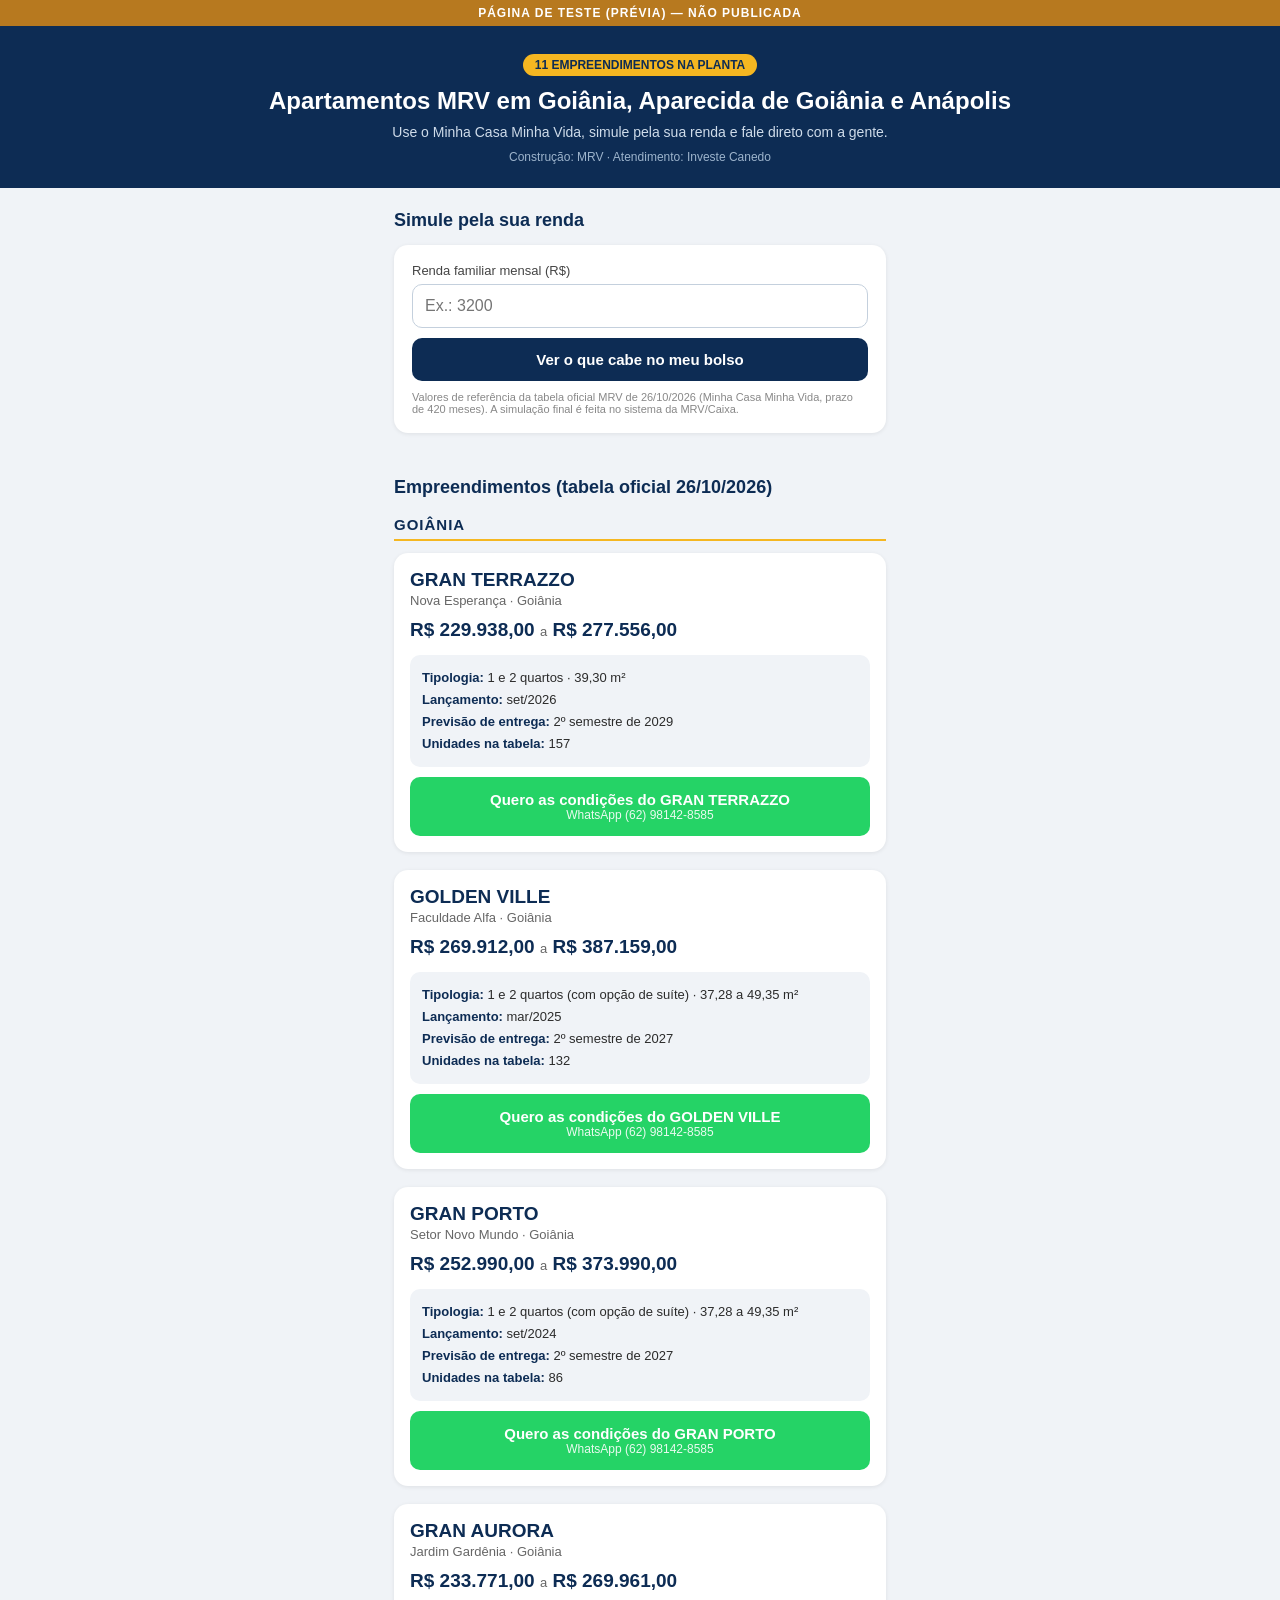
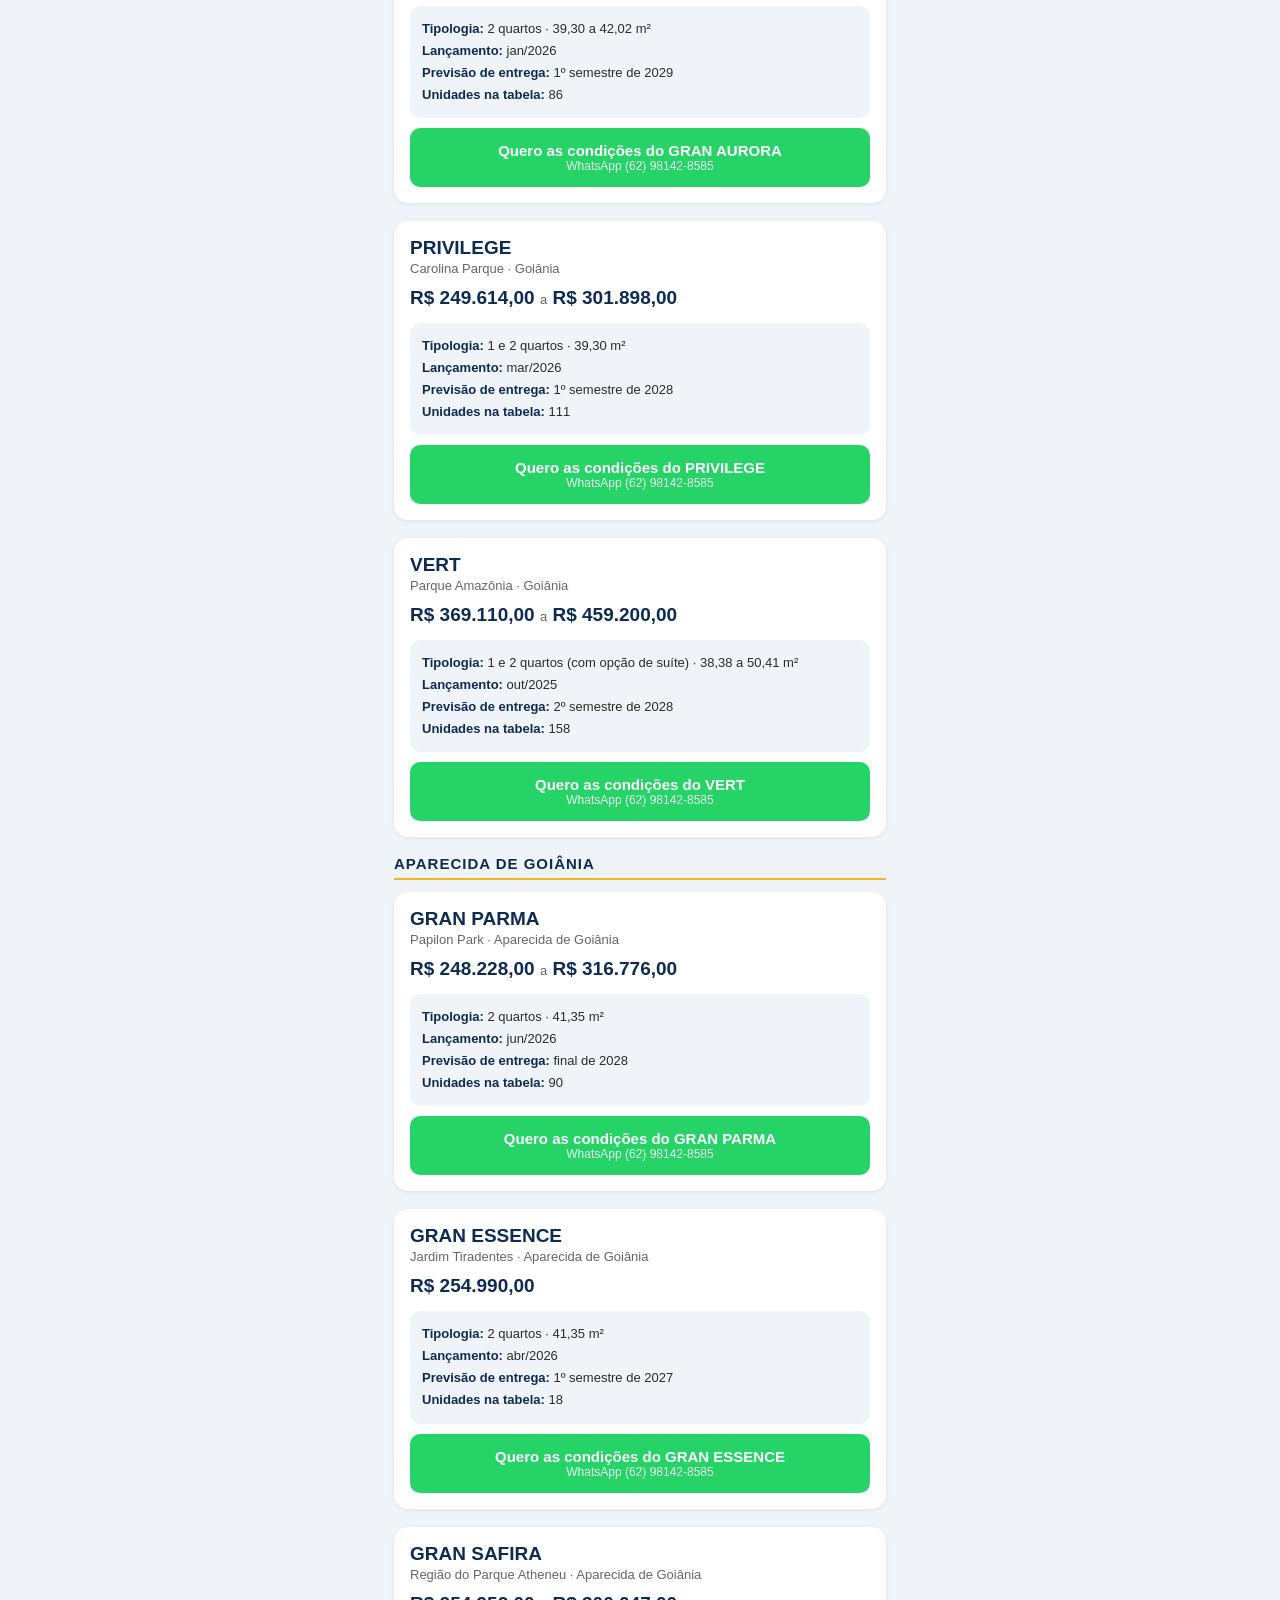
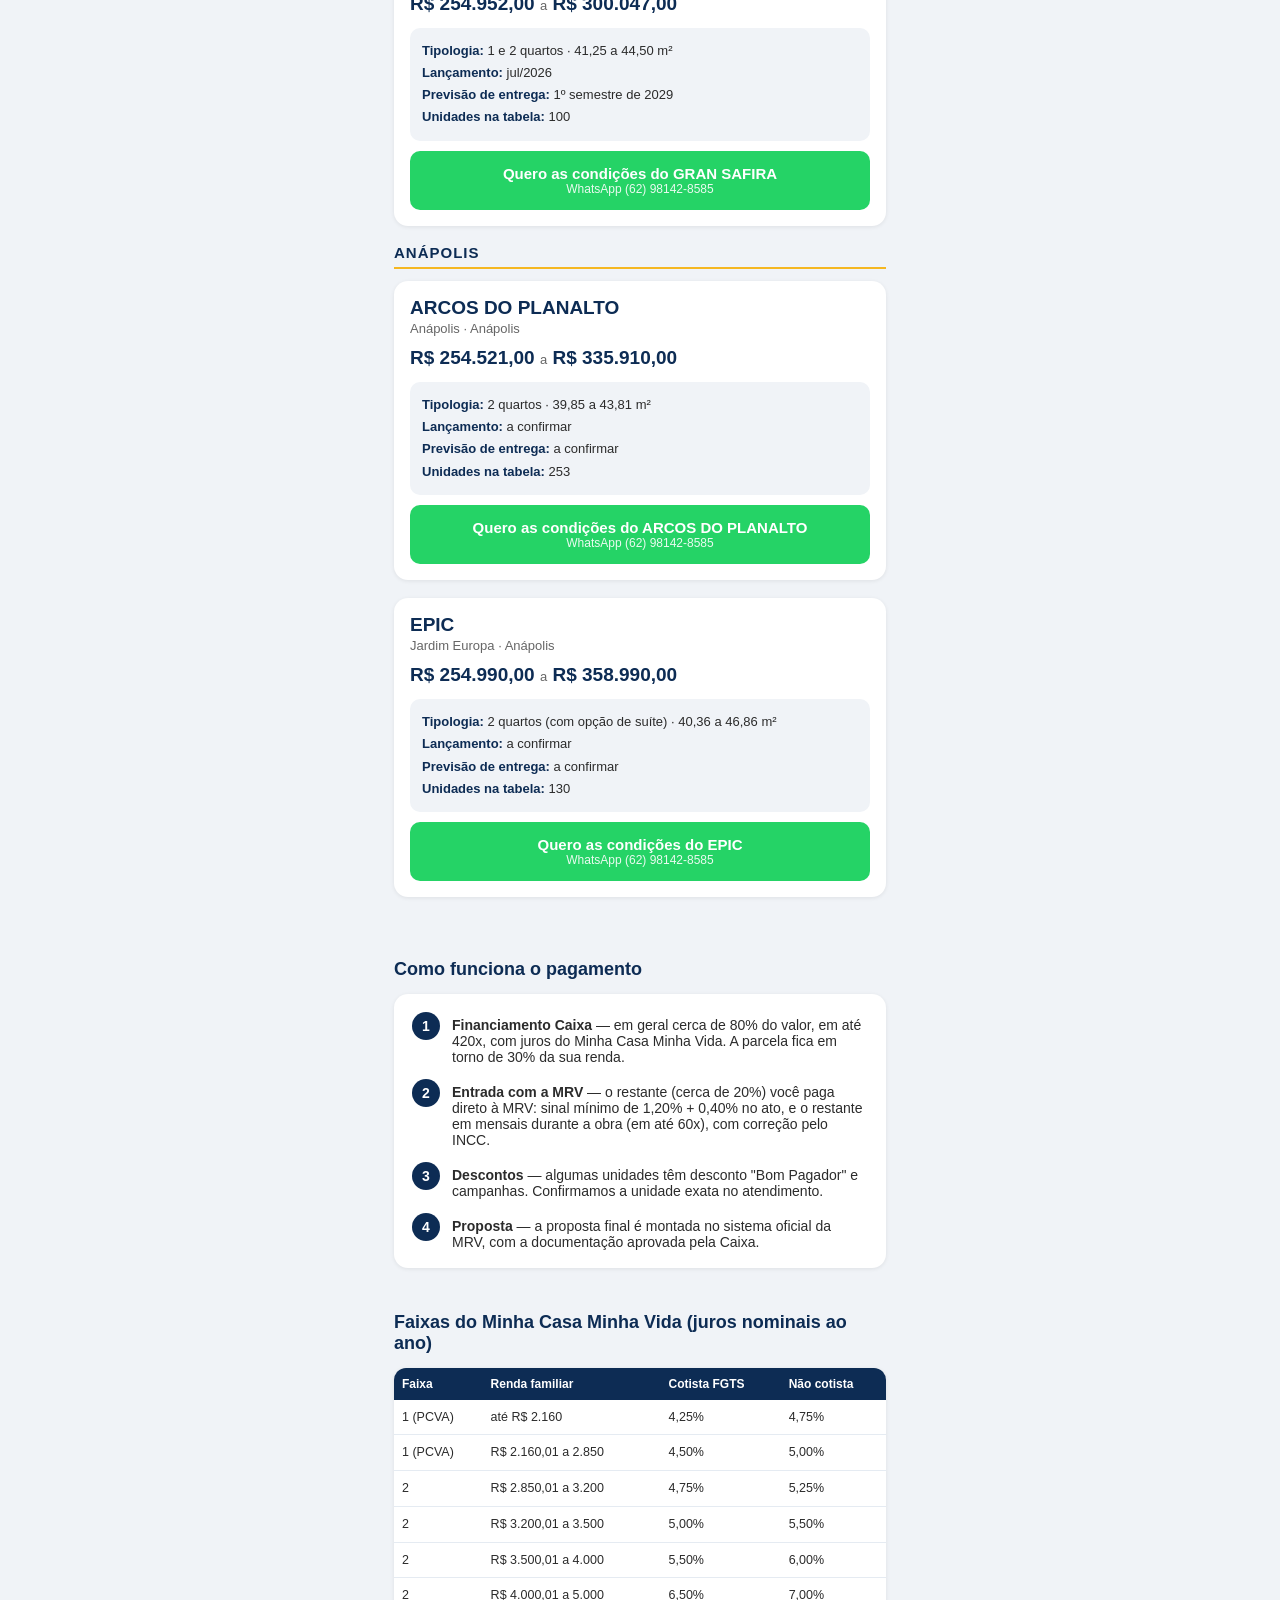
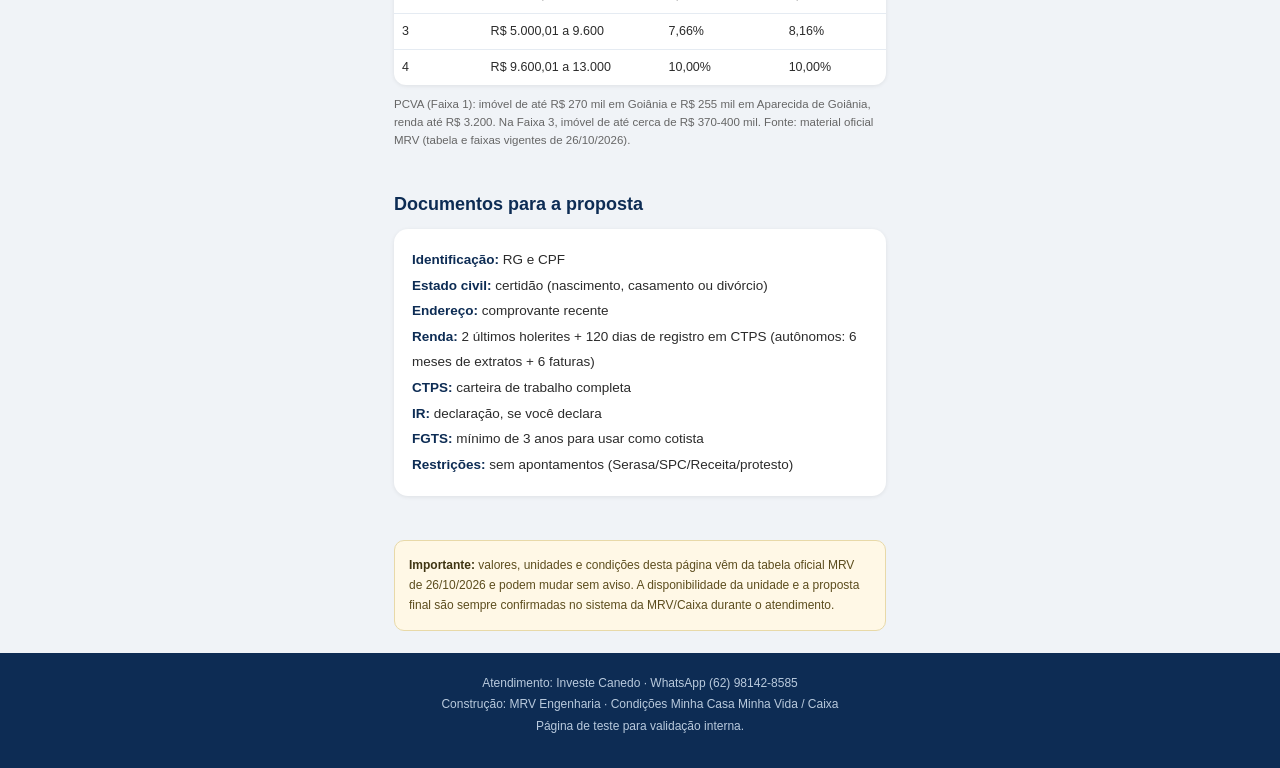
==== index.html @ 8fb1b513 "Pagina de teste MRV - 11 empreendimentos, tabela oficial 26/10/2026, simulador por renda" ====
<!DOCTYPE html>
<html lang="pt-BR">
<head>
<meta charset="UTF-8">
<meta name="viewport" content="width=device-width, initial-scale=1.0">
<title>Apartamentos MRV na planta - Goiânia, Aparecida e Anápolis | Investe Canedo</title>
<style>
  * { margin:0; padding:0; box-sizing:border-box; font-family: -apple-system, 'Segoe UI', Roboto, Arial, sans-serif; }
  body { background:#f0f3f7; color:#2b2b2b; }
  .teste { background:#b7791f; color:#fff; text-align:center; font-size:12px; font-weight:700; letter-spacing:1px; padding:6px 10px; }
  header { background:#0d2c54; color:#fff; padding:28px 18px 24px; text-align:center; }
  header .tag { display:inline-block; background:#f5b721; color:#0d2c54; font-weight:700; font-size:12px; padding:4px 12px; border-radius:20px; margin-bottom:10px; }
  header h1 { font-size:24px; line-height:1.25; margin-bottom:8px; }
  header p { font-size:14px; color:#cfdcea; }
  .construtora { font-size:12px; color:#9db4cc; margin-top:10px; }
  section { max-width:520px; margin:0 auto; padding:22px 14px; }
  h2 { font-size:18px; color:#0d2c54; margin-bottom:14px; }
  h3.cidade { font-size:15px; color:#0d2c54; letter-spacing:1px; margin:18px 0 12px; border-bottom:2px solid #f5b721; padding-bottom:6px; }
  .card { background:#fff; border-radius:14px; overflow:hidden; box-shadow:0 1px 4px rgba(0,0,0,.08); margin-bottom:18px; }
  .card-body { padding:16px; }
  .card-body h3 { font-size:19px; color:#0d2c54; }
  .card-body .tipo { font-size:13px; color:#666; margin:2px 0 10px; }
  .valor { font-size:19px; font-weight:800; color:#0d2c54; margin-bottom:12px; line-height:1.3; }
  .valor .ate { font-weight:400; font-size:13px; color:#666; }
  .fluxo { background:#f0f3f7; border-radius:10px; padding:12px; font-size:13px; line-height:1.7; margin-bottom:10px; }
  .fluxo b { color:#0d2c54; }
  .cta { display:block; background:#25D366; color:#fff; text-align:center; font-weight:700; font-size:15px; padding:14px; border-radius:10px; text-decoration:none; }
  .cta small { display:block; font-weight:400; font-size:12px; opacity:.9; }
  .sim { background:#fff; border-radius:14px; padding:18px; box-shadow:0 1px 4px rgba(0,0,0,.08); }
  .sim label { font-size:13px; color:#444; display:block; margin-bottom:6px; }
  .sim input { width:100%; padding:12px; font-size:16px; border:1px solid #c4d0dd; border-radius:10px; margin-bottom:10px; }
  .sim button { width:100%; background:#0d2c54; color:#fff; border:0; font-size:15px; font-weight:700; padding:13px; border-radius:10px; cursor:pointer; }
  .resultado { margin-top:14px; background:#eef6ee; border:1px solid #bcd8bc; border-radius:10px; padding:14px; font-size:13px; line-height:1.8; display:none; }
  .resultado b { color:#0d2c54; }
  .aviso-renda { margin-top:14px; background:#fff8e6; border:1px solid #e8d9a8; border-radius:10px; padding:12px; font-size:13px; color:#5c4d1e; display:none; }
  table.faixas { width:100%; border-collapse:collapse; background:#fff; border-radius:12px; overflow:hidden; box-shadow:0 1px 4px rgba(0,0,0,.08); font-size:12.5px; }
  table.faixas th { background:#0d2c54; color:#fff; padding:9px 8px; text-align:left; font-size:12px; }
  table.faixas td { padding:8px; border-bottom:1px solid #e5ebf2; line-height:1.5; }
  table.faixas tr:last-child td { border-bottom:0; }
  .trilha { background:#fff; border-radius:14px; padding:18px; box-shadow:0 1px 4px rgba(0,0,0,.08); }
  .passo { display:flex; gap:12px; margin-bottom:14px; align-items:flex-start; }
  .passo:last-child { margin-bottom:0; }
  .num { min-width:28px; height:28px; border-radius:50%; background:#0d2c54; color:#fff; font-weight:700; font-size:14px; display:flex; align-items:center; justify-content:center; }
  .passo p { font-size:14px; padding-top:5px; }
  .docs { background:#fff; border-radius:14px; padding:18px; box-shadow:0 1px 4px rgba(0,0,0,.08); font-size:13.5px; line-height:1.9; }
  .docs b { color:#0d2c54; }
  .nota { background:#fff8e6; border:1px solid #e8d9a8; border-radius:10px; padding:14px; font-size:12px; line-height:1.7; color:#5c4d1e; }
  .nota b { color:#3f3512; }
  footer { background:#0d2c54; color:#b9cadd; text-align:center; font-size:12px; padding:20px 14px 30px; line-height:1.8; }
</style>
</head>
<body>
<div class="teste">PÁGINA DE TESTE (PRÉVIA) — NÃO PUBLICADA</div>
<header>
  <span class="tag">11 EMPREENDIMENTOS NA PLANTA</span>
  <h1>Apartamentos MRV em Goiânia, Aparecida de Goiânia e Anápolis</h1>
  <p>Use o Minha Casa Minha Vida, simule pela sua renda e fale direto com a gente.</p>
  <div class="construtora">Construção: MRV · Atendimento: Investe Canedo</div>
</header>

<section>
  <h2>Simule pela sua renda</h2>
  <div class="sim">
    <label for="renda">Renda familiar mensal (R$)</label>
    <input id="renda" type="number" inputmode="numeric" min="0" placeholder="Ex.: 3200">
    <button onclick="simular()">Ver o que cabe no meu bolso</button>
    <div class="resultado" id="resultado"></div>
    <div class="aviso-renda" id="aviso"></div>
    <p style="font-size:11px;color:#888;margin-top:10px;">Valores de referência da tabela oficial MRV de 26/10/2026 (Minha Casa Minha Vida, prazo de 420 meses). A simulação final é feita no sistema da MRV/Caixa.</p>
  </div>
</section>

<section>
  <h2>Empreendimentos (tabela oficial 26/10/2026)</h2>
<h3 class="cidade">GOIÂNIA</h3>
  <div class="card">
    <div class="card-body">
      <h3>GRAN TERRAZZO</h3>
      <div class="tipo">Nova Esperança · Goiânia</div>
      <div class="valor">R$ 229.938,00 <span class="ate">a</span> R$ 277.556,00</div>
      <div class="fluxo">
        <b>Tipologia:</b> 1 e 2 quartos · 39,30 m²<br>
        <b>Lançamento:</b> set/2026<br><b>Previsão de entrega:</b> 2º semestre de 2029<br>
        <b>Unidades na tabela:</b> 157
      </div>
      <a class="cta" href="https://wa.me/5562981428585?text=Oi!%20Quero%20saber%20as%20condições%20do%20GRAN%20TERRAZZO%20%28Goiânia%29%20da%20MRV.">Quero as condições do GRAN TERRAZZO<small>WhatsApp (62) 98142-8585</small></a>
    </div>
  </div>
  <div class="card">
    <div class="card-body">
      <h3>GOLDEN VILLE</h3>
      <div class="tipo">Faculdade Alfa · Goiânia</div>
      <div class="valor">R$ 269.912,00 <span class="ate">a</span> R$ 387.159,00</div>
      <div class="fluxo">
        <b>Tipologia:</b> 1 e 2 quartos (com opção de suíte) · 37,28 a 49,35 m²<br>
        <b>Lançamento:</b> mar/2025<br><b>Previsão de entrega:</b> 2º semestre de 2027<br>
        <b>Unidades na tabela:</b> 132
      </div>
      <a class="cta" href="https://wa.me/5562981428585?text=Oi!%20Quero%20saber%20as%20condições%20do%20GOLDEN%20VILLE%20%28Goiânia%29%20da%20MRV.">Quero as condições do GOLDEN VILLE<small>WhatsApp (62) 98142-8585</small></a>
    </div>
  </div>
  <div class="card">
    <div class="card-body">
      <h3>GRAN PORTO</h3>
      <div class="tipo">Setor Novo Mundo · Goiânia</div>
      <div class="valor">R$ 252.990,00 <span class="ate">a</span> R$ 373.990,00</div>
      <div class="fluxo">
        <b>Tipologia:</b> 1 e 2 quartos (com opção de suíte) · 37,28 a 49,35 m²<br>
        <b>Lançamento:</b> set/2024<br><b>Previsão de entrega:</b> 2º semestre de 2027<br>
        <b>Unidades na tabela:</b> 86
      </div>
      <a class="cta" href="https://wa.me/5562981428585?text=Oi!%20Quero%20saber%20as%20condições%20do%20GRAN%20PORTO%20%28Goiânia%29%20da%20MRV.">Quero as condições do GRAN PORTO<small>WhatsApp (62) 98142-8585</small></a>
    </div>
  </div>
  <div class="card">
    <div class="card-body">
      <h3>GRAN AURORA</h3>
      <div class="tipo">Jardim Gardênia · Goiânia</div>
      <div class="valor">R$ 233.771,00 <span class="ate">a</span> R$ 269.961,00</div>
      <div class="fluxo">
        <b>Tipologia:</b> 2 quartos · 39,30 a 42,02 m²<br>
        <b>Lançamento:</b> jan/2026<br><b>Previsão de entrega:</b> 1º semestre de 2029<br>
        <b>Unidades na tabela:</b> 86
      </div>
      <a class="cta" href="https://wa.me/5562981428585?text=Oi!%20Quero%20saber%20as%20condições%20do%20GRAN%20AURORA%20%28Goiânia%29%20da%20MRV.">Quero as condições do GRAN AURORA<small>WhatsApp (62) 98142-8585</small></a>
    </div>
  </div>
  <div class="card">
    <div class="card-body">
      <h3>PRIVILEGE</h3>
      <div class="tipo">Carolina Parque · Goiânia</div>
      <div class="valor">R$ 249.614,00 <span class="ate">a</span> R$ 301.898,00</div>
      <div class="fluxo">
        <b>Tipologia:</b> 1 e 2 quartos · 39,30 m²<br>
        <b>Lançamento:</b> mar/2026<br><b>Previsão de entrega:</b> 1º semestre de 2028<br>
        <b>Unidades na tabela:</b> 111
      </div>
      <a class="cta" href="https://wa.me/5562981428585?text=Oi!%20Quero%20saber%20as%20condições%20do%20PRIVILEGE%20%28Goiânia%29%20da%20MRV.">Quero as condições do PRIVILEGE<small>WhatsApp (62) 98142-8585</small></a>
    </div>
  </div>
  <div class="card">
    <div class="card-body">
      <h3>VERT</h3>
      <div class="tipo">Parque Amazônia · Goiânia</div>
      <div class="valor">R$ 369.110,00 <span class="ate">a</span> R$ 459.200,00</div>
      <div class="fluxo">
        <b>Tipologia:</b> 1 e 2 quartos (com opção de suíte) · 38,38 a 50,41 m²<br>
        <b>Lançamento:</b> out/2025<br><b>Previsão de entrega:</b> 2º semestre de 2028<br>
        <b>Unidades na tabela:</b> 158
      </div>
      <a class="cta" href="https://wa.me/5562981428585?text=Oi!%20Quero%20saber%20as%20condições%20do%20VERT%20%28Goiânia%29%20da%20MRV.">Quero as condições do VERT<small>WhatsApp (62) 98142-8585</small></a>
    </div>
  </div>
<h3 class="cidade">APARECIDA DE GOIÂNIA</h3>
  <div class="card">
    <div class="card-body">
      <h3>GRAN PARMA</h3>
      <div class="tipo">Papilon Park · Aparecida de Goiânia</div>
      <div class="valor">R$ 248.228,00 <span class="ate">a</span> R$ 316.776,00</div>
      <div class="fluxo">
        <b>Tipologia:</b> 2 quartos · 41,35 m²<br>
        <b>Lançamento:</b> jun/2026<br><b>Previsão de entrega:</b> final de 2028<br>
        <b>Unidades na tabela:</b> 90
      </div>
      <a class="cta" href="https://wa.me/5562981428585?text=Oi!%20Quero%20saber%20as%20condições%20do%20GRAN%20PARMA%20%28Aparecida%20de%20Goiânia%29%20da%20MRV.">Quero as condições do GRAN PARMA<small>WhatsApp (62) 98142-8585</small></a>
    </div>
  </div>
  <div class="card">
    <div class="card-body">
      <h3>GRAN ESSENCE</h3>
      <div class="tipo">Jardim Tiradentes · Aparecida de Goiânia</div>
      <div class="valor">R$ 254.990,00</div>
      <div class="fluxo">
        <b>Tipologia:</b> 2 quartos · 41,35 m²<br>
        <b>Lançamento:</b> abr/2026<br><b>Previsão de entrega:</b> 1º semestre de 2027<br>
        <b>Unidades na tabela:</b> 18
      </div>
      <a class="cta" href="https://wa.me/5562981428585?text=Oi!%20Quero%20saber%20as%20condições%20do%20GRAN%20ESSENCE%20%28Aparecida%20de%20Goiânia%29%20da%20MRV.">Quero as condições do GRAN ESSENCE<small>WhatsApp (62) 98142-8585</small></a>
    </div>
  </div>
  <div class="card">
    <div class="card-body">
      <h3>GRAN SAFIRA</h3>
      <div class="tipo">Região do Parque Atheneu · Aparecida de Goiânia</div>
      <div class="valor">R$ 254.952,00 <span class="ate">a</span> R$ 300.047,00</div>
      <div class="fluxo">
        <b>Tipologia:</b> 1 e 2 quartos · 41,25 a 44,50 m²<br>
        <b>Lançamento:</b> jul/2026<br><b>Previsão de entrega:</b> 1º semestre de 2029<br>
        <b>Unidades na tabela:</b> 100
      </div>
      <a class="cta" href="https://wa.me/5562981428585?text=Oi!%20Quero%20saber%20as%20condições%20do%20GRAN%20SAFIRA%20%28Aparecida%20de%20Goiânia%29%20da%20MRV.">Quero as condições do GRAN SAFIRA<small>WhatsApp (62) 98142-8585</small></a>
    </div>
  </div>
<h3 class="cidade">ANÁPOLIS</h3>
  <div class="card">
    <div class="card-body">
      <h3>ARCOS DO PLANALTO</h3>
      <div class="tipo">Anápolis · Anápolis</div>
      <div class="valor">R$ 254.521,00 <span class="ate">a</span> R$ 335.910,00</div>
      <div class="fluxo">
        <b>Tipologia:</b> 2 quartos · 39,85 a 43,81 m²<br>
        <b>Lançamento:</b> a confirmar<br><b>Previsão de entrega:</b> a confirmar<br>
        <b>Unidades na tabela:</b> 253
      </div>
      <a class="cta" href="https://wa.me/5562981428585?text=Oi!%20Quero%20saber%20as%20condições%20do%20ARCOS%20DO%20PLANALTO%20%28Anápolis%29%20da%20MRV.">Quero as condições do ARCOS DO PLANALTO<small>WhatsApp (62) 98142-8585</small></a>
    </div>
  </div>
  <div class="card">
    <div class="card-body">
      <h3>EPIC</h3>
      <div class="tipo">Jardim Europa · Anápolis</div>
      <div class="valor">R$ 254.990,00 <span class="ate">a</span> R$ 358.990,00</div>
      <div class="fluxo">
        <b>Tipologia:</b> 2 quartos (com opção de suíte) · 40,36 a 46,86 m²<br>
        <b>Lançamento:</b> a confirmar<br><b>Previsão de entrega:</b> a confirmar<br>
        <b>Unidades na tabela:</b> 130
      </div>
      <a class="cta" href="https://wa.me/5562981428585?text=Oi!%20Quero%20saber%20as%20condições%20do%20EPIC%20%28Anápolis%29%20da%20MRV.">Quero as condições do EPIC<small>WhatsApp (62) 98142-8585</small></a>
    </div>
  </div>

</section>

<section>
  <h2>Como funciona o pagamento</h2>
  <div class="trilha">
    <div class="passo"><div class="num">1</div><p><b>Financiamento Caixa</b> — em geral cerca de 80% do valor, em até 420x, com juros do Minha Casa Minha Vida. A parcela fica em torno de 30% da sua renda.</p></div>
    <div class="passo"><div class="num">2</div><p><b>Entrada com a MRV</b> — o restante (cerca de 20%) você paga direto à MRV: sinal mínimo de 1,20% + 0,40% no ato, e o restante em mensais durante a obra (em até 60x), com correção pelo INCC.</p></div>
    <div class="passo"><div class="num">3</div><p><b>Descontos</b> — algumas unidades têm desconto "Bom Pagador" e campanhas. Confirmamos a unidade exata no atendimento.</p></div>
    <div class="passo"><div class="num">4</div><p><b>Proposta</b> — a proposta final é montada no sistema oficial da MRV, com a documentação aprovada pela Caixa.</p></div>
  </div>
</section>

<section>
  <h2>Faixas do Minha Casa Minha Vida (juros nominais ao ano)</h2>
  <table class="faixas">
    <tr><th>Faixa</th><th>Renda familiar</th><th>Cotista FGTS</th><th>Não cotista</th></tr>
    <tr><td>1 (PCVA)</td><td>até R$ 2.160</td><td>4,25%</td><td>4,75%</td></tr>
    <tr><td>1 (PCVA)</td><td>R$ 2.160,01 a 2.850</td><td>4,50%</td><td>5,00%</td></tr>
    <tr><td>2</td><td>R$ 2.850,01 a 3.200</td><td>4,75%</td><td>5,25%</td></tr>
    <tr><td>2</td><td>R$ 3.200,01 a 3.500</td><td>5,00%</td><td>5,50%</td></tr>
    <tr><td>2</td><td>R$ 3.500,01 a 4.000</td><td>5,50%</td><td>6,00%</td></tr>
    <tr><td>2</td><td>R$ 4.000,01 a 5.000</td><td>6,50%</td><td>7,00%</td></tr>
    <tr><td>3</td><td>R$ 5.000,01 a 9.600</td><td>7,66%</td><td>8,16%</td></tr>
    <tr><td>4</td><td>R$ 9.600,01 a 13.000</td><td>10,00%</td><td>10,00%</td></tr>
  </table>
  <p style="font-size:11.5px;color:#666;margin-top:10px;line-height:1.6;">PCVA (Faixa 1): imóvel de até R$ 270 mil em Goiânia e R$ 255 mil em Aparecida de Goiânia, renda até R$ 3.200. Na Faixa 3, imóvel de até cerca de R$ 370-400 mil. Fonte: material oficial MRV (tabela e faixas vigentes de 26/10/2026).</p>
</section>

<section>
  <h2>Documentos para a proposta</h2>
  <div class="docs">
    <b>Identificação:</b> RG e CPF<br>
    <b>Estado civil:</b> certidão (nascimento, casamento ou divórcio)<br>
    <b>Endereço:</b> comprovante recente<br>
    <b>Renda:</b> 2 últimos holerites + 120 dias de registro em CTPS (autônomos: 6 meses de extratos + 6 faturas)<br>
    <b>CTPS:</b> carteira de trabalho completa<br>
    <b>IR:</b> declaração, se você declara<br>
    <b>FGTS:</b> mínimo de 3 anos para usar como cotista<br>
    <b>Restrições:</b> sem apontamentos (Serasa/SPC/Receita/protesto)
  </div>
</section>

<section>
  <div class="nota">
    <b>Importante:</b> valores, unidades e condições desta página vêm da tabela oficial MRV de 26/10/2026 e podem mudar sem aviso. A disponibilidade da unidade e a proposta final são sempre confirmadas no sistema da MRV/Caixa durante o atendimento.
  </div>
</section>

<footer>
  Atendimento: Investe Canedo · WhatsApp (62) 98142-8585<br>
  Construção: MRV Engenharia · Condições Minha Casa Minha Vida / Caixa<br>
  Página de teste para validação interna.
</footer>

<script>
var TABELA = [{"r": 2160, "ts": 0.0475, "tc": 0.0425, "fs": 126434.48, "fc": 134828.2, "ss": 13215, "sc": 43423}, {"r": 2160.01, "ts": 0.05, "tc": 0.045, "fs": 122534.84, "fc": 130529.16, "ss": 13302, "sc": 43744}, {"r": 2200, "ts": 0.05, "tc": 0.045, "fs": 122534.84, "fc": 130529.16, "ss": 13302, "sc": 43744}, {"r": 2400, "ts": 0.05, "tc": 0.045, "fs": 136564.22, "fc": 145473.84, "ss": 9488, "sc": 31143}, {"r": 2500, "ts": 0.05, "tc": 0.045, "fs": 159947.51, "fc": 170382.68, "ss": 4760, "sc": 15574}, {"r": 2600, "ts": 0.05, "tc": 0.045, "fs": 148255.87, "fc": 157928.26, "ss": 6878, "sc": 22541}, {"r": 2850, "ts": 0.05, "tc": 0.045, "fs": 162870.42, "fc": 173496.28, "ss": 4305, "sc": 14078}, {"r": 2850.01, "ts": 0.0525, "tc": 0.0475, "fs": 153206.18, "fc": 163028.56, "ss": 4343, "sc": 14217}, {"r": 3000, "ts": 0.0525, "tc": 0.0475, "fs": 161708.32, "fc": 172075.79, "ss": 3140, "sc": 10266}, {"r": 3200, "ts": 0.0525, "tc": 0.0475, "fs": 173045.27, "fc": 184139.58, "ss": 1924, "sc": 6281}, {"r": 3200.01, "ts": 0.055, "tc": 0.05, "fs": 167883.8, "fc": 178459.86, "ss": 1942, "sc": 6349}, {"r": 3400, "ts": 0.055, "tc": 0.05, "fs": 178882.01, "fc": 190150.92, "ss": 1143, "sc": 3731}, {"r": 3500, "ts": 0.055, "tc": 0.05, "fs": 184381.39, "fc": 195996.74, "ss": 896, "sc": 2923}, {"r": 3500.01, "ts": 0.06, "tc": 0.055, "fs": 173812.14, "fc": 184381.94, "ss": 914, "sc": 2989}, {"r": 3700, "ts": 0.06, "tc": 0.055, "fs": 184179.88, "fc": 195380.15, "ss": 709, "sc": 2314}, {"r": 3900, "ts": 0.06, "tc": 0.055, "fs": 194548.13, "fc": 206378.91, "ss": 696, "sc": 2267}, {"r": 4000, "ts": 0.06, "tc": 0.055, "fs": 199732.25, "fc": 211878.29, "ss": 689, "sc": 2264}, {"r": 4000.01, "ts": 0.07, "tc": 0.065, "fs": 178546.73, "fc": 188660.08, "ss": 0, "sc": 0}, {"r": 4200, "ts": 0.07, "tc": 0.065, "fs": 187814.74, "fc": 198453.05, "ss": 0, "sc": 0}, {"r": 4400, "ts": 0.07, "tc": 0.065, "fs": 197083.21, "fc": 208246.51, "ss": 0, "sc": 0}, {"r": 4600, "ts": 0.07, "tc": 0.065, "fs": 206351.68, "fc": 216000, "ss": 0, "sc": 0}, {"r": 4800, "ts": 0.07, "tc": 0.065, "fs": 215620.15, "fc": 216000, "ss": 0, "sc": 0}, {"r": 5000, "ts": 0.07, "tc": 0.065, "fs": 216000, "fc": 216000, "ss": 0, "sc": 0}, {"r": 5000.01, "ts": 0.0816, "tc": 0.0766, "fs": 194551.14, "fc": 204698.77, "ss": null, "sc": null}, {"r": 5300, "ts": 0.0816, "tc": 0.0766, "fs": 206872.56, "fc": 217662.87, "ss": null, "sc": null}, {"r": 5600, "ts": 0.0816, "tc": 0.0766, "fs": 219194.39, "fc": 230627.39, "ss": null, "sc": null}, {"r": 5900, "ts": 0.0816, "tc": 0.0766, "fs": 231516.22, "fc": 243591.92, "ss": null, "sc": null}, {"r": 6200, "ts": 0.0816, "tc": 0.0766, "fs": 243838.05, "fc": 256556.44, "ss": null, "sc": null}, {"r": 6500, "ts": 0.0816, "tc": 0.0766, "fs": 256159.88, "fc": 269520.97, "ss": null, "sc": null}, {"r": 6800, "ts": 0.0816, "tc": 0.0766, "fs": 268481.71, "fc": 282485.5, "ss": null, "sc": null}, {"r": 7100, "ts": 0.0816, "tc": 0.0766, "fs": 280803.54, "fc": 295450.02, "ss": null, "sc": null}, {"r": 7400, "ts": 0.0816, "tc": 0.0766, "fs": 293125.37, "fc": 308414.55, "ss": null, "sc": null}, {"r": 7700, "ts": 0.0816, "tc": 0.0766, "fs": 305447.2, "fc": 320000, "ss": null, "sc": null}, {"r": 8000, "ts": 0.0816, "tc": 0.0766, "fs": 317769.03, "fc": 320000, "ss": 2400, "sc": 264235.65}, {"r": 8300, "ts": 0.0816, "tc": 0.0766, "fs": 320000, "fc": 320000, "ss": 2490, "sc": 274602.26}, {"r": 8600, "ts": 0.0816, "tc": 0.0766, "fs": 320000, "fc": 320000, "ss": 2580, "sc": 284968.87}, {"r": 8900, "ts": 0.0816, "tc": 0.0766, "fs": 320000, "fc": 320000, "ss": 2670, "sc": 295335.48}, {"r": 9200, "ts": 0.0816, "tc": 0.0766, "fs": 320000, "fc": 320000, "ss": 2760, "sc": 305702.09}, {"r": 9600, "ts": 0.0816, "tc": 0.0766, "fs": 320000, "fc": 320000, "ss": 2880, "sc": 319524.24}, {"r": 9600.01, "ts": 0.1, "tc": 0.1, "fs": null, "fc": 319524.58, "ss": null, "sc": null}, {"r": 10000, "ts": 0.1, "tc": 0.1, "fs": null, "fc": 333346.38, "ss": null, "sc": null}, {"r": 10500, "ts": 0.1, "tc": 0.1, "fs": null, "fc": 350624.06, "ss": null, "sc": null}, {"r": 11000, "ts": 0.1, "tc": 0.1, "fs": null, "fc": 367901.75, "ss": null, "sc": null}, {"r": 11500, "ts": 0.1, "tc": 0.1, "fs": null, "fc": 385179.43, "ss": null, "sc": null}, {"r": 12000, "ts": 0.1, "tc": 0.1, "fs": null, "fc": 402457.11, "ss": null, "sc": null}, {"r": 12500, "ts": 0.1, "tc": 0.1, "fs": null, "fc": 419734.79, "ss": null, "sc": null}, {"r": 13000, "ts": 0.1, "tc": 0.1, "fs": null, "fc": 437012.48, "ss": null, "sc": null}];
function brl(v){ return v.toLocaleString('pt-BR',{style:'currency',currency:'BRL'}); }
function simular(){
  var renda = parseFloat(document.getElementById('renda').value);
  var res = document.getElementById('resultado');
  var av = document.getElementById('aviso');
  res.style.display='none'; av.style.display='none';
  if(!renda || renda <= 0){ av.textContent='Digite sua renda familiar mensal.'; av.style.display='block'; return; }
  if(renda < 2160){ av.textContent='Abaixo de R$ 2.160 a tabela oficial de referência não tem simulação. Chame no WhatsApp que a gente verifica as opções para a sua renda.'; av.style.display='block'; return; }
  if(renda > 13000){ av.textContent='Acima de R$ 13.000 essa renda sai das faixas do Minha Casa Minha Vida. Chame no WhatsApp para ver outras condições.'; av.style.display='block'; return; }
  var row = null;
  for(var i=0;i<TABELA.length;i++){ if(TABELA[i].r <= renda) row = TABELA[i]; else break; }
  if(!row){ av.textContent='Não encontramos referência para essa renda. Chame no WhatsApp.'; av.style.display='block'; return; }
  var faixa = renda<=3200 ? 'Faixa 1 (PCVA)' : (renda<=5000 ? 'Faixa 2' : (renda<=9600 ? 'Faixa 3' : 'Faixa 4'));
  var h = '<b>'+faixa+'</b> · renda de referência '+brl(row.r)+'<br>';
  h += '<b>Juros:</b> '+(row.tc!=null?(row.tc*100).toFixed(2).replace('.',',')+'% a.a. (cotista FGTS)':'')+(row.ts!=null&&row.ts!=row.tc?' · '+(row.ts*100).toFixed(2).replace('.',',')+'% a.a. (não cotista)':'')+'<br>';
  h += '<b>Parcela de referência (30% da renda):</b> '+brl(renda*0.3)+'<br>';
  if(row.fc!=null) h += '<b>Financiamento estimado (cotista FGTS):</b> '+brl(row.fc)+'<br>';
  if(row.fs!=null) h += '<b>Financiamento estimado (sem FGTS):</b> '+brl(row.fs)+'<br>';
  if(row.ss!=null) h += '<b>Subsídio:</b> até '+brl(row.ss)+' (sem dependente) ou '+brl(row.sc)+' (com dependente)<br>';
  h += '<br>Com esse financiamento cabem vários empreendimentos desta página. Chame no WhatsApp e a gente monta a simulação completa na hora.';
  res.innerHTML = h;
  res.style.display='block';
}
</script>
</body>
</html>
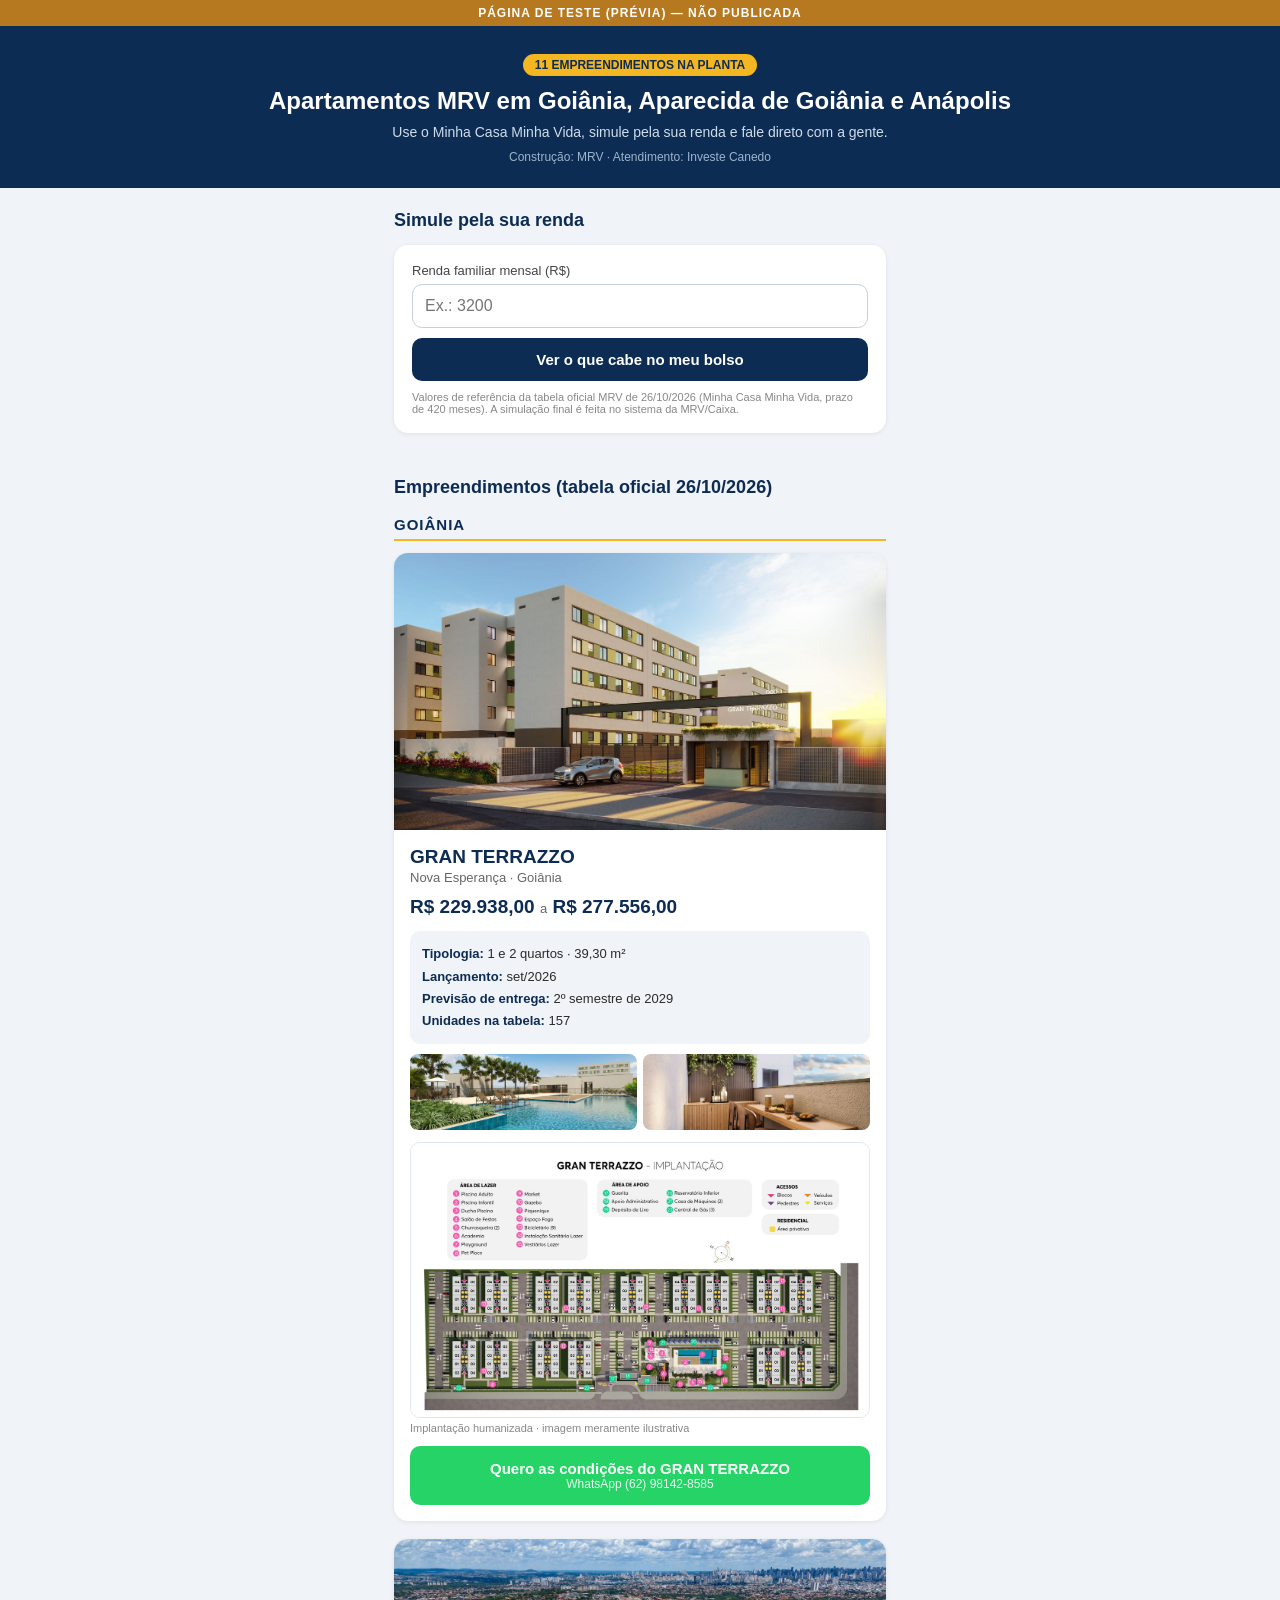
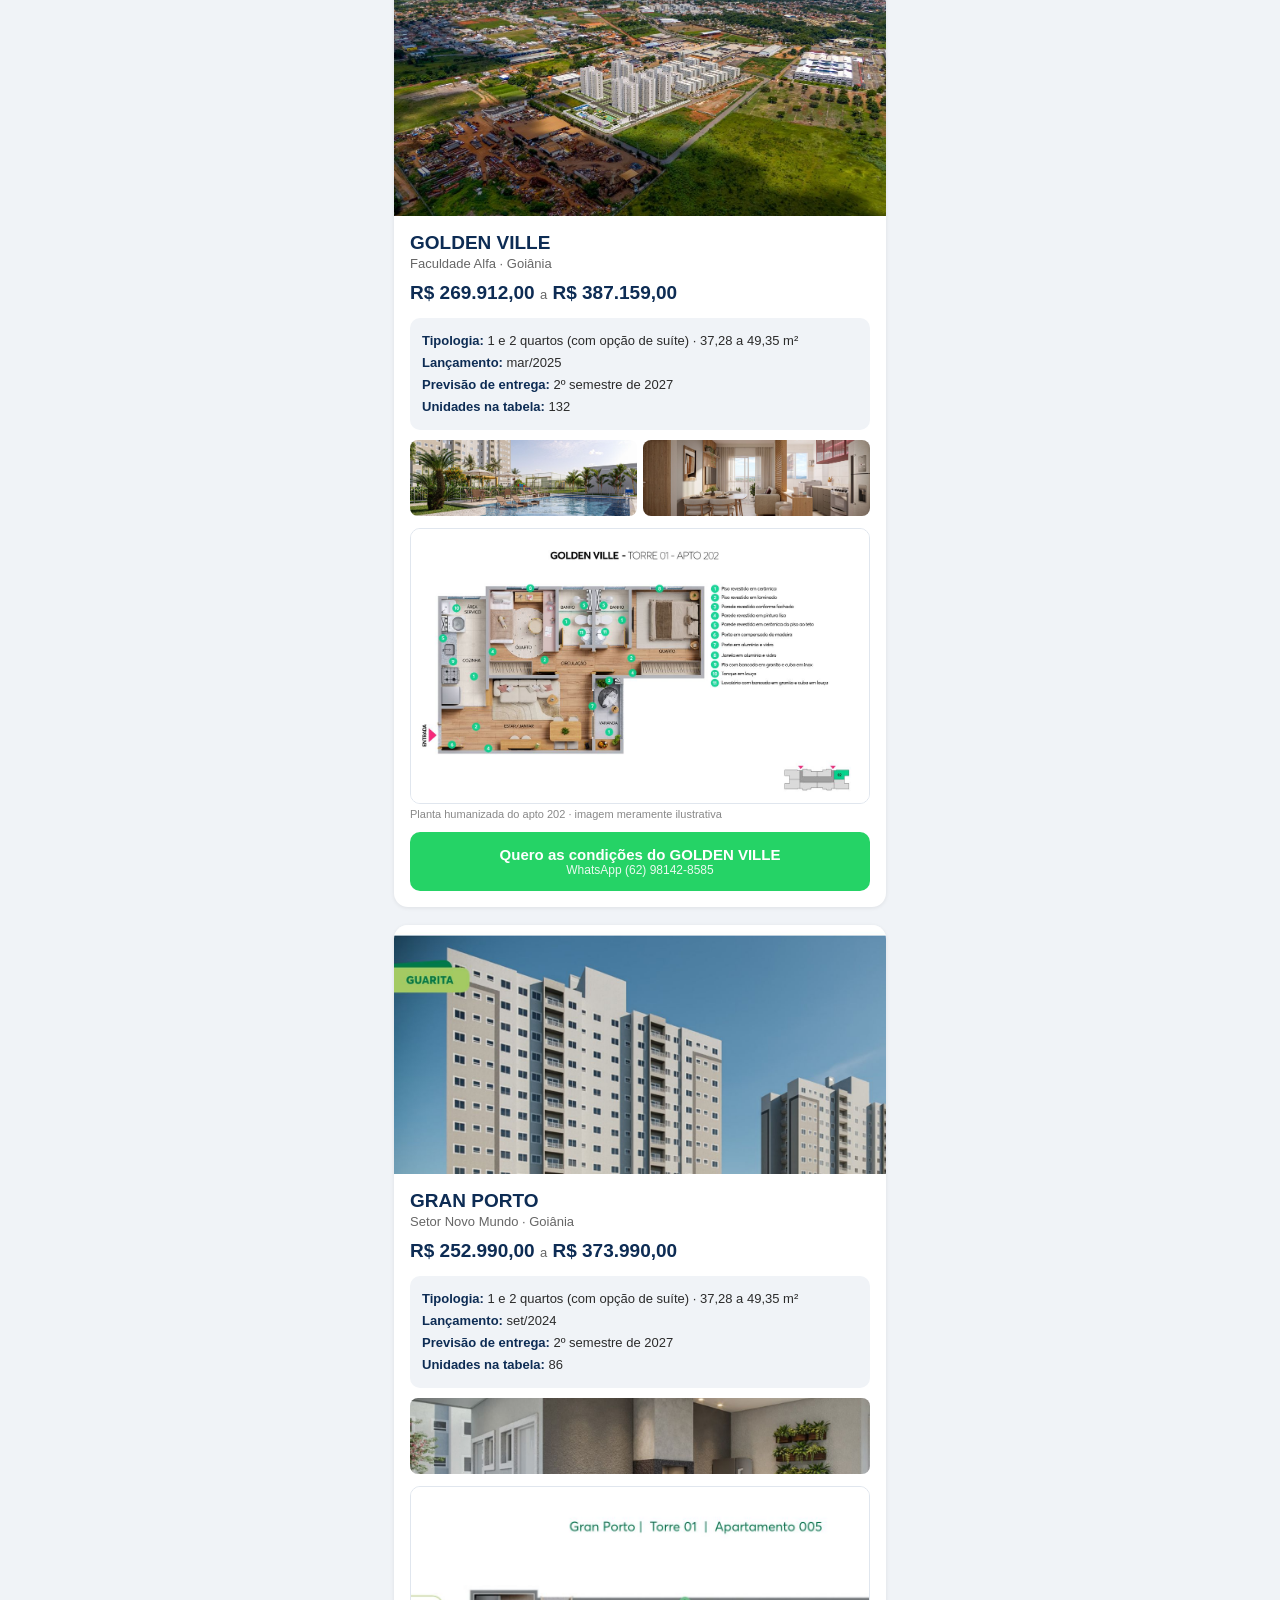
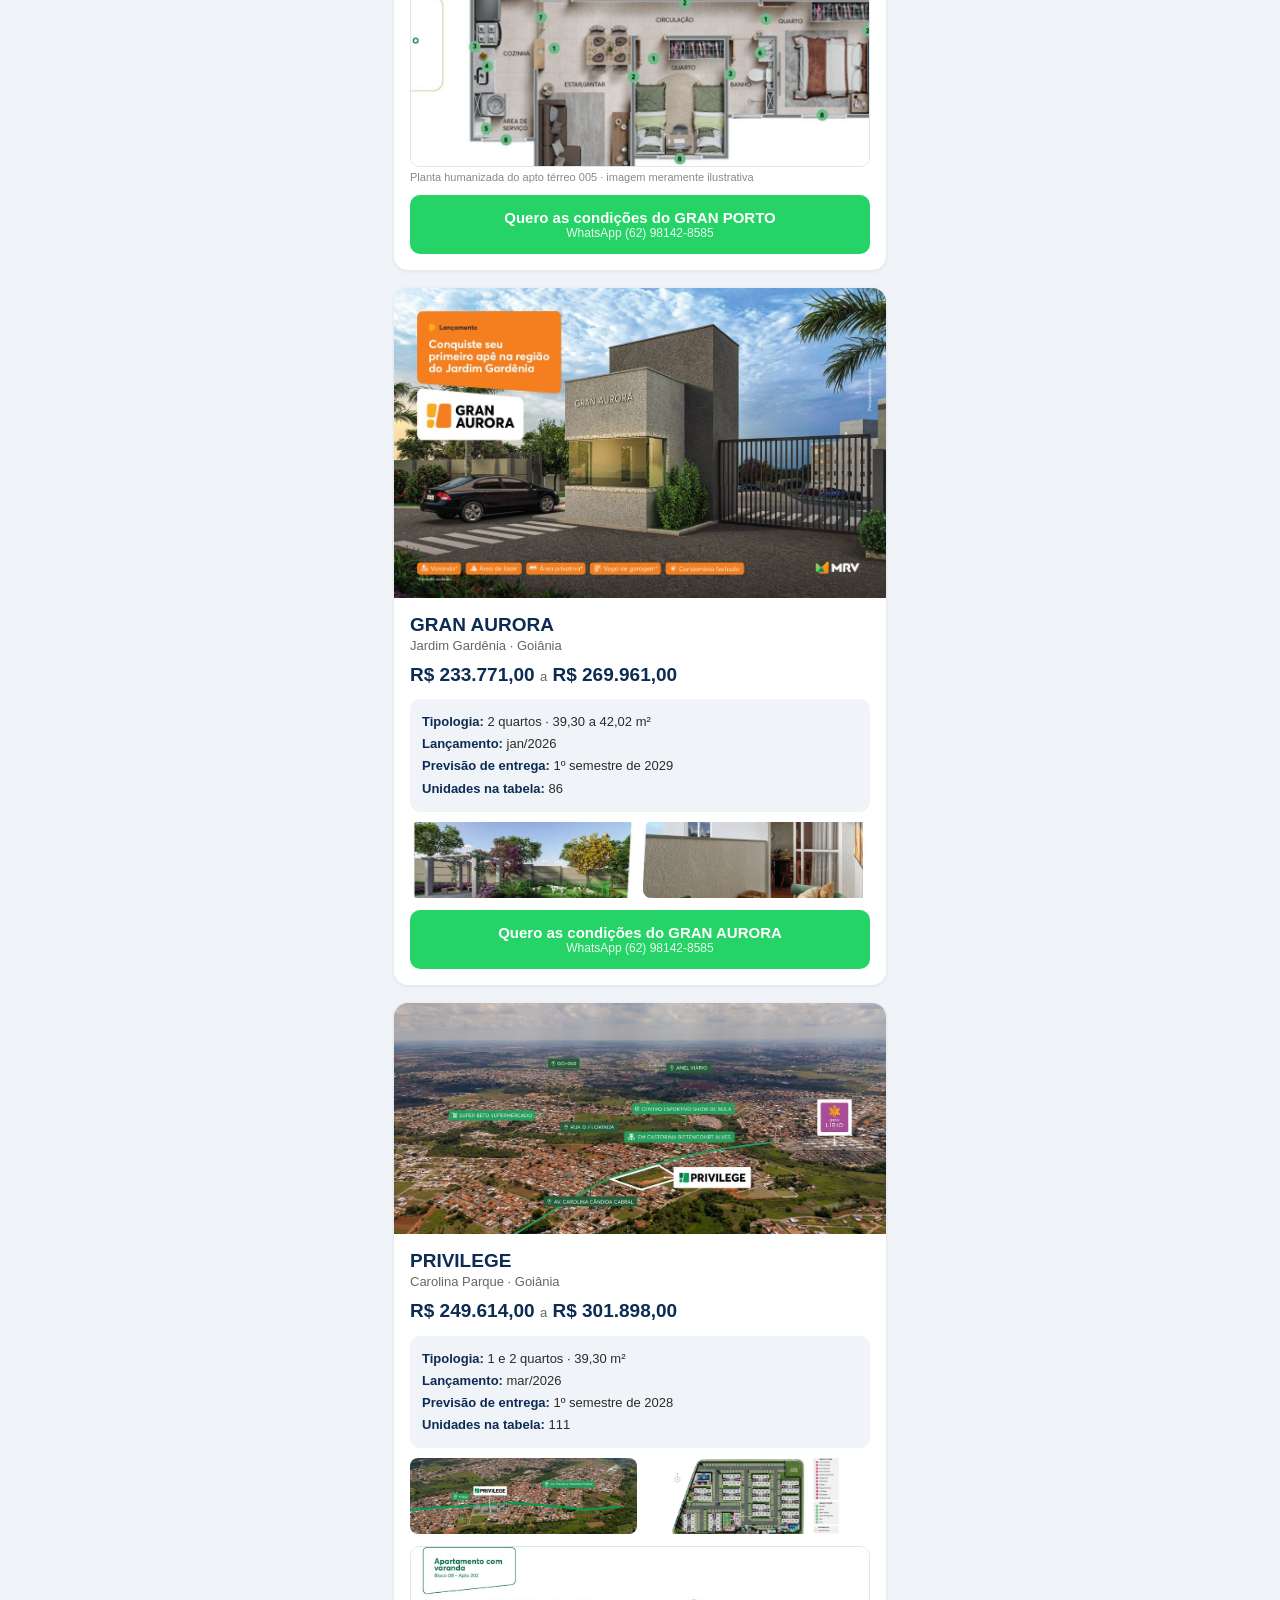
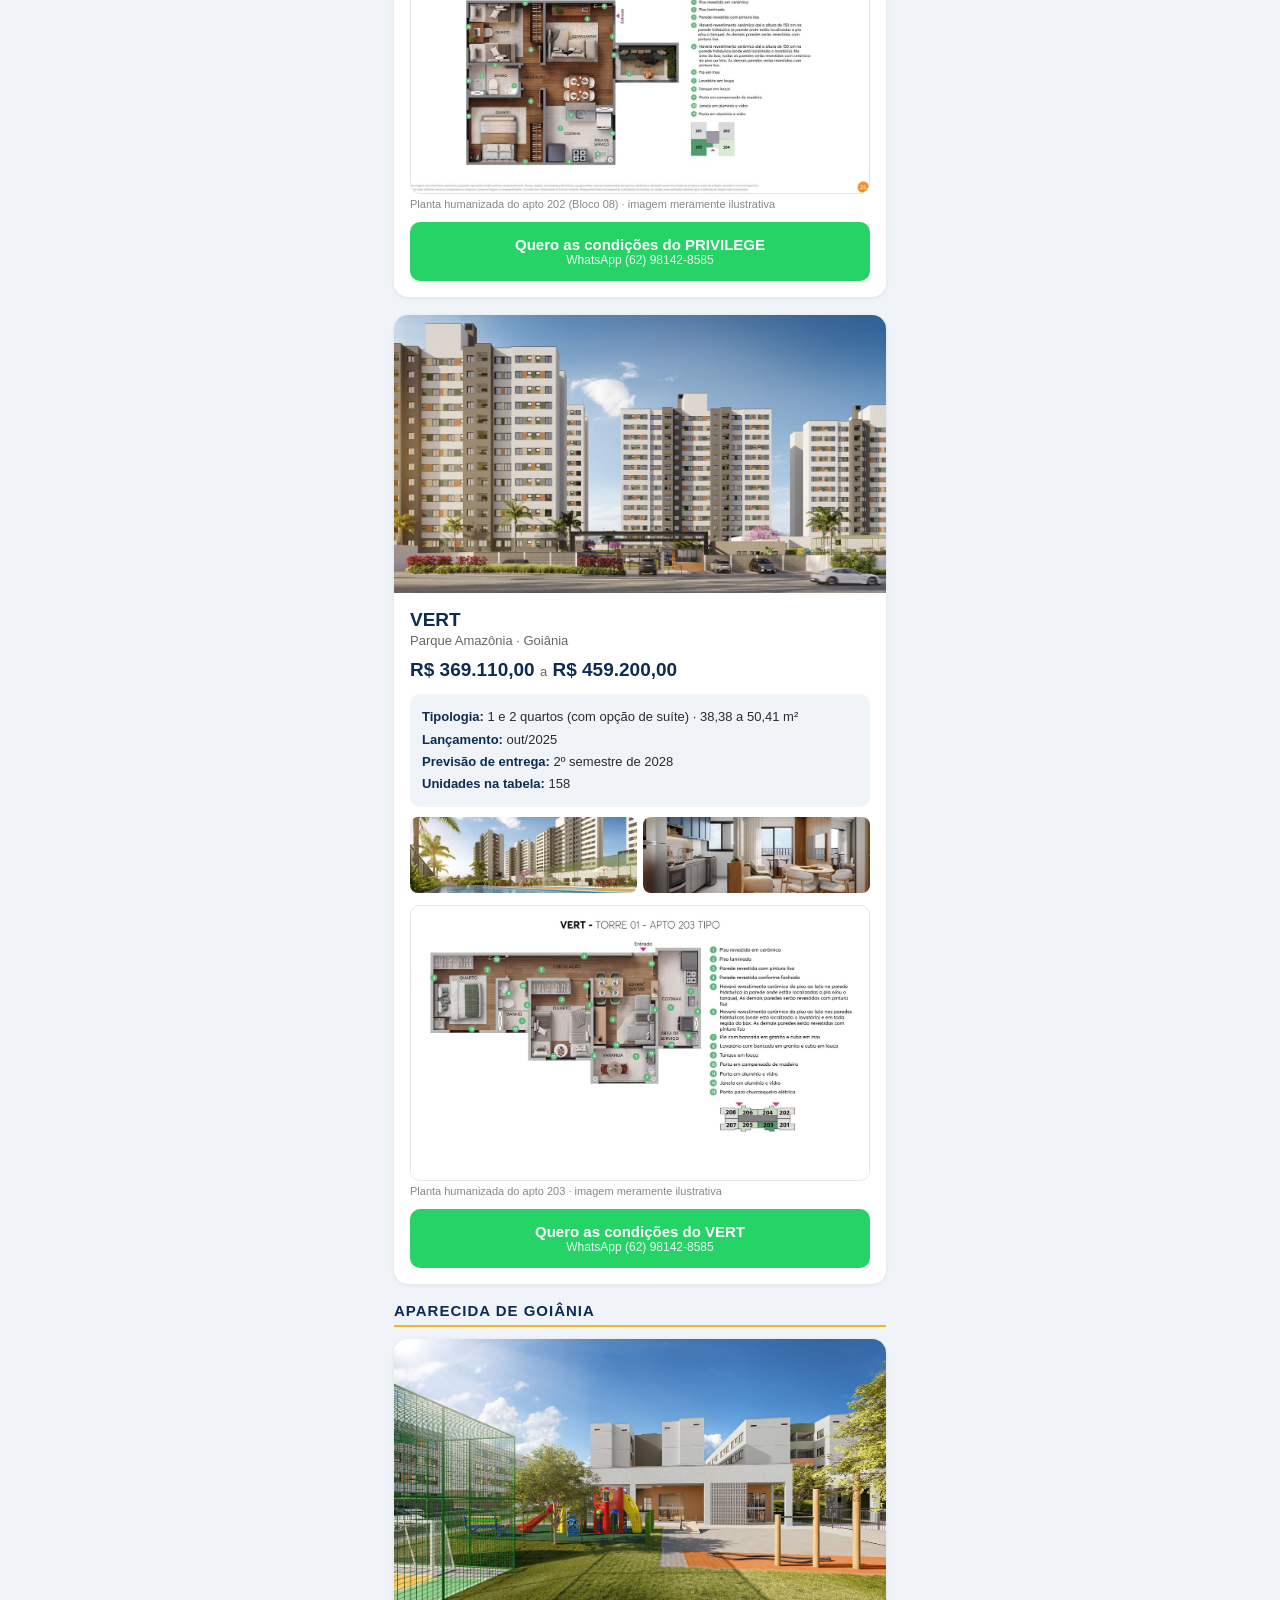
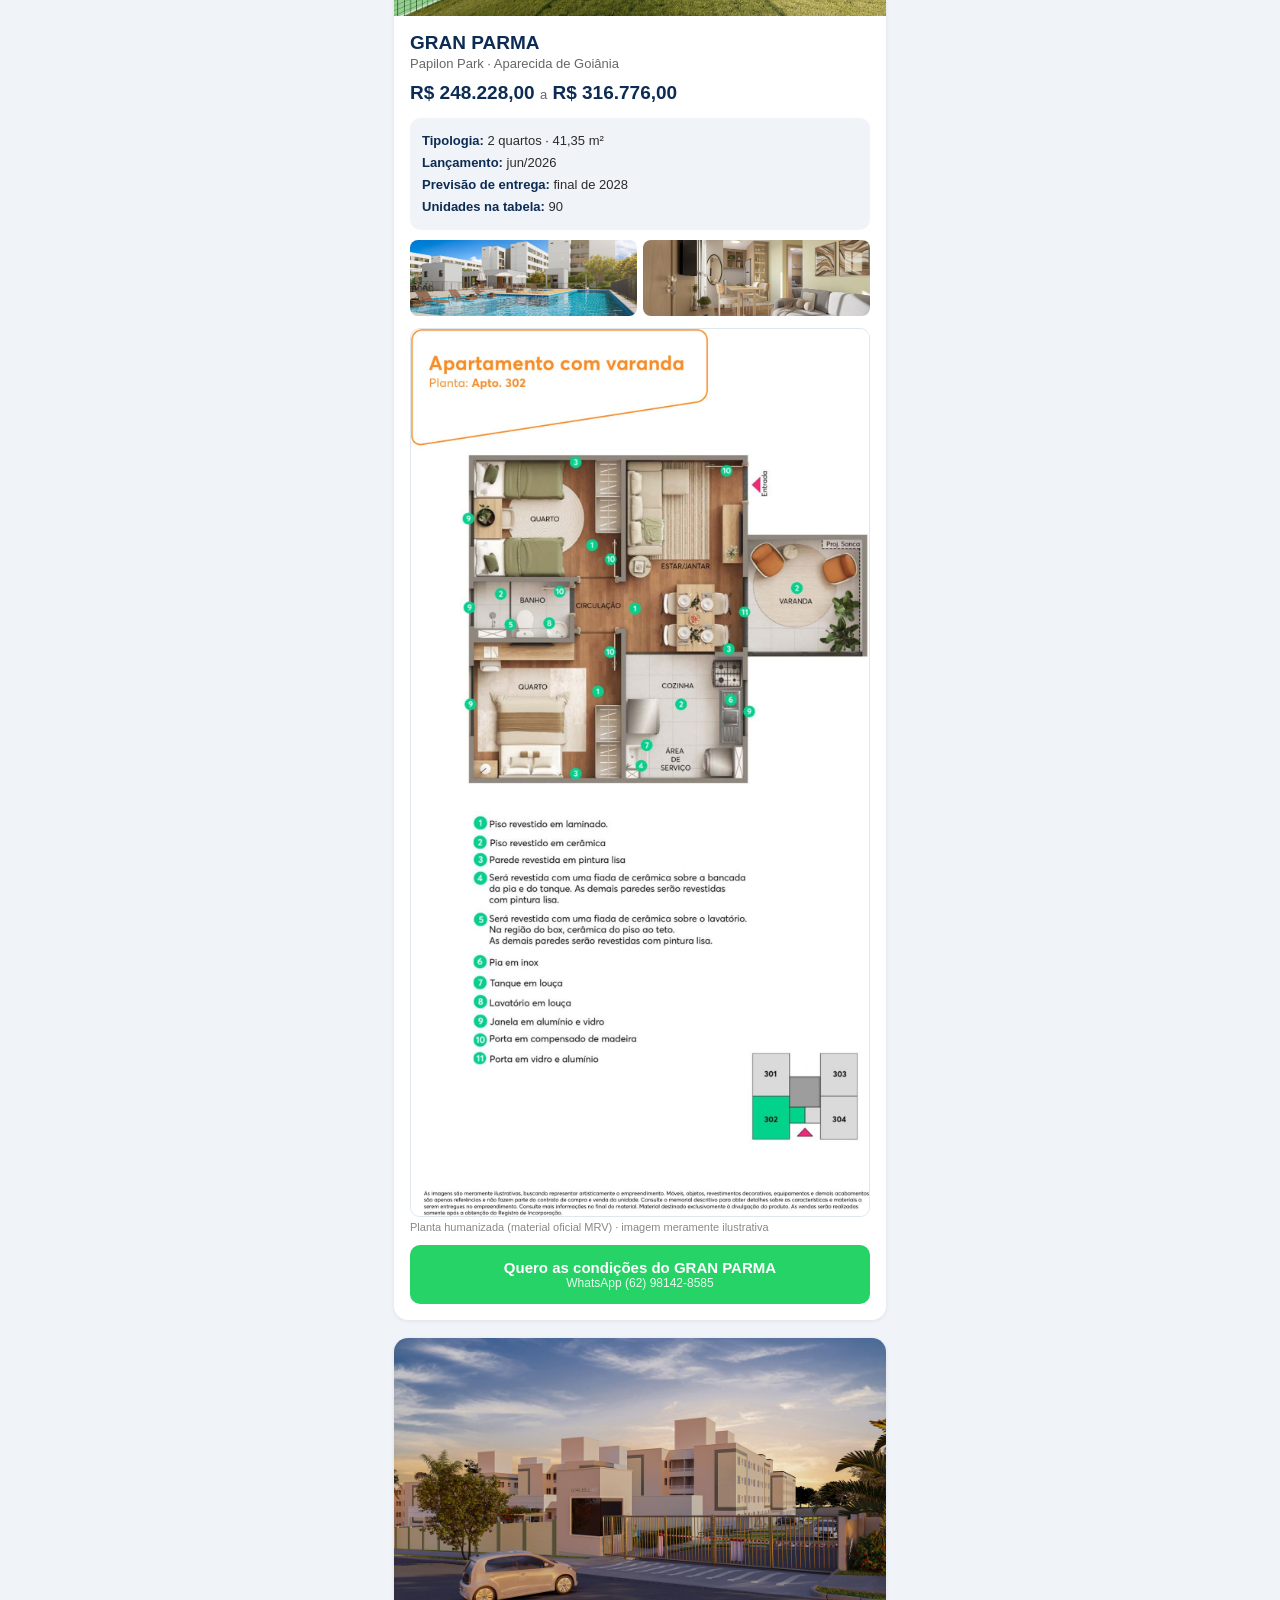
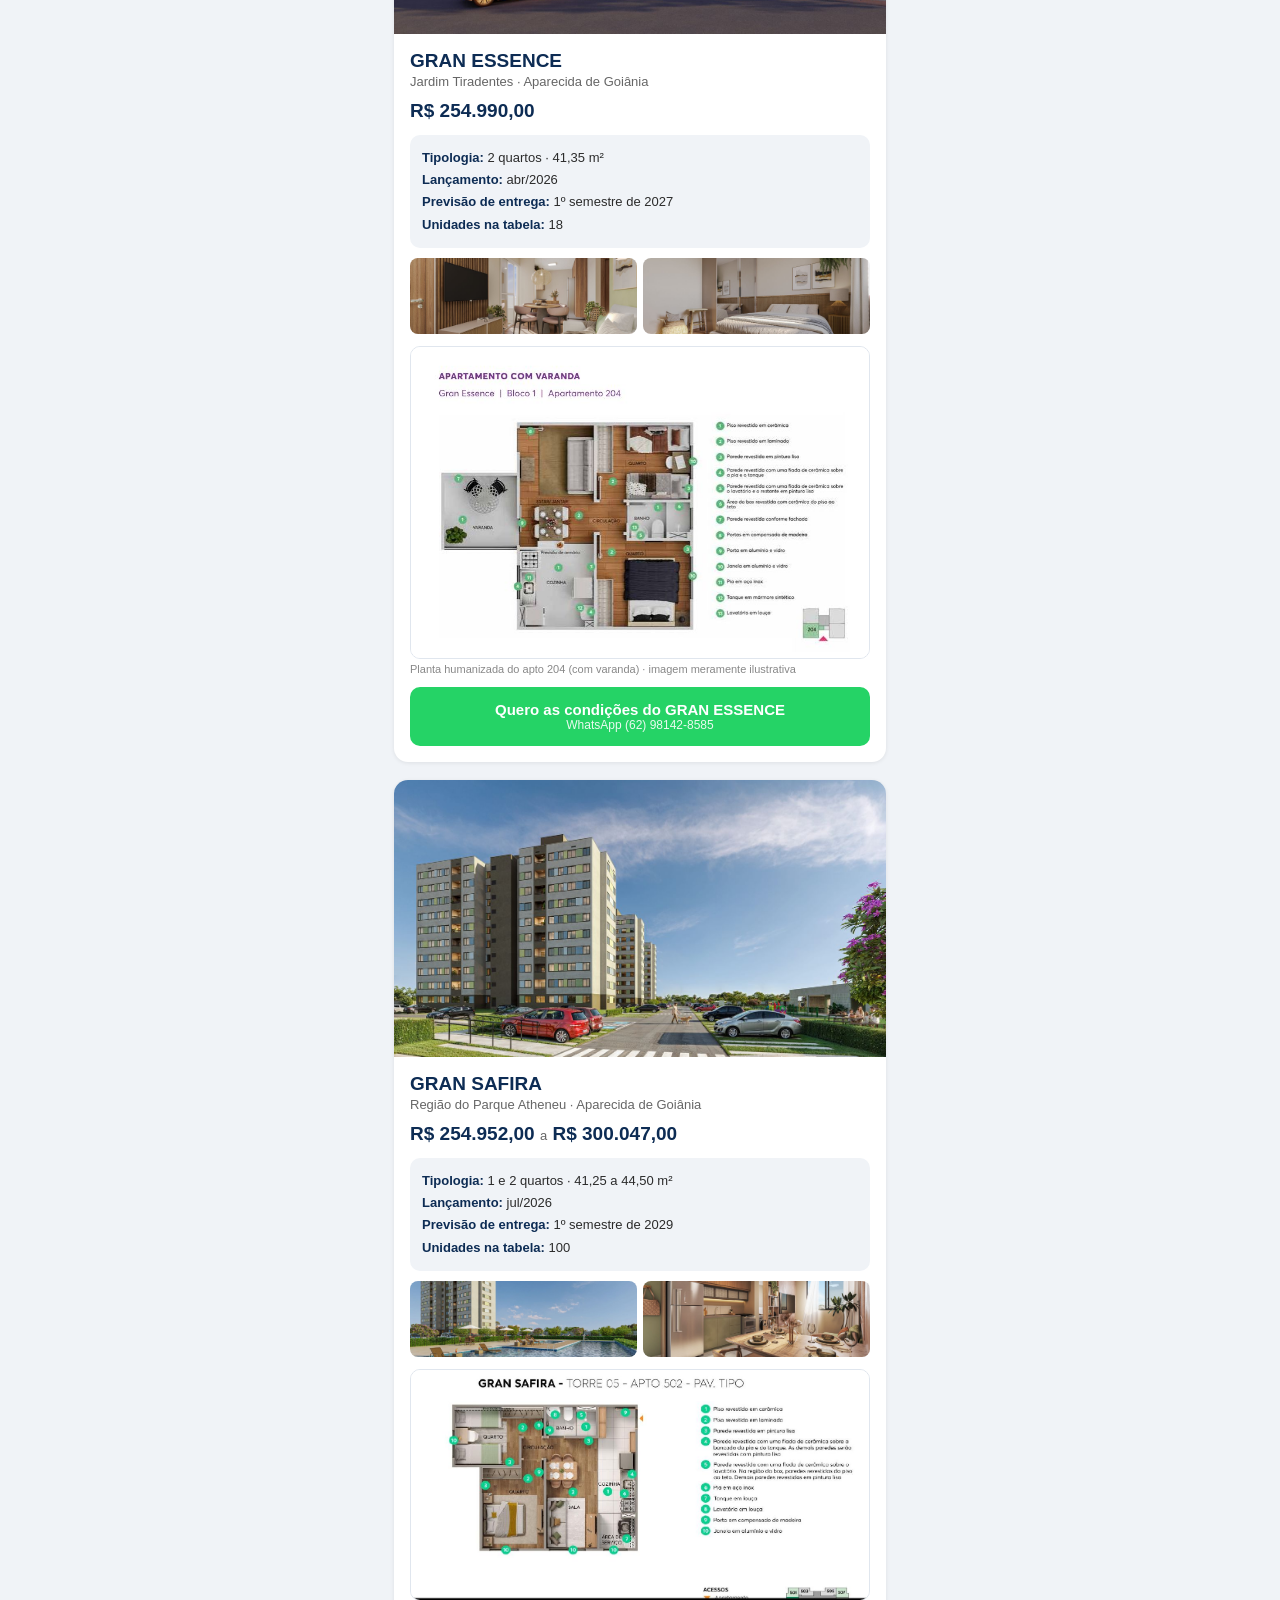
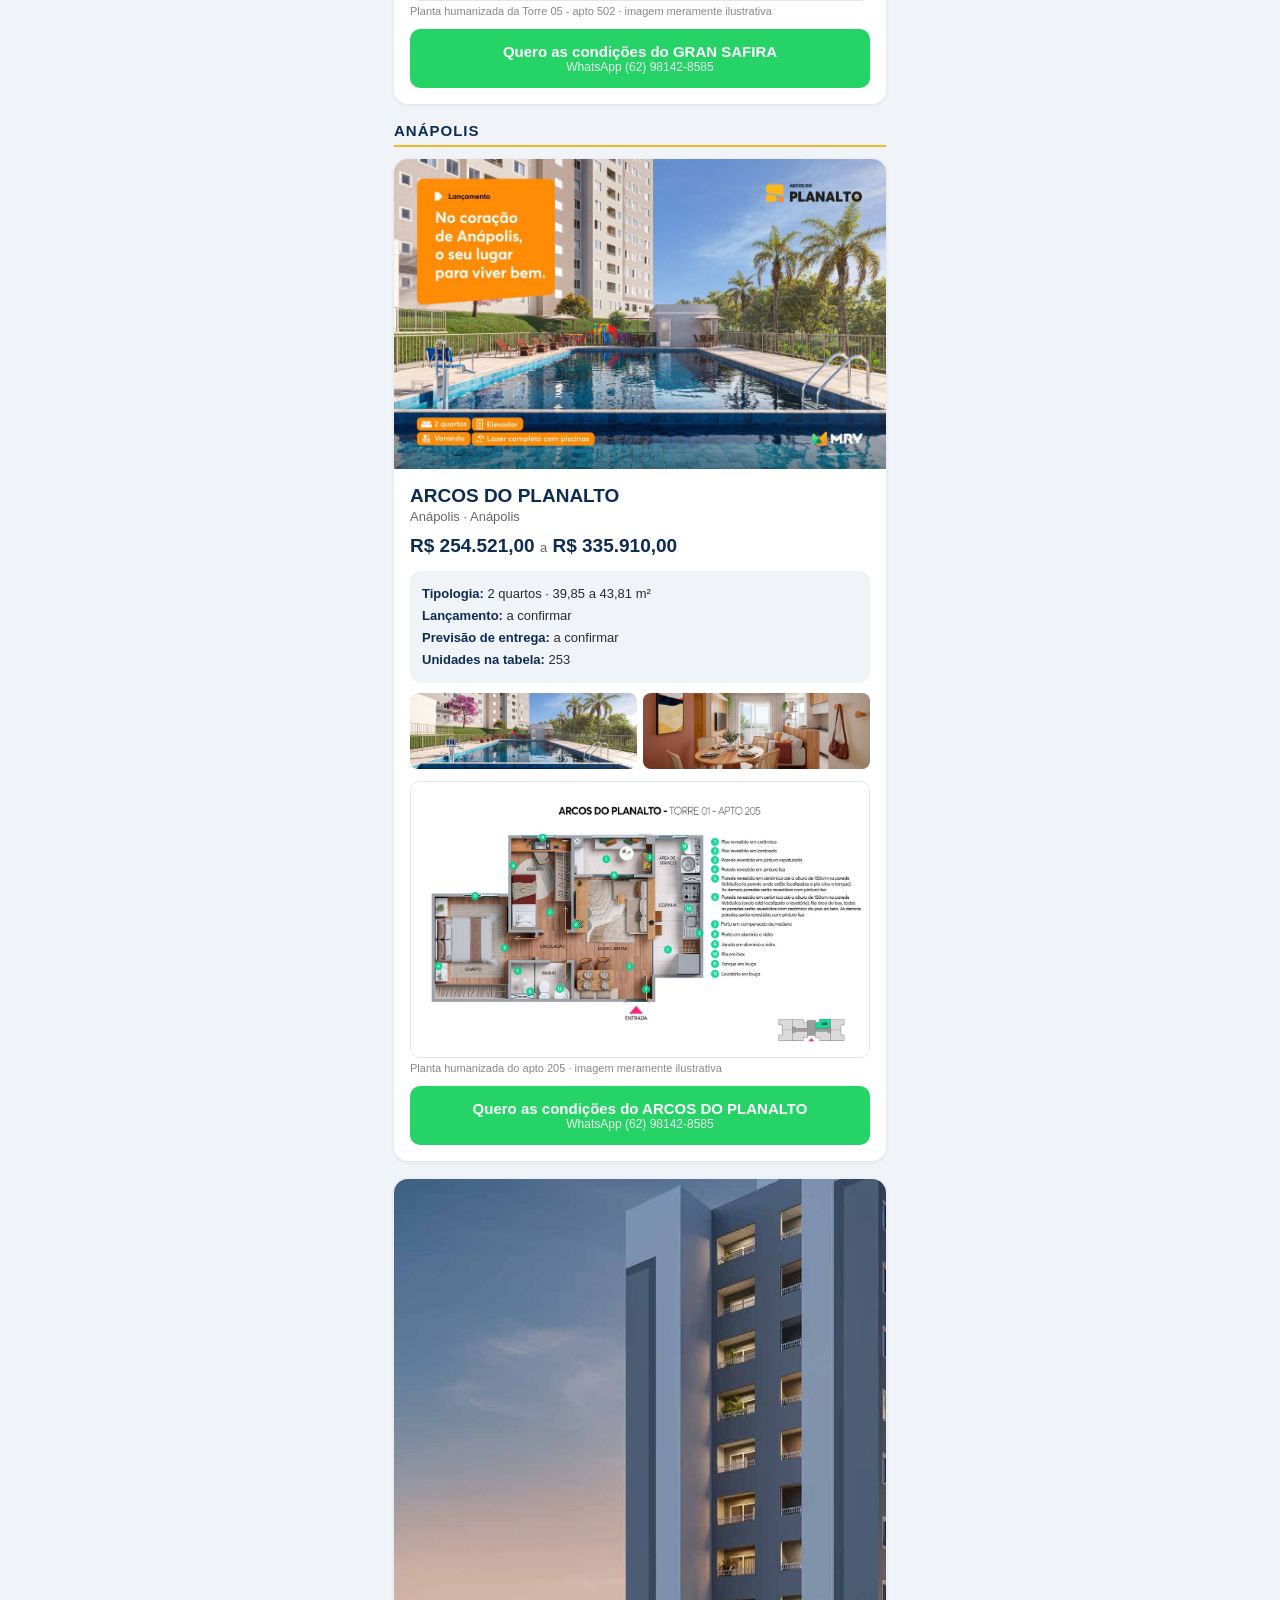
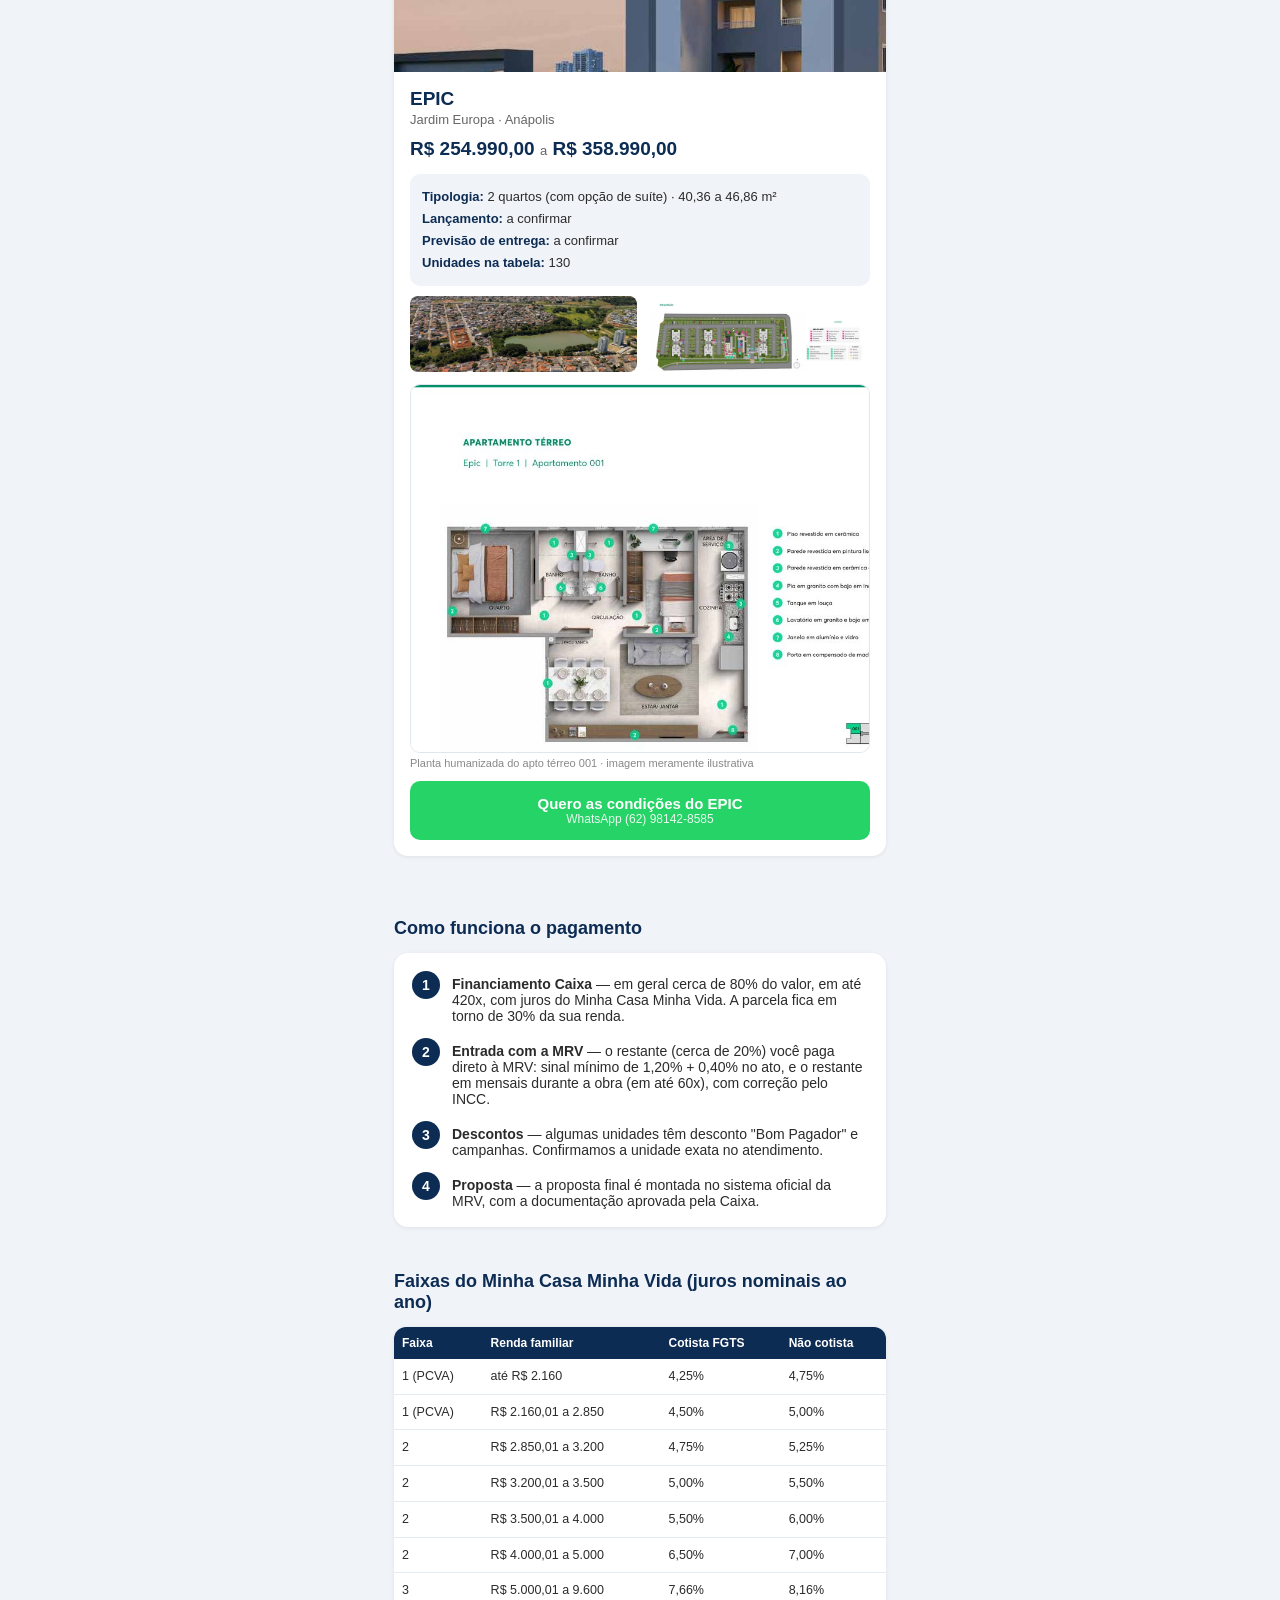
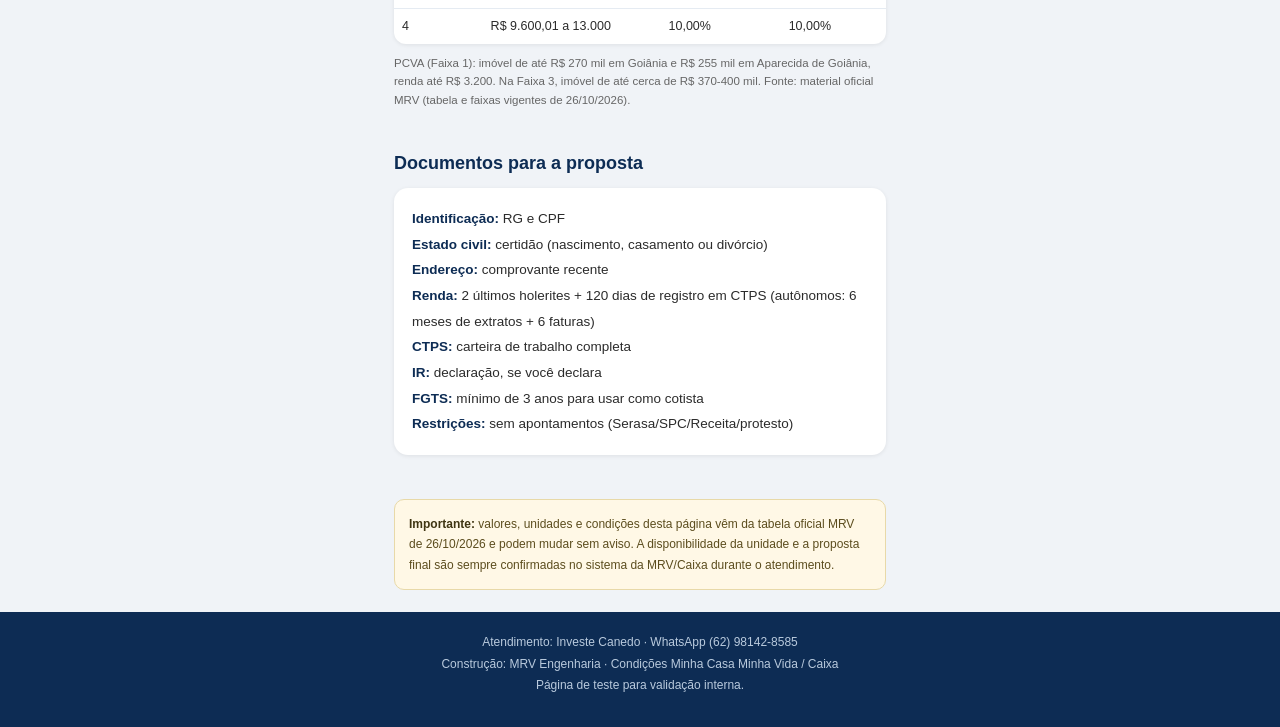
==== commit b2fbb734: "v2: fotos oficiais MRV (fachada, galeria e planta) nos 11 empreendimentos" ====
--- a/index.html
+++ b/index.html
@@ -46,6 +46,13 @@
   .docs b { color:#0d2c54; }
   .nota { background:#fff8e6; border:1px solid #e8d9a8; border-radius:10px; padding:14px; font-size:12px; line-height:1.7; color:#5c4d1e; }
   .nota b { color:#3f3512; }
+  .hero { width:100%; display:block; }
+  .gal { display:flex; gap:6px; margin:0 0 12px; }
+  .gal a { flex:1; }
+  .gal img { width:100%; height:76px; object-fit:cover; border-radius:8px; display:block; }
+  .planta { margin:0 0 12px; }
+  .planta img { width:100%; border:1px solid #e0e6ee; border-radius:10px; display:block; }
+  .plabel { font-size:11px; color:#888; margin-top:4px; }
   footer { background:#0d2c54; color:#b9cadd; text-align:center; font-size:12px; padding:20px 14px 30px; line-height:1.8; }
 </style>
 </head>
@@ -74,6 +81,7 @@
   <h2>Empreendimentos (tabela oficial 26/10/2026)</h2>
 <h3 class="cidade">GOIÂNIA</h3>
   <div class="card">
+    <img class="hero" src="img/terrazzo-hero.jpg" alt="Perspectiva artística - GRAN TERRAZZO (material oficial MRV)" loading="lazy">
     <div class="card-body">
       <h3>GRAN TERRAZZO</h3>
       <div class="tipo">Nova Esperança · Goiânia</div>
@@ -83,10 +91,13 @@
         <b>Lançamento:</b> set/2026<br><b>Previsão de entrega:</b> 2º semestre de 2029<br>
         <b>Unidades na tabela:</b> 157
       </div>
+    <div class="gal"><a href="img/terrazzo-1.jpg" target="_blank"><img src="img/terrazzo-1.jpg" alt="Perspectiva artística - piscina" loading="lazy"></a><a href="img/terrazzo-2.jpg" target="_blank"><img src="img/terrazzo-2.jpg" alt="Perspectiva artística - apartamento com varanda" loading="lazy"></a></div>
+    <figure class="planta"><a href="img/terrazzo-planta.jpg" target="_blank"><img src="img/terrazzo-planta.jpg" alt="Implantação humanizada" loading="lazy"></a><figcaption class="plabel">Implantação humanizada · imagem meramente ilustrativa</figcaption></figure>
       <a class="cta" href="https://wa.me/5562981428585?text=Oi!%20Quero%20saber%20as%20condições%20do%20GRAN%20TERRAZZO%20%28Goiânia%29%20da%20MRV.">Quero as condições do GRAN TERRAZZO<small>WhatsApp (62) 98142-8585</small></a>
     </div>
   </div>
   <div class="card">
+    <img class="hero" src="img/golden-hero.jpg" alt="Perspectiva artística - GOLDEN VILLE (material oficial MRV)" loading="lazy">
     <div class="card-body">
       <h3>GOLDEN VILLE</h3>
       <div class="tipo">Faculdade Alfa · Goiânia</div>
@@ -96,10 +107,13 @@
         <b>Lançamento:</b> mar/2025<br><b>Previsão de entrega:</b> 2º semestre de 2027<br>
         <b>Unidades na tabela:</b> 132
       </div>
+    <div class="gal"><a href="img/golden-1.jpg" target="_blank"><img src="img/golden-1.jpg" alt="Perspectiva artística - piscina" loading="lazy"></a><a href="img/golden-2.jpg" target="_blank"><img src="img/golden-2.jpg" alt="Perspectiva artística - sala e cozinha" loading="lazy"></a></div>
+    <figure class="planta"><a href="img/golden-planta.jpg" target="_blank"><img src="img/golden-planta.jpg" alt="Planta humanizada do apto 202" loading="lazy"></a><figcaption class="plabel">Planta humanizada do apto 202 · imagem meramente ilustrativa</figcaption></figure>
       <a class="cta" href="https://wa.me/5562981428585?text=Oi!%20Quero%20saber%20as%20condições%20do%20GOLDEN%20VILLE%20%28Goiânia%29%20da%20MRV.">Quero as condições do GOLDEN VILLE<small>WhatsApp (62) 98142-8585</small></a>
     </div>
   </div>
   <div class="card">
+    <img class="hero" src="img/porto-hero.jpg" alt="Perspectiva artística - GRAN PORTO (material oficial MRV)" loading="lazy">
     <div class="card-body">
       <h3>GRAN PORTO</h3>
       <div class="tipo">Setor Novo Mundo · Goiânia</div>
@@ -109,10 +123,13 @@
         <b>Lançamento:</b> set/2024<br><b>Previsão de entrega:</b> 2º semestre de 2027<br>
         <b>Unidades na tabela:</b> 86
       </div>
+    <div class="gal"><a href="img/porto-1.jpg" target="_blank"><img src="img/porto-1.jpg" alt="Perspectiva artística - espaço gourmet" loading="lazy"></a></div>
+    <figure class="planta"><a href="img/porto-planta.jpg" target="_blank"><img src="img/porto-planta.jpg" alt="Planta humanizada do apto térreo 005" loading="lazy"></a><figcaption class="plabel">Planta humanizada do apto térreo 005 · imagem meramente ilustrativa</figcaption></figure>
       <a class="cta" href="https://wa.me/5562981428585?text=Oi!%20Quero%20saber%20as%20condições%20do%20GRAN%20PORTO%20%28Goiânia%29%20da%20MRV.">Quero as condições do GRAN PORTO<small>WhatsApp (62) 98142-8585</small></a>
     </div>
   </div>
   <div class="card">
+    <img class="hero" src="img/aurora-hero.jpg" alt="Perspectiva artística - GRAN AURORA (material oficial MRV)" loading="lazy">
     <div class="card-body">
       <h3>GRAN AURORA</h3>
       <div class="tipo">Jardim Gardênia · Goiânia</div>
@@ -122,10 +139,12 @@
         <b>Lançamento:</b> jan/2026<br><b>Previsão de entrega:</b> 1º semestre de 2029<br>
         <b>Unidades na tabela:</b> 86
       </div>
+    <div class="gal"><a href="img/aurora-1.jpg" target="_blank"><img src="img/aurora-1.jpg" alt="Perspectiva artística - gazebo e pet place" loading="lazy"></a><a href="img/aurora-2.jpg" target="_blank"><img src="img/aurora-2.jpg" alt="Perspectiva artística - varanda" loading="lazy"></a></div>
       <a class="cta" href="https://wa.me/5562981428585?text=Oi!%20Quero%20saber%20as%20condições%20do%20GRAN%20AURORA%20%28Goiânia%29%20da%20MRV.">Quero as condições do GRAN AURORA<small>WhatsApp (62) 98142-8585</small></a>
     </div>
   </div>
   <div class="card">
+    <img class="hero" src="img/privilege-hero.jpg" alt="Perspectiva artística - PRIVILEGE (material oficial MRV)" loading="lazy">
     <div class="card-body">
       <h3>PRIVILEGE</h3>
       <div class="tipo">Carolina Parque · Goiânia</div>
@@ -135,10 +154,13 @@
         <b>Lançamento:</b> mar/2026<br><b>Previsão de entrega:</b> 1º semestre de 2028<br>
         <b>Unidades na tabela:</b> 111
       </div>
+    <div class="gal"><a href="img/privilege-1.jpg" target="_blank"><img src="img/privilege-1.jpg" alt="Perspectiva artística - vista aérea da região" loading="lazy"></a><a href="img/privilege-2.jpg" target="_blank"><img src="img/privilege-2.jpg" alt="Perspectiva artística - implantação" loading="lazy"></a></div>
+    <figure class="planta"><a href="img/privilege-planta.jpg" target="_blank"><img src="img/privilege-planta.jpg" alt="Planta humanizada do apto 202 (Bloco 08)" loading="lazy"></a><figcaption class="plabel">Planta humanizada do apto 202 (Bloco 08) · imagem meramente ilustrativa</figcaption></figure>
       <a class="cta" href="https://wa.me/5562981428585?text=Oi!%20Quero%20saber%20as%20condições%20do%20PRIVILEGE%20%28Goiânia%29%20da%20MRV.">Quero as condições do PRIVILEGE<small>WhatsApp (62) 98142-8585</small></a>
     </div>
   </div>
   <div class="card">
+    <img class="hero" src="img/vert-hero.jpg" alt="Perspectiva artística - VERT (material oficial MRV)" loading="lazy">
     <div class="card-body">
       <h3>VERT</h3>
       <div class="tipo">Parque Amazônia · Goiânia</div>
@@ -148,11 +170,14 @@
         <b>Lançamento:</b> out/2025<br><b>Previsão de entrega:</b> 2º semestre de 2028<br>
         <b>Unidades na tabela:</b> 158
       </div>
+    <div class="gal"><a href="img/vert-1.jpg" target="_blank"><img src="img/vert-1.jpg" alt="Perspectiva artística - piscina" loading="lazy"></a><a href="img/vert-2.jpg" target="_blank"><img src="img/vert-2.jpg" alt="Perspectiva artística - sala do apartamento" loading="lazy"></a></div>
+    <figure class="planta"><a href="img/vert-planta.jpg" target="_blank"><img src="img/vert-planta.jpg" alt="Planta humanizada do apto 203" loading="lazy"></a><figcaption class="plabel">Planta humanizada do apto 203 · imagem meramente ilustrativa</figcaption></figure>
       <a class="cta" href="https://wa.me/5562981428585?text=Oi!%20Quero%20saber%20as%20condições%20do%20VERT%20%28Goiânia%29%20da%20MRV.">Quero as condições do VERT<small>WhatsApp (62) 98142-8585</small></a>
     </div>
   </div>
 <h3 class="cidade">APARECIDA DE GOIÂNIA</h3>
   <div class="card">
+    <img class="hero" src="img/parma-hero.jpg" alt="Perspectiva artística - GRAN PARMA (material oficial MRV)" loading="lazy">
     <div class="card-body">
       <h3>GRAN PARMA</h3>
       <div class="tipo">Papilon Park · Aparecida de Goiânia</div>
@@ -162,10 +187,13 @@
         <b>Lançamento:</b> jun/2026<br><b>Previsão de entrega:</b> final de 2028<br>
         <b>Unidades na tabela:</b> 90
       </div>
+    <div class="gal"><a href="img/parma-1.jpg" target="_blank"><img src="img/parma-1.jpg" alt="Perspectiva artística - piscina" loading="lazy"></a><a href="img/parma-2.jpg" target="_blank"><img src="img/parma-2.jpg" alt="Perspectiva artística - sala e cozinha" loading="lazy"></a></div>
+    <figure class="planta"><a href="img/parma-planta.jpg" target="_blank"><img src="img/parma-planta.jpg" alt="Planta humanizada (material oficial MRV)" loading="lazy"></a><figcaption class="plabel">Planta humanizada (material oficial MRV) · imagem meramente ilustrativa</figcaption></figure>
       <a class="cta" href="https://wa.me/5562981428585?text=Oi!%20Quero%20saber%20as%20condições%20do%20GRAN%20PARMA%20%28Aparecida%20de%20Goiânia%29%20da%20MRV.">Quero as condições do GRAN PARMA<small>WhatsApp (62) 98142-8585</small></a>
     </div>
   </div>
   <div class="card">
+    <img class="hero" src="img/essence-hero.jpg" alt="Perspectiva artística - GRAN ESSENCE (material oficial MRV)" loading="lazy">
     <div class="card-body">
       <h3>GRAN ESSENCE</h3>
       <div class="tipo">Jardim Tiradentes · Aparecida de Goiânia</div>
@@ -175,10 +203,13 @@
         <b>Lançamento:</b> abr/2026<br><b>Previsão de entrega:</b> 1º semestre de 2027<br>
         <b>Unidades na tabela:</b> 18
       </div>
+    <div class="gal"><a href="img/essence-1.jpg" target="_blank"><img src="img/essence-1.jpg" alt="Perspectiva artística - living do apartamento" loading="lazy"></a><a href="img/essence-2.jpg" target="_blank"><img src="img/essence-2.jpg" alt="Perspectiva artística - quarto" loading="lazy"></a></div>
+    <figure class="planta"><a href="img/essence-planta.jpg" target="_blank"><img src="img/essence-planta.jpg" alt="Planta humanizada do apto 204 (com varanda)" loading="lazy"></a><figcaption class="plabel">Planta humanizada do apto 204 (com varanda) · imagem meramente ilustrativa</figcaption></figure>
       <a class="cta" href="https://wa.me/5562981428585?text=Oi!%20Quero%20saber%20as%20condições%20do%20GRAN%20ESSENCE%20%28Aparecida%20de%20Goiânia%29%20da%20MRV.">Quero as condições do GRAN ESSENCE<small>WhatsApp (62) 98142-8585</small></a>
     </div>
   </div>
   <div class="card">
+    <img class="hero" src="img/safira-hero.jpg" alt="Perspectiva artística - GRAN SAFIRA (material oficial MRV)" loading="lazy">
     <div class="card-body">
       <h3>GRAN SAFIRA</h3>
       <div class="tipo">Região do Parque Atheneu · Aparecida de Goiânia</div>
@@ -188,11 +219,14 @@
         <b>Lançamento:</b> jul/2026<br><b>Previsão de entrega:</b> 1º semestre de 2029<br>
         <b>Unidades na tabela:</b> 100
       </div>
+    <div class="gal"><a href="img/safira-1.jpg" target="_blank"><img src="img/safira-1.jpg" alt="Perspectiva artística - piscina" loading="lazy"></a><a href="img/safira-2.jpg" target="_blank"><img src="img/safira-2.jpg" alt="Perspectiva artística - sala e cozinha do apto 502" loading="lazy"></a></div>
+    <figure class="planta"><a href="img/safira-planta.jpg" target="_blank"><img src="img/safira-planta.jpg" alt="Planta humanizada da Torre 05 - apto 502" loading="lazy"></a><figcaption class="plabel">Planta humanizada da Torre 05 - apto 502 · imagem meramente ilustrativa</figcaption></figure>
       <a class="cta" href="https://wa.me/5562981428585?text=Oi!%20Quero%20saber%20as%20condições%20do%20GRAN%20SAFIRA%20%28Aparecida%20de%20Goiânia%29%20da%20MRV.">Quero as condições do GRAN SAFIRA<small>WhatsApp (62) 98142-8585</small></a>
     </div>
   </div>
 <h3 class="cidade">ANÁPOLIS</h3>
   <div class="card">
+    <img class="hero" src="img/arcos-hero.jpg" alt="Perspectiva artística - ARCOS DO PLANALTO (material oficial MRV)" loading="lazy">
     <div class="card-body">
       <h3>ARCOS DO PLANALTO</h3>
       <div class="tipo">Anápolis · Anápolis</div>
@@ -202,10 +236,13 @@
         <b>Lançamento:</b> a confirmar<br><b>Previsão de entrega:</b> a confirmar<br>
         <b>Unidades na tabela:</b> 253
       </div>
+    <div class="gal"><a href="img/arcos-1.jpg" target="_blank"><img src="img/arcos-1.jpg" alt="Perspectiva artística - piscina" loading="lazy"></a><a href="img/arcos-2.jpg" target="_blank"><img src="img/arcos-2.jpg" alt="Perspectiva artística - sala e cozinha" loading="lazy"></a></div>
+    <figure class="planta"><a href="img/arcos-planta.jpg" target="_blank"><img src="img/arcos-planta.jpg" alt="Planta humanizada do apto 205" loading="lazy"></a><figcaption class="plabel">Planta humanizada do apto 205 · imagem meramente ilustrativa</figcaption></figure>
       <a class="cta" href="https://wa.me/5562981428585?text=Oi!%20Quero%20saber%20as%20condições%20do%20ARCOS%20DO%20PLANALTO%20%28Anápolis%29%20da%20MRV.">Quero as condições do ARCOS DO PLANALTO<small>WhatsApp (62) 98142-8585</small></a>
     </div>
   </div>
   <div class="card">
+    <img class="hero" src="img/epic-hero.jpg" alt="Perspectiva artística - EPIC (material oficial MRV)" loading="lazy">
     <div class="card-body">
       <h3>EPIC</h3>
       <div class="tipo">Jardim Europa · Anápolis</div>
@@ -215,6 +252,8 @@
         <b>Lançamento:</b> a confirmar<br><b>Previsão de entrega:</b> a confirmar<br>
         <b>Unidades na tabela:</b> 130
       </div>
+    <div class="gal"><a href="img/epic-1.jpg" target="_blank"><img src="img/epic-1.jpg" alt="Perspectiva artística - vista aérea da região (Jardim Europa, Anápolis)" loading="lazy"></a><a href="img/epic-2.jpg" target="_blank"><img src="img/epic-2.jpg" alt="Perspectiva artística - implantação" loading="lazy"></a></div>
+    <figure class="planta"><a href="img/epic-planta.jpg" target="_blank"><img src="img/epic-planta.jpg" alt="Planta humanizada do apto térreo 001" loading="lazy"></a><figcaption class="plabel">Planta humanizada do apto térreo 001 · imagem meramente ilustrativa</figcaption></figure>
       <a class="cta" href="https://wa.me/5562981428585?text=Oi!%20Quero%20saber%20as%20condições%20do%20EPIC%20%28Anápolis%29%20da%20MRV.">Quero as condições do EPIC<small>WhatsApp (62) 98142-8585</small></a>
     </div>
   </div>
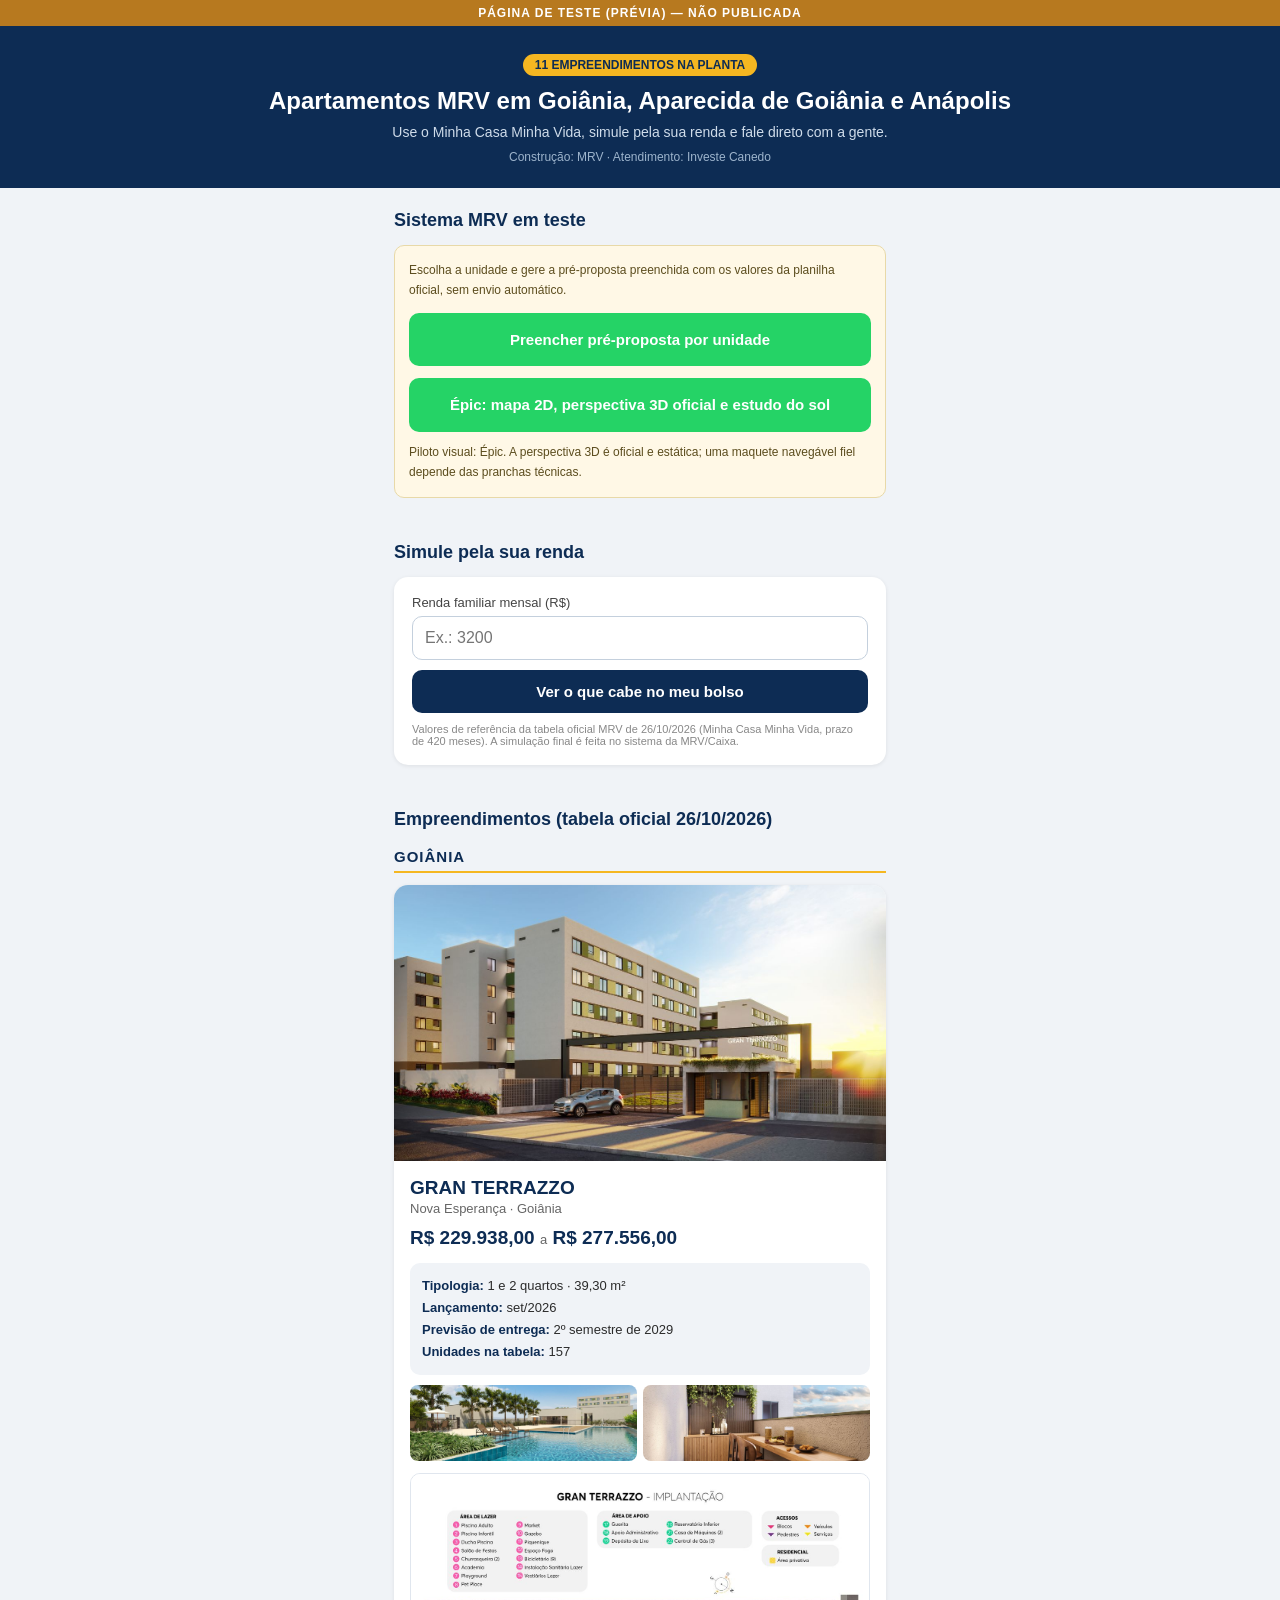
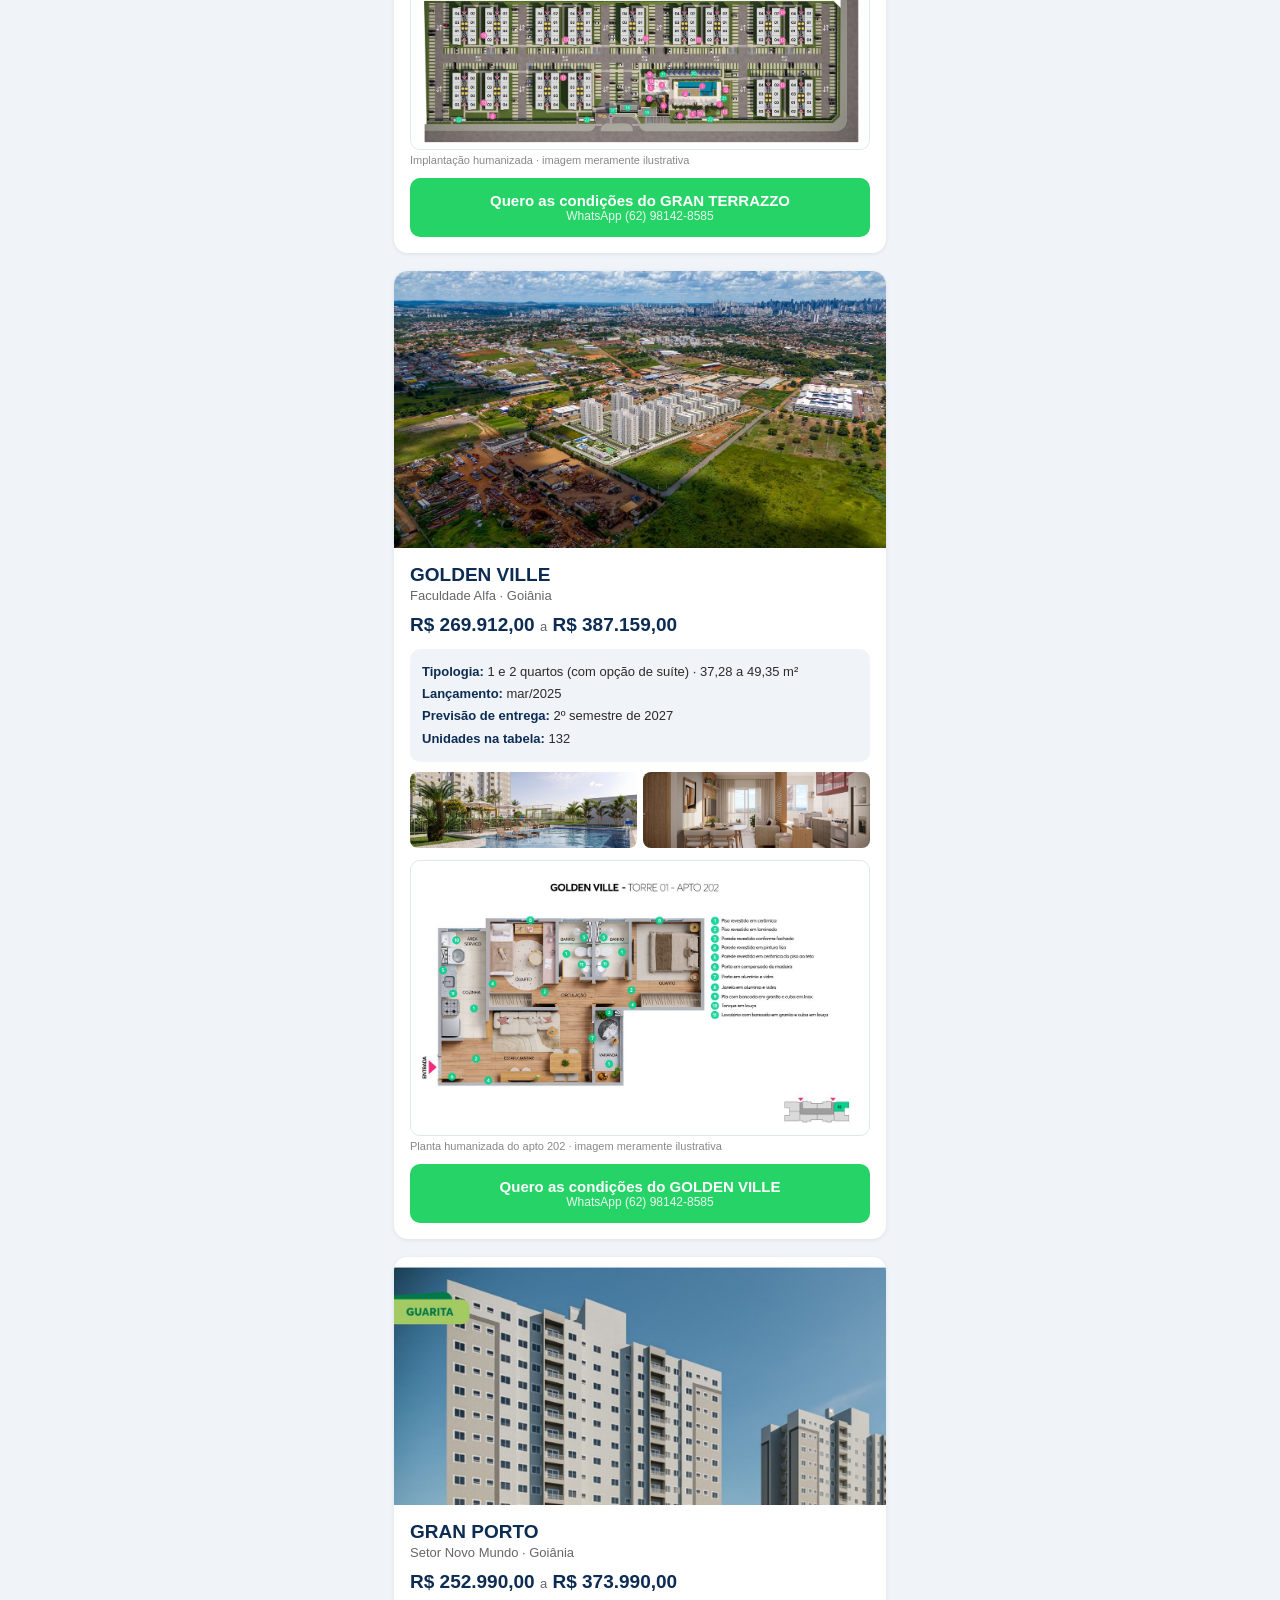
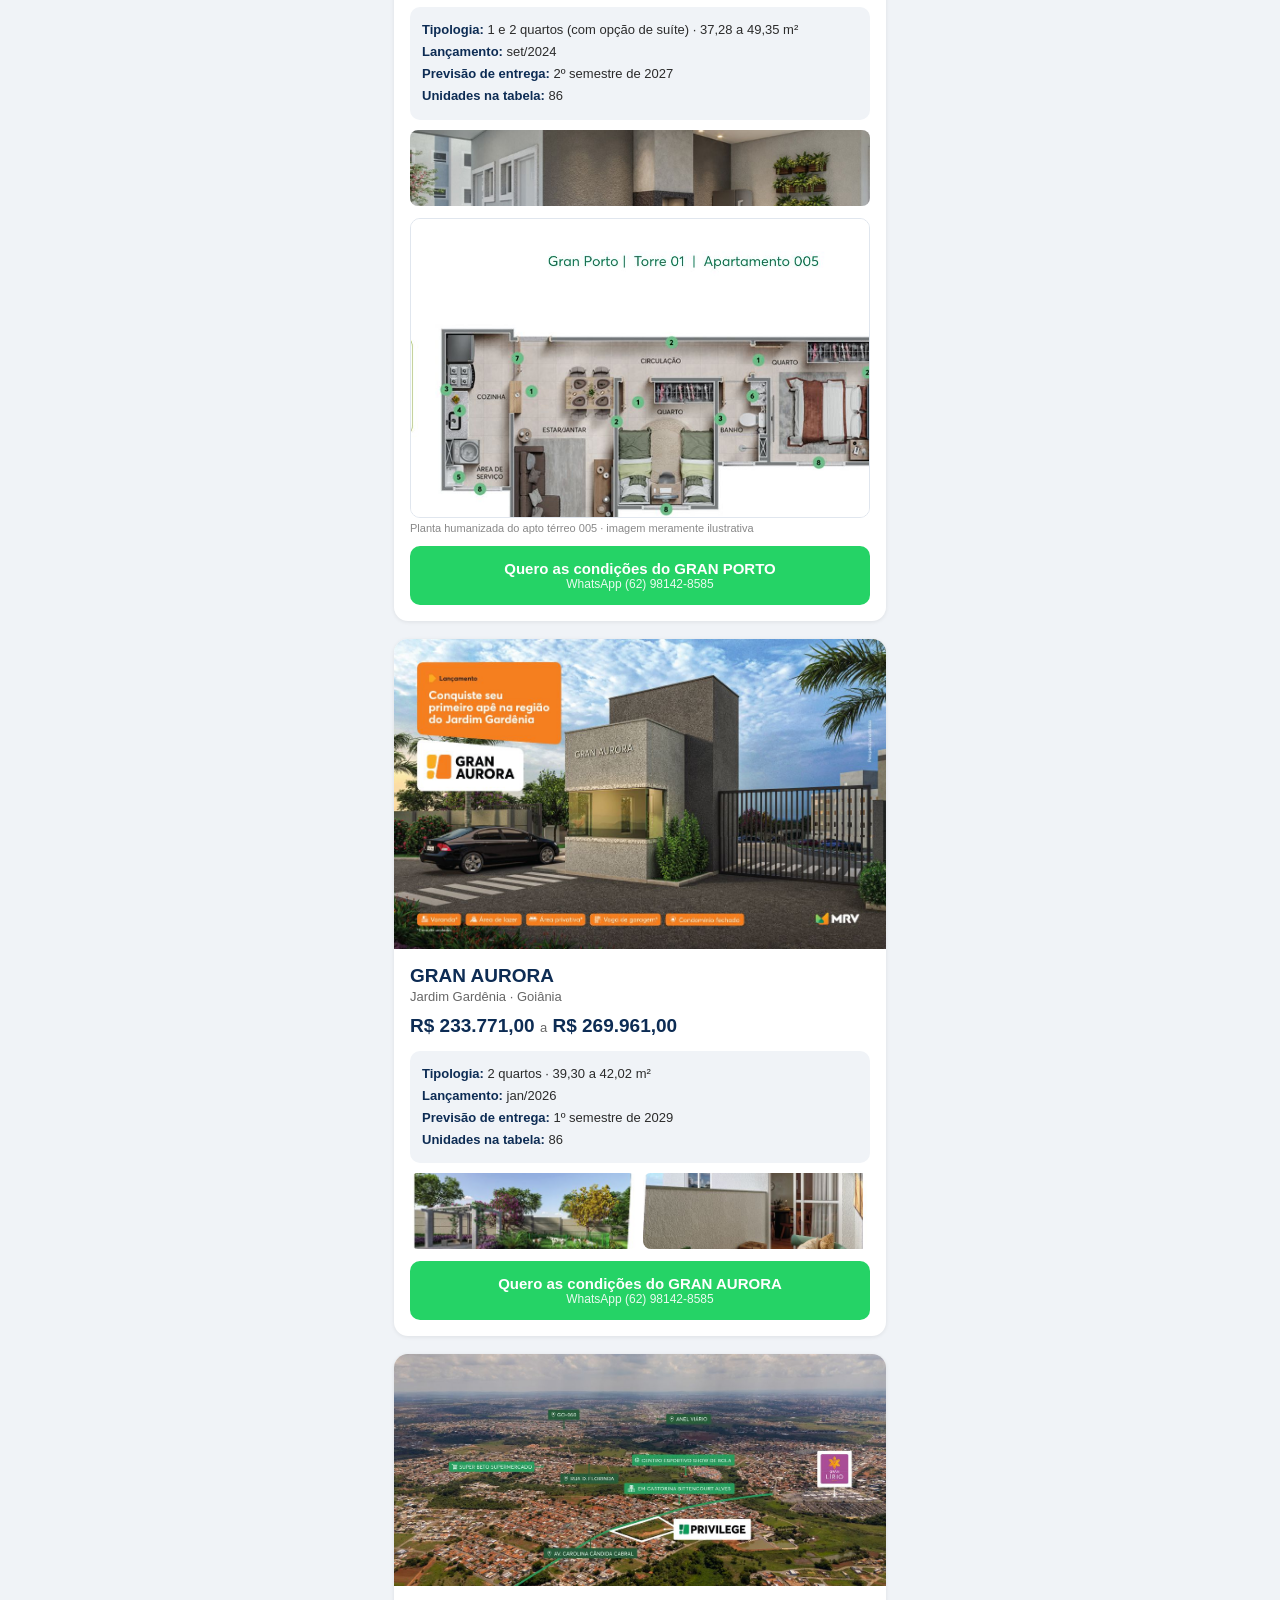
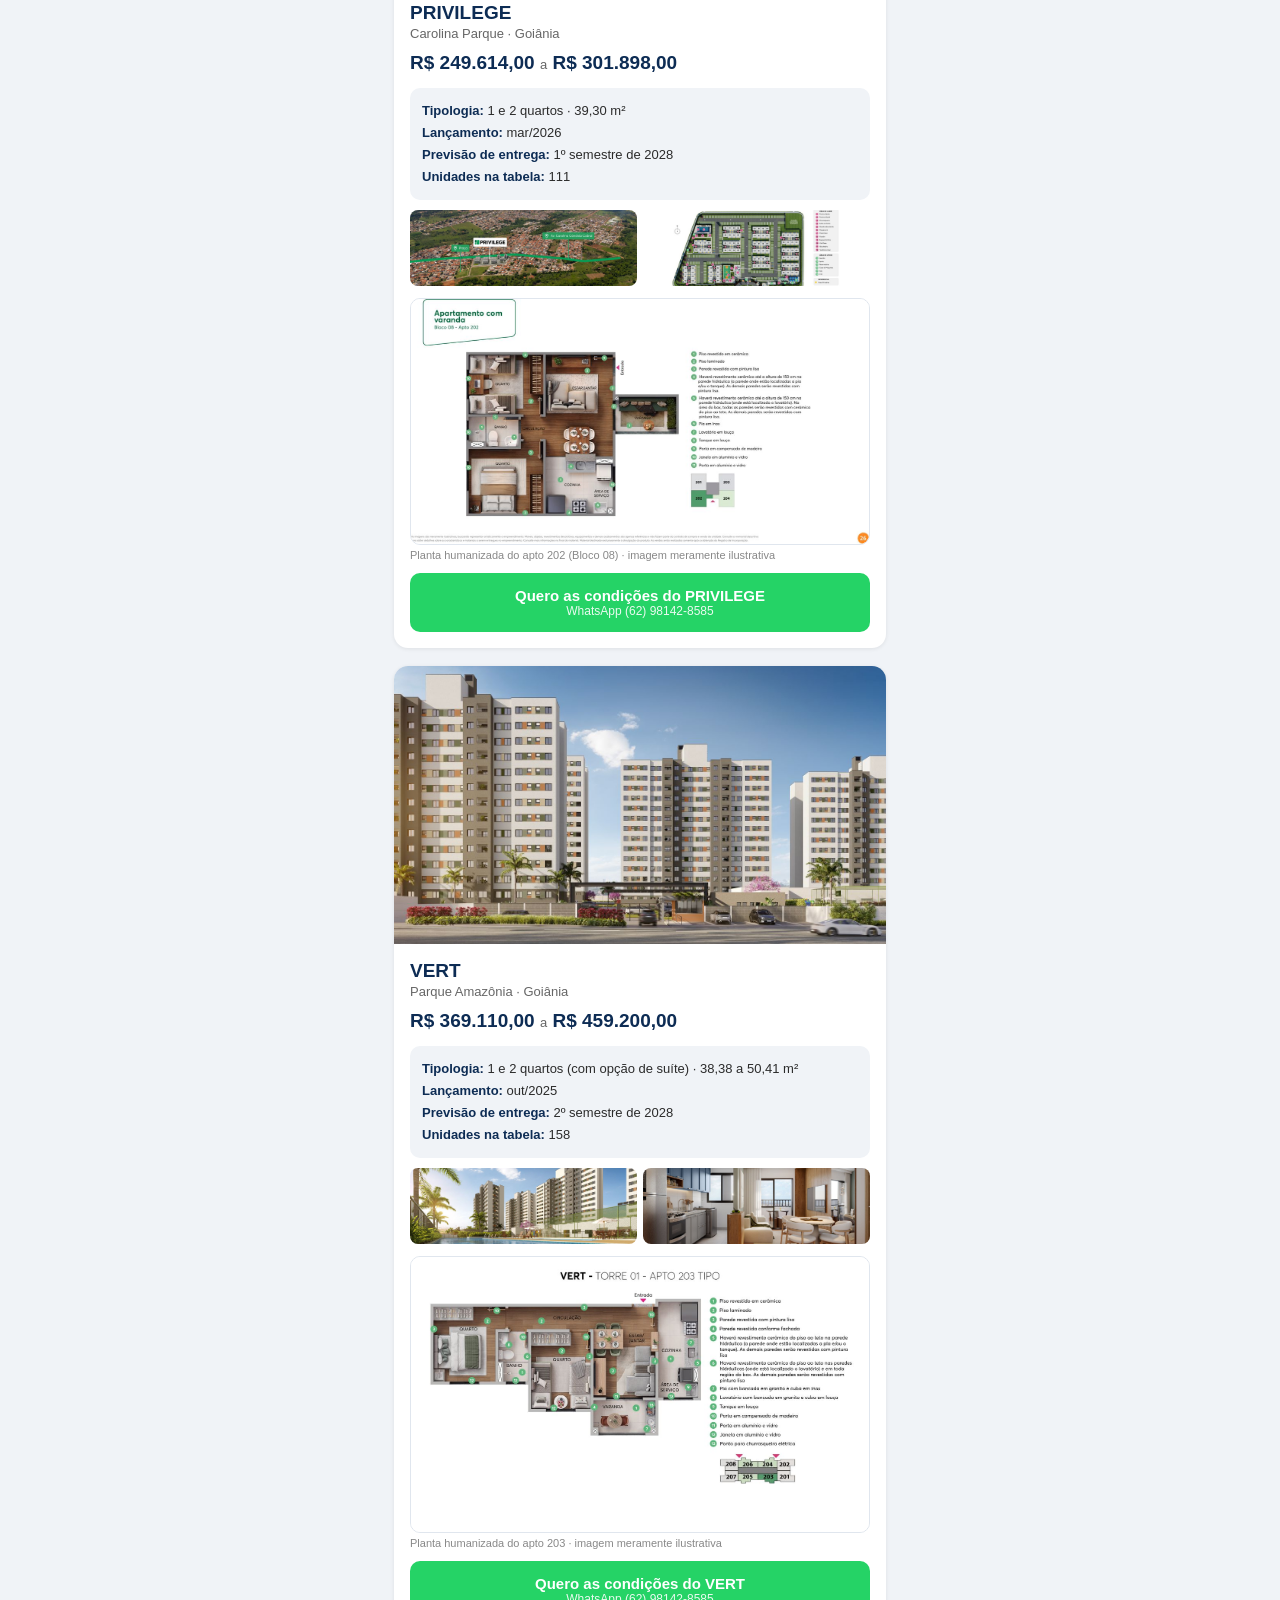
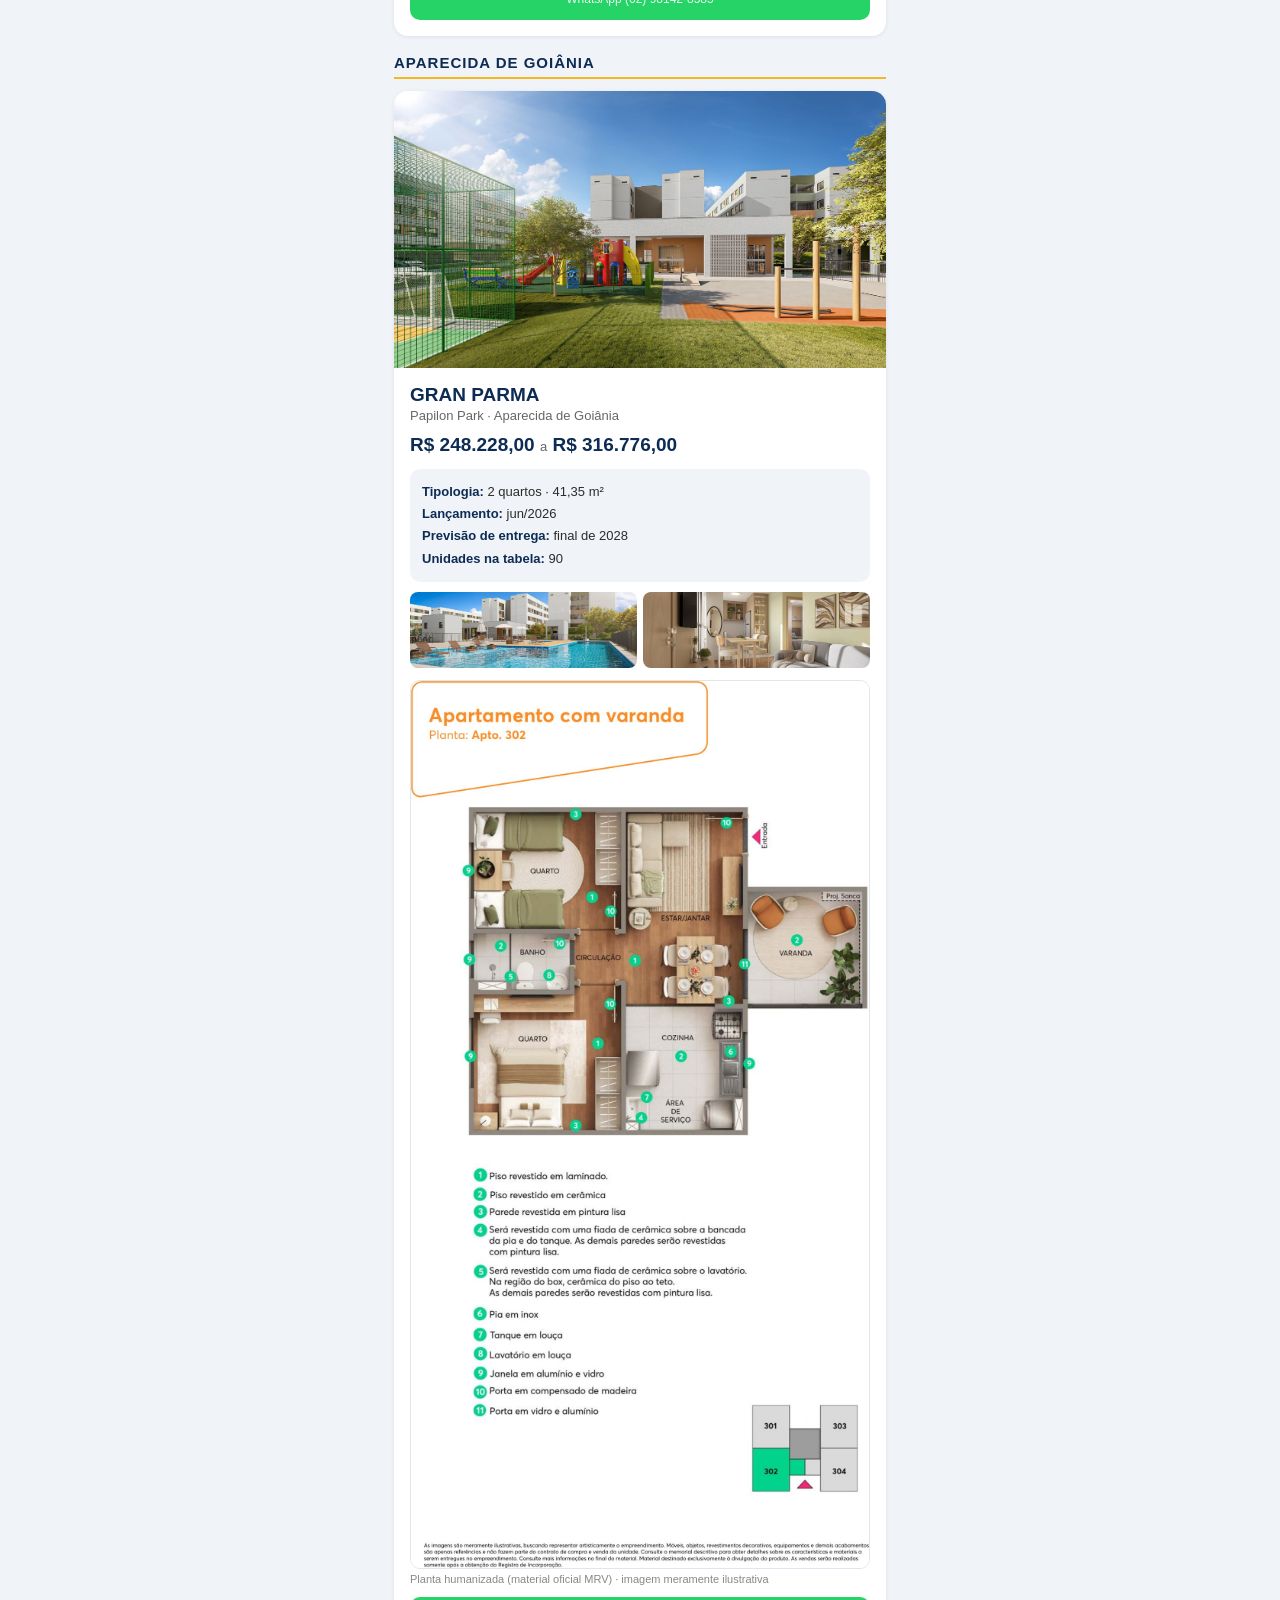
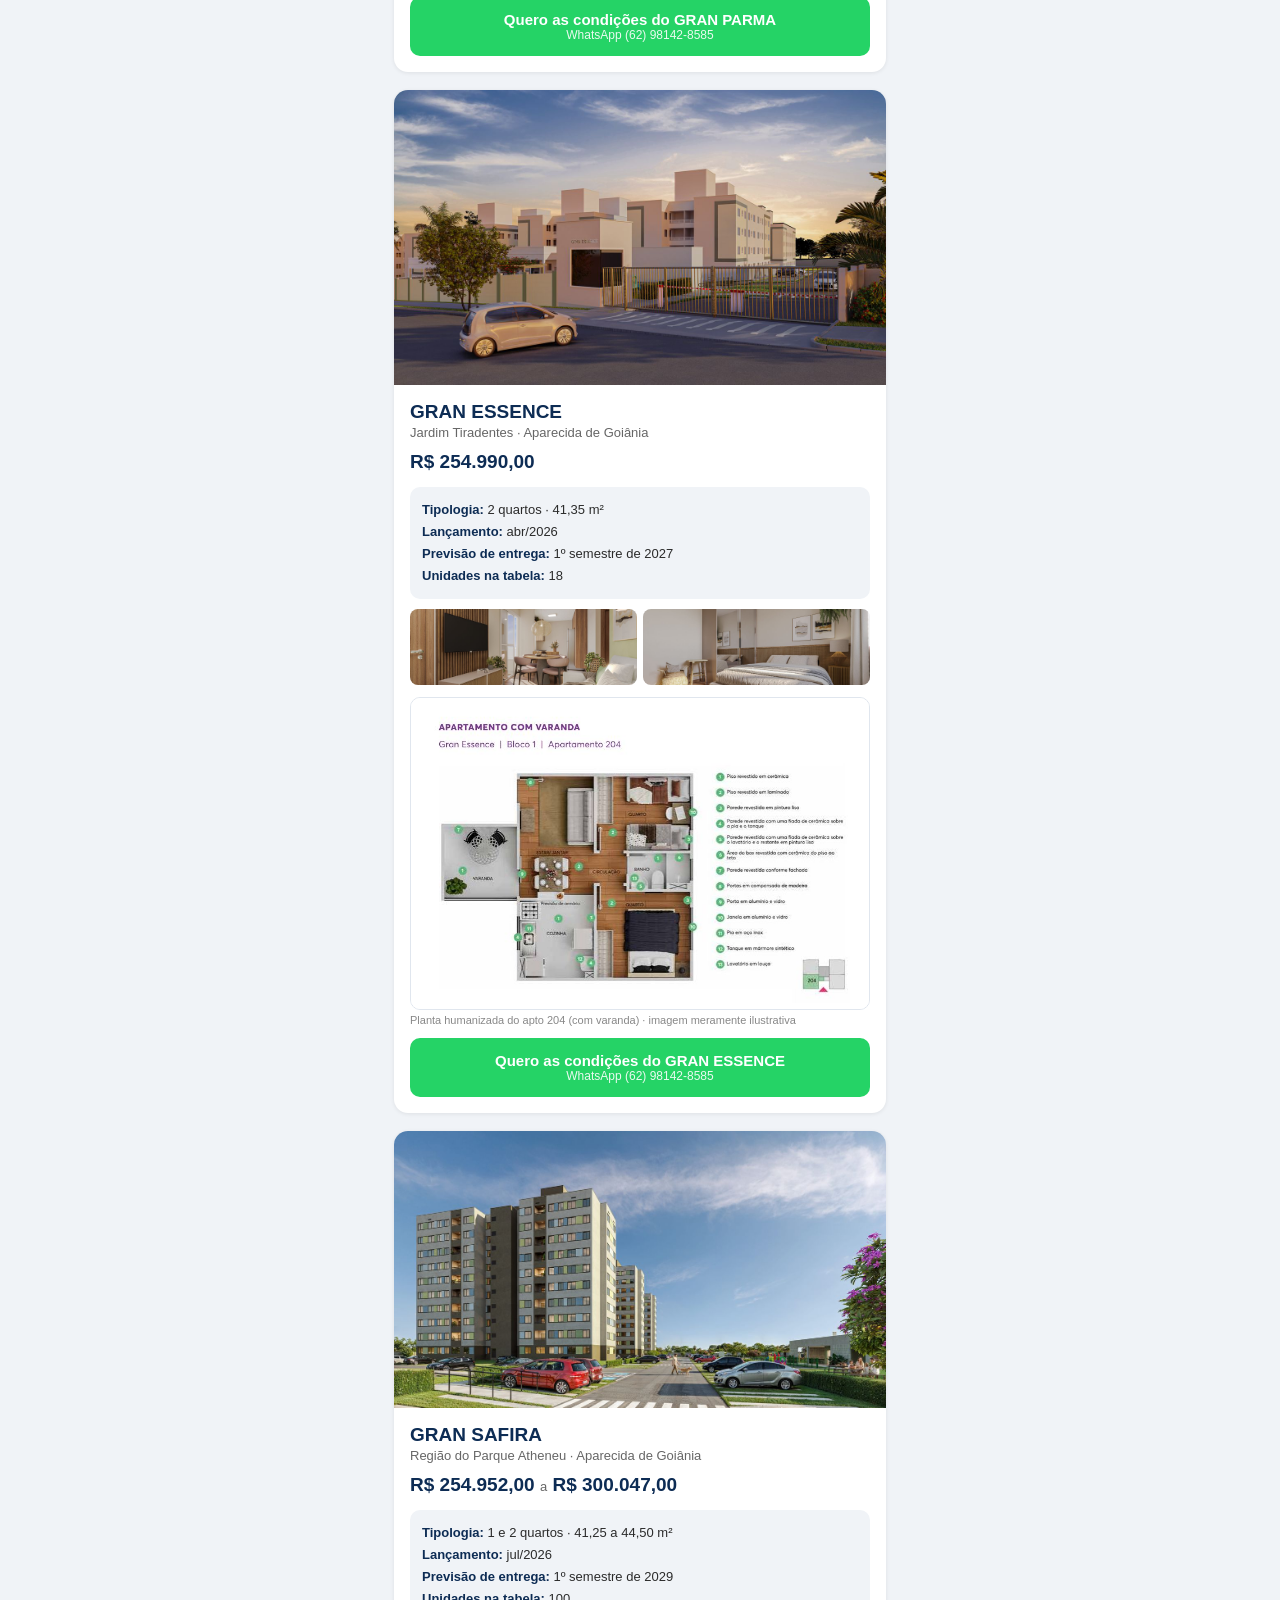
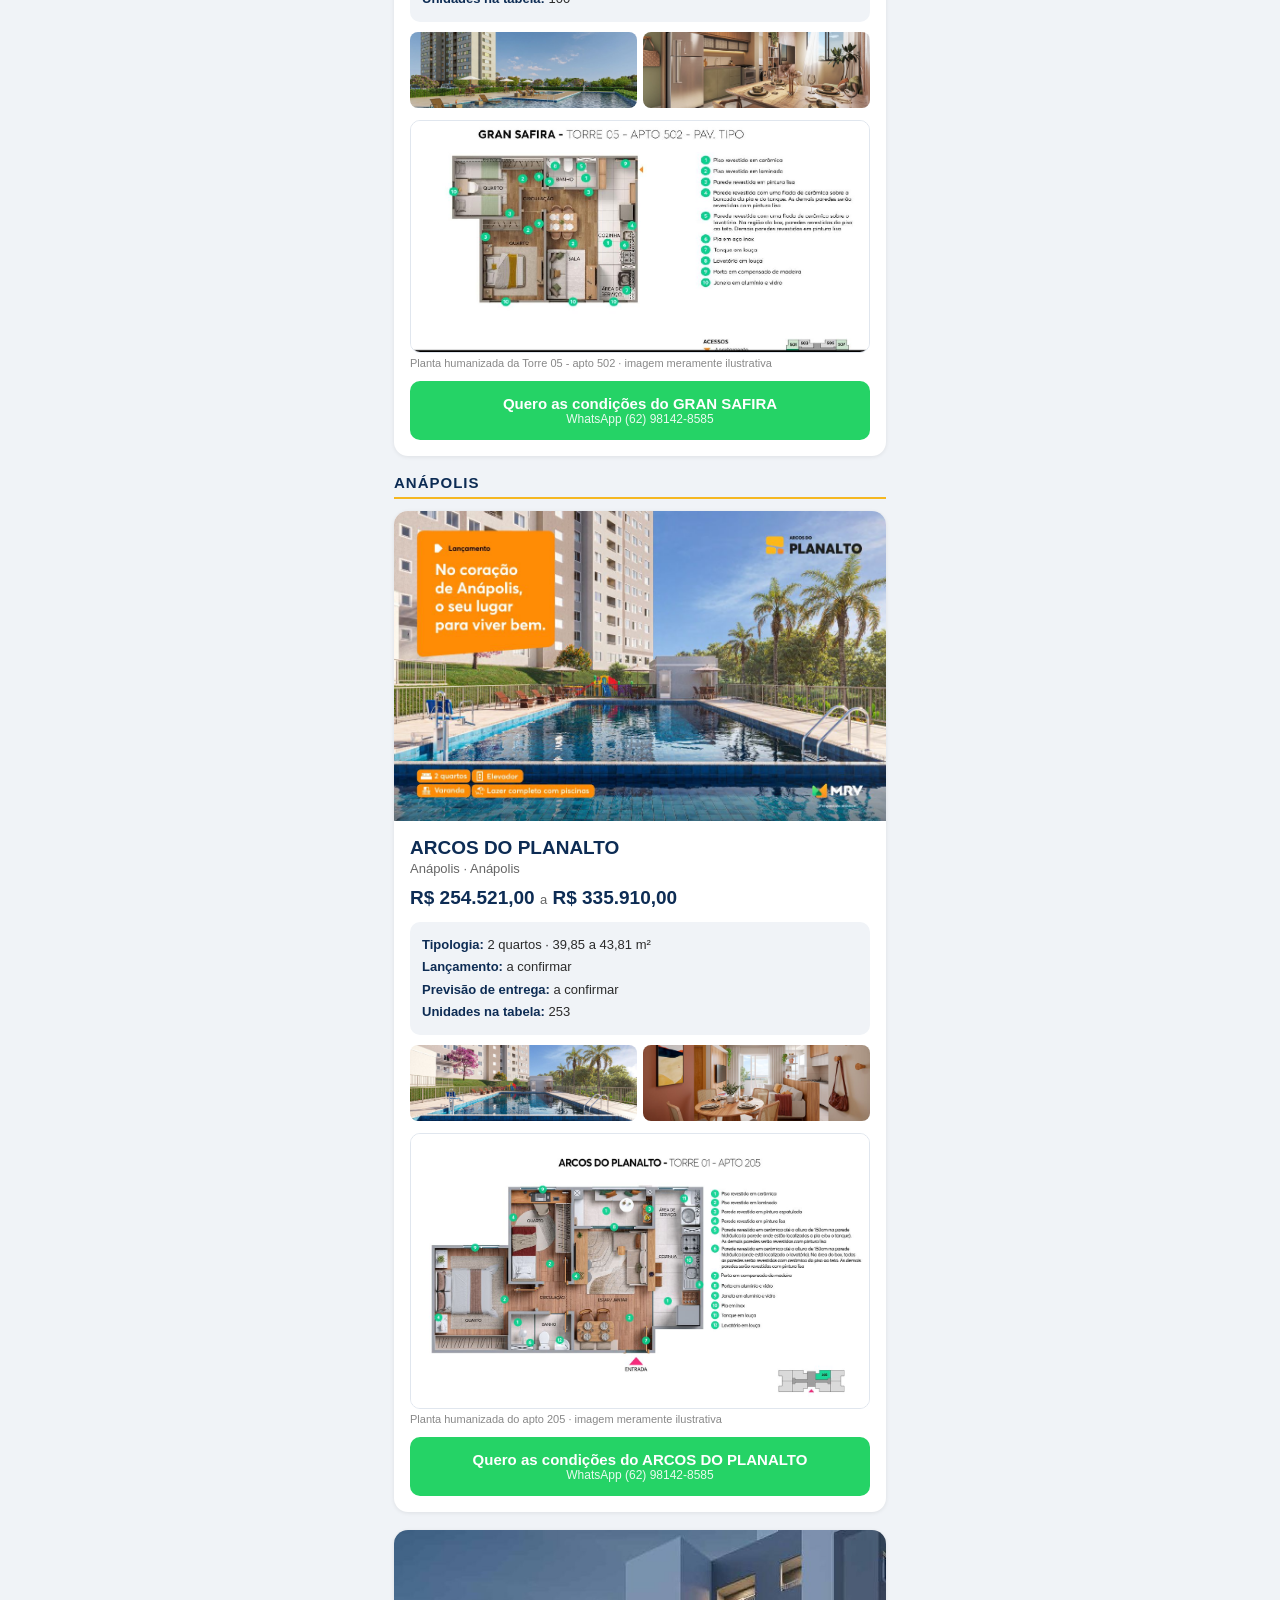
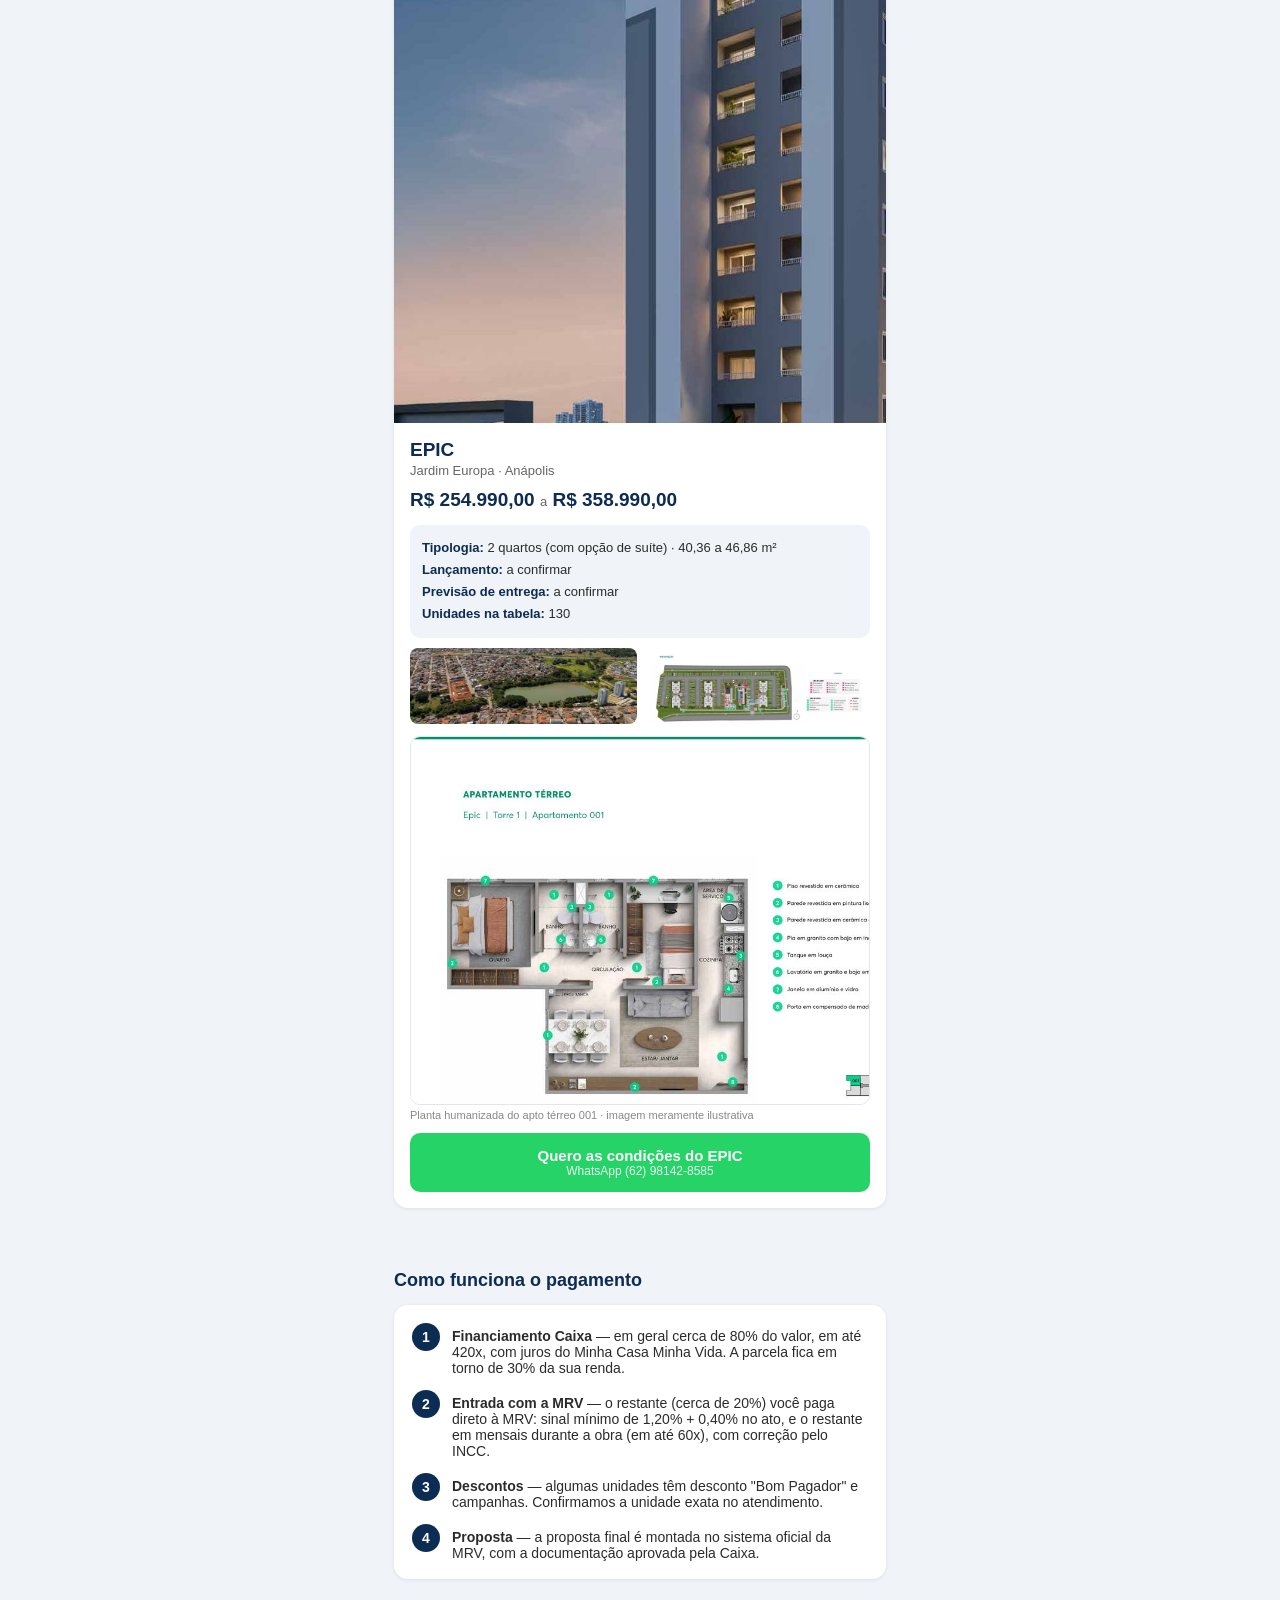
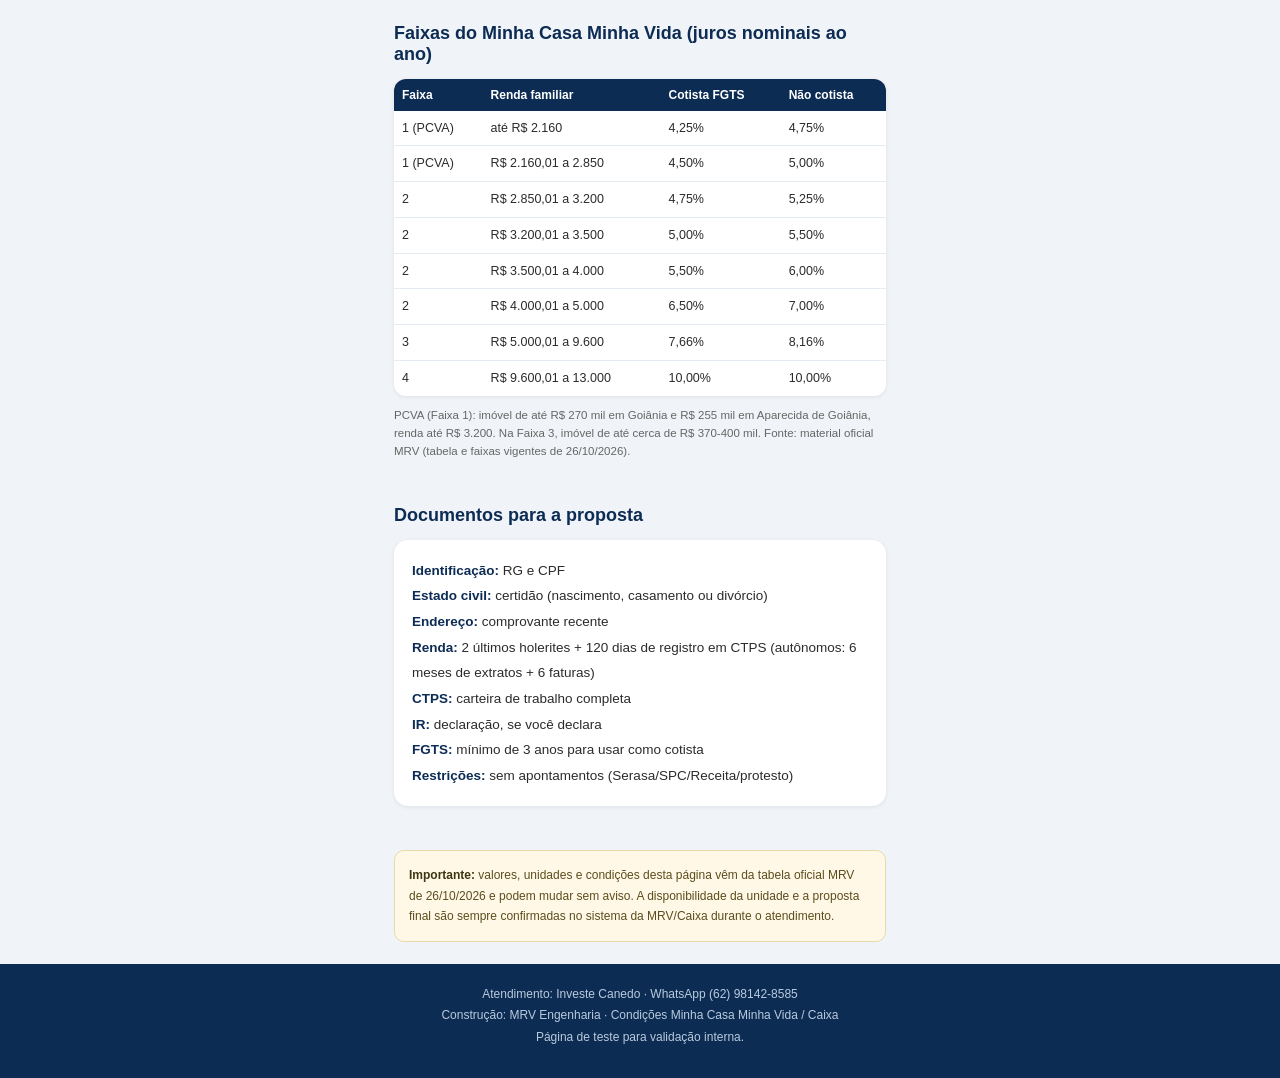
==== commit 7077b8d4: "TESTE MRV v3: pré-proposta por unidade e piloto Épic com implantação oficial e sol regional" ====
--- a/index.html
+++ b/index.html
@@ -65,7 +65,7 @@
   <div class="construtora">Construção: MRV · Atendimento: Investe Canedo</div>
 </header>
 
-<section>
+<section><h2>Sistema MRV em teste</h2><div class="nota"><p>Escolha a unidade e gere a pré-proposta preenchida com os valores da planilha oficial, sem envio automático.</p><p style="margin-top:12px"><a class="cta" href="proposta.html">Preencher pré-proposta por unidade</a></p><p style="margin-top:12px"><a class="cta" href="epic.html">Épic: mapa 2D, perspectiva 3D oficial e estudo do sol</a></p><p style="margin-top:10px;font-size:12px">Piloto visual: Épic. A perspectiva 3D é oficial e estática; uma maquete navegável fiel depende das pranchas técnicas.</p></div></section><section>
   <h2>Simule pela sua renda</h2>
   <div class="sim">
     <label for="renda">Renda familiar mensal (R$)</label>
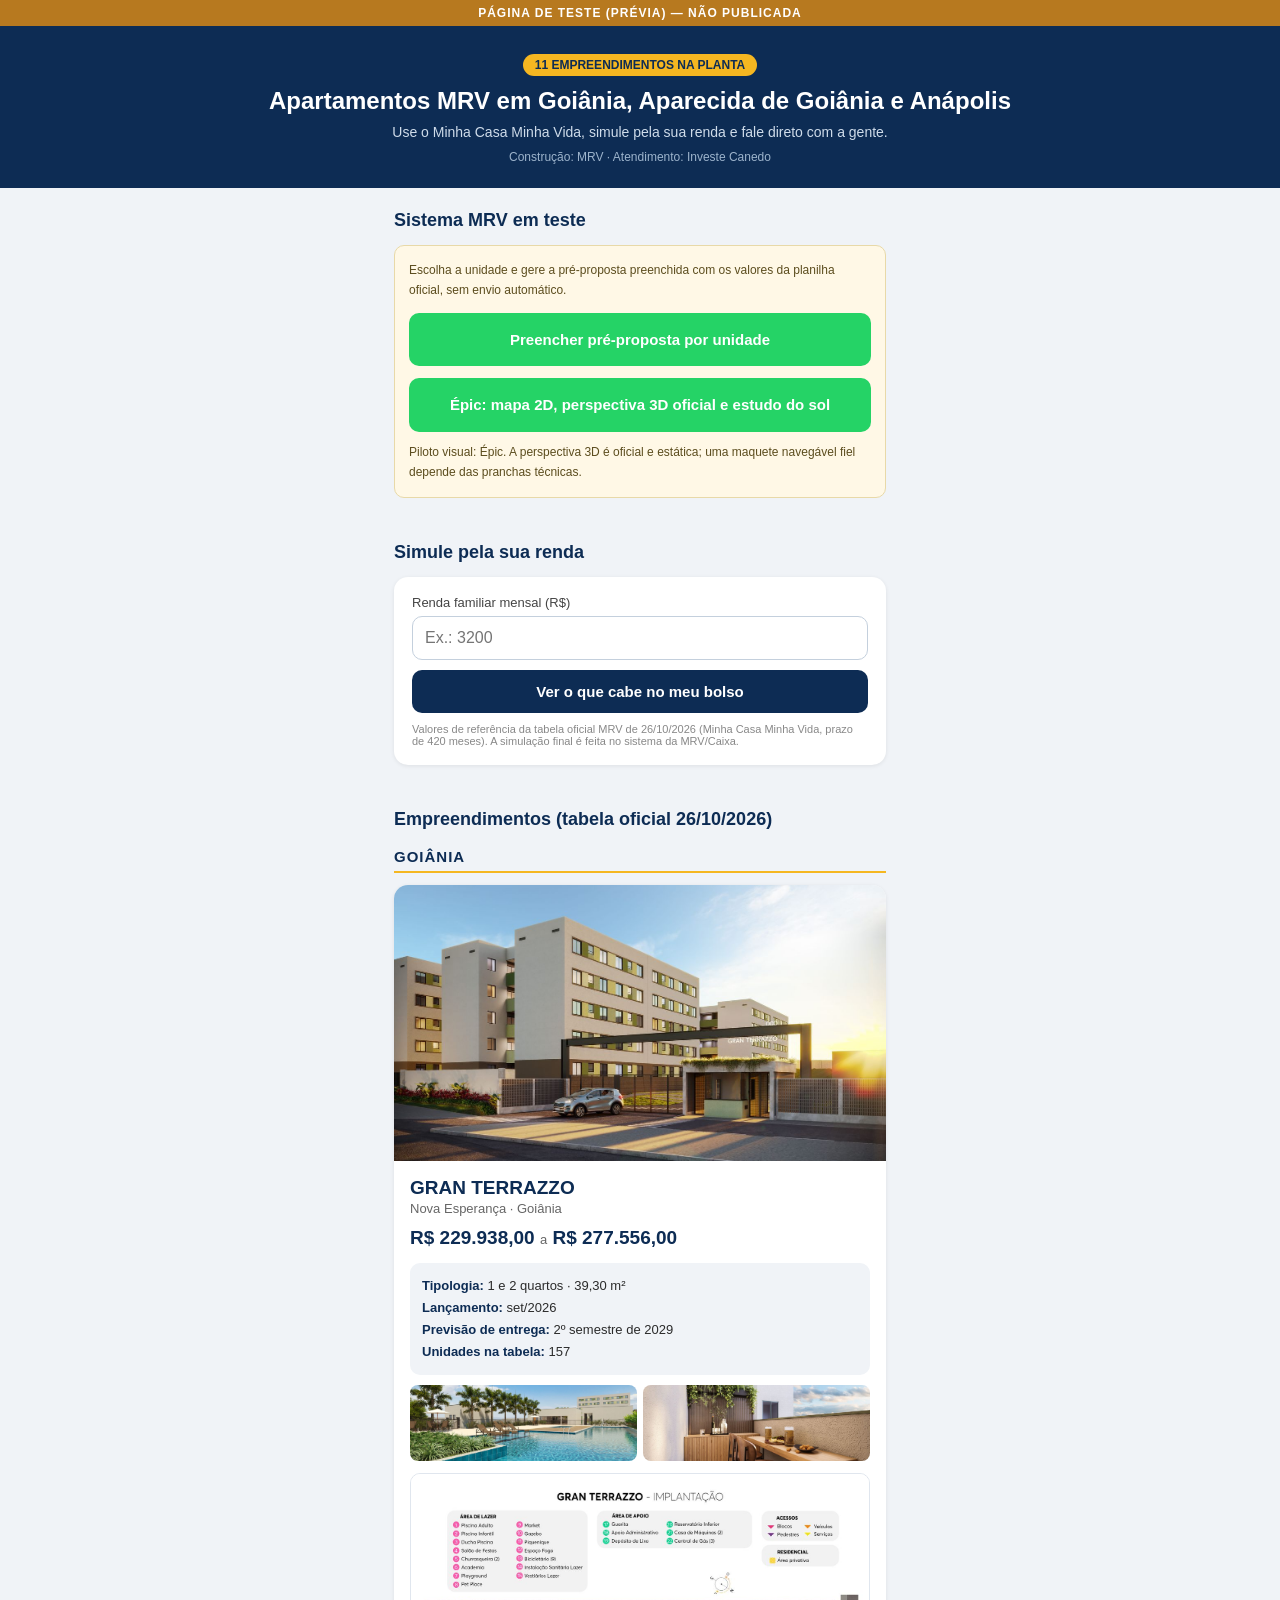
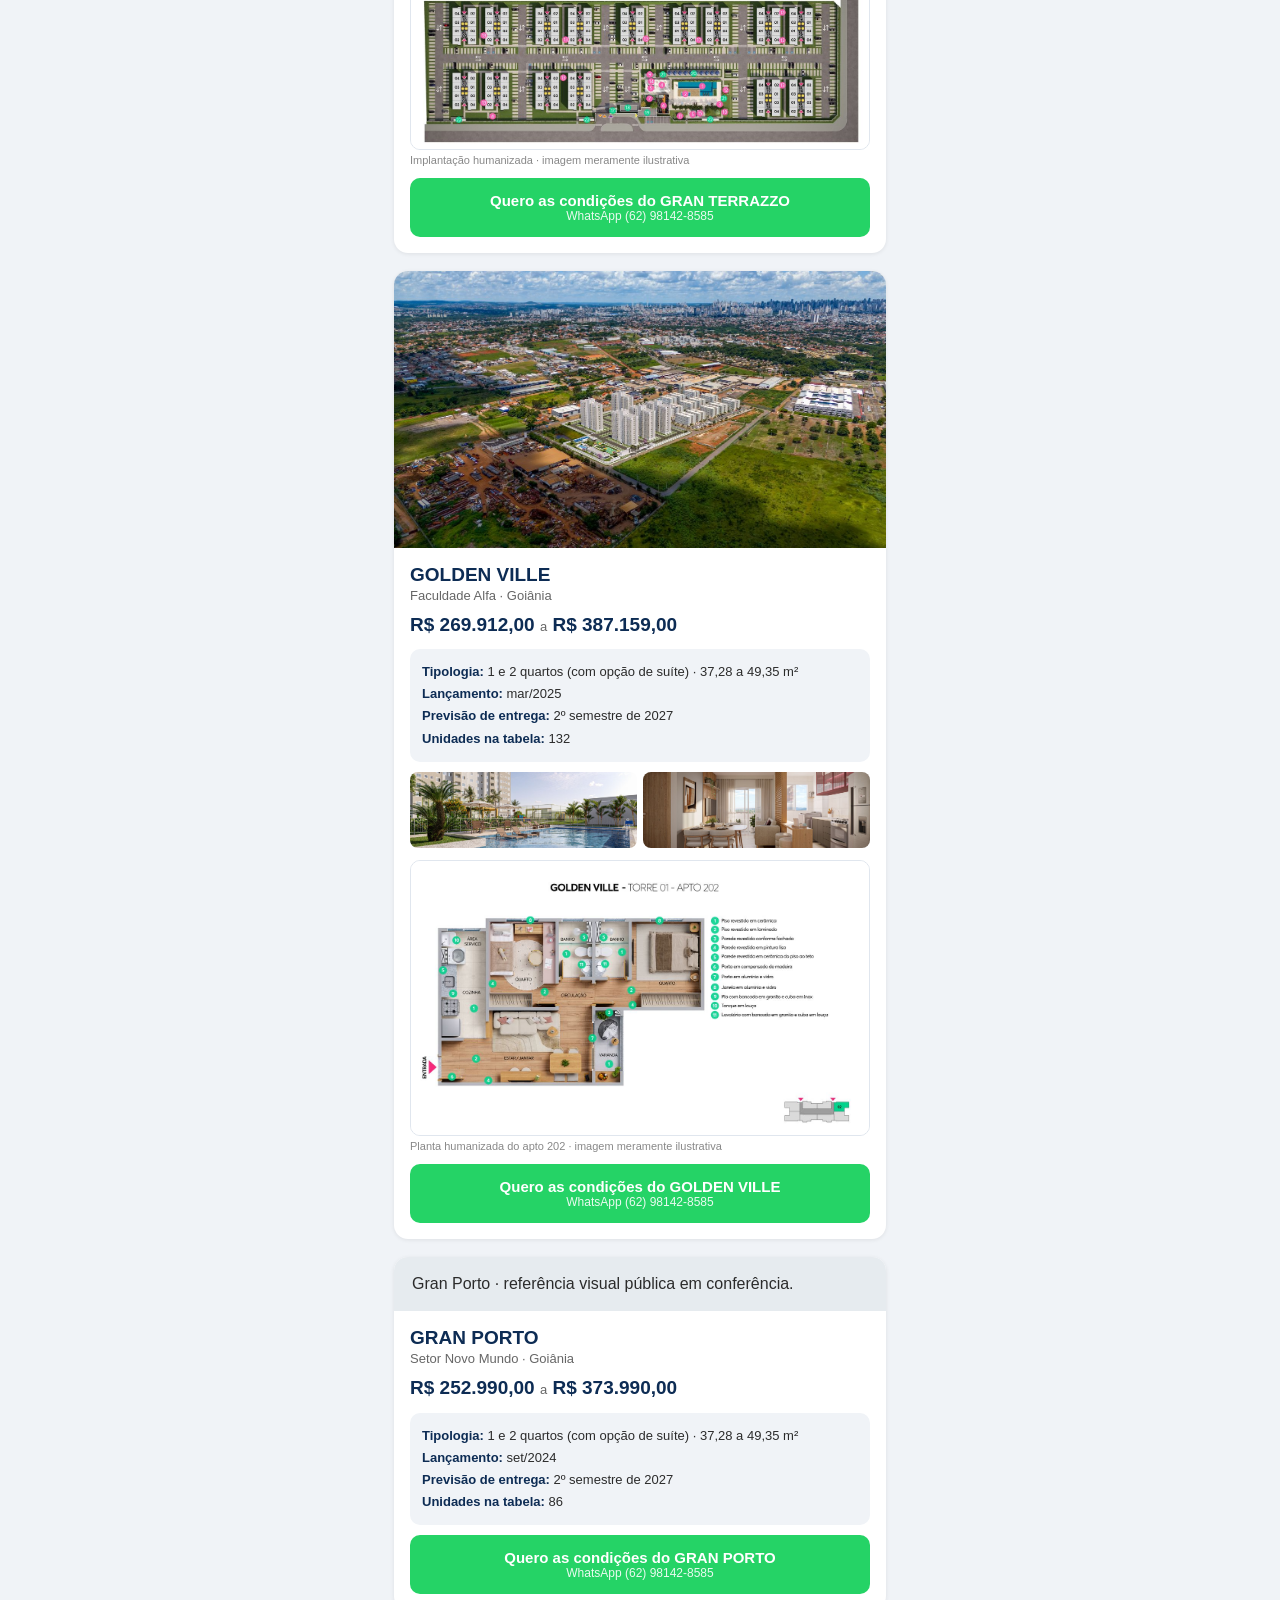
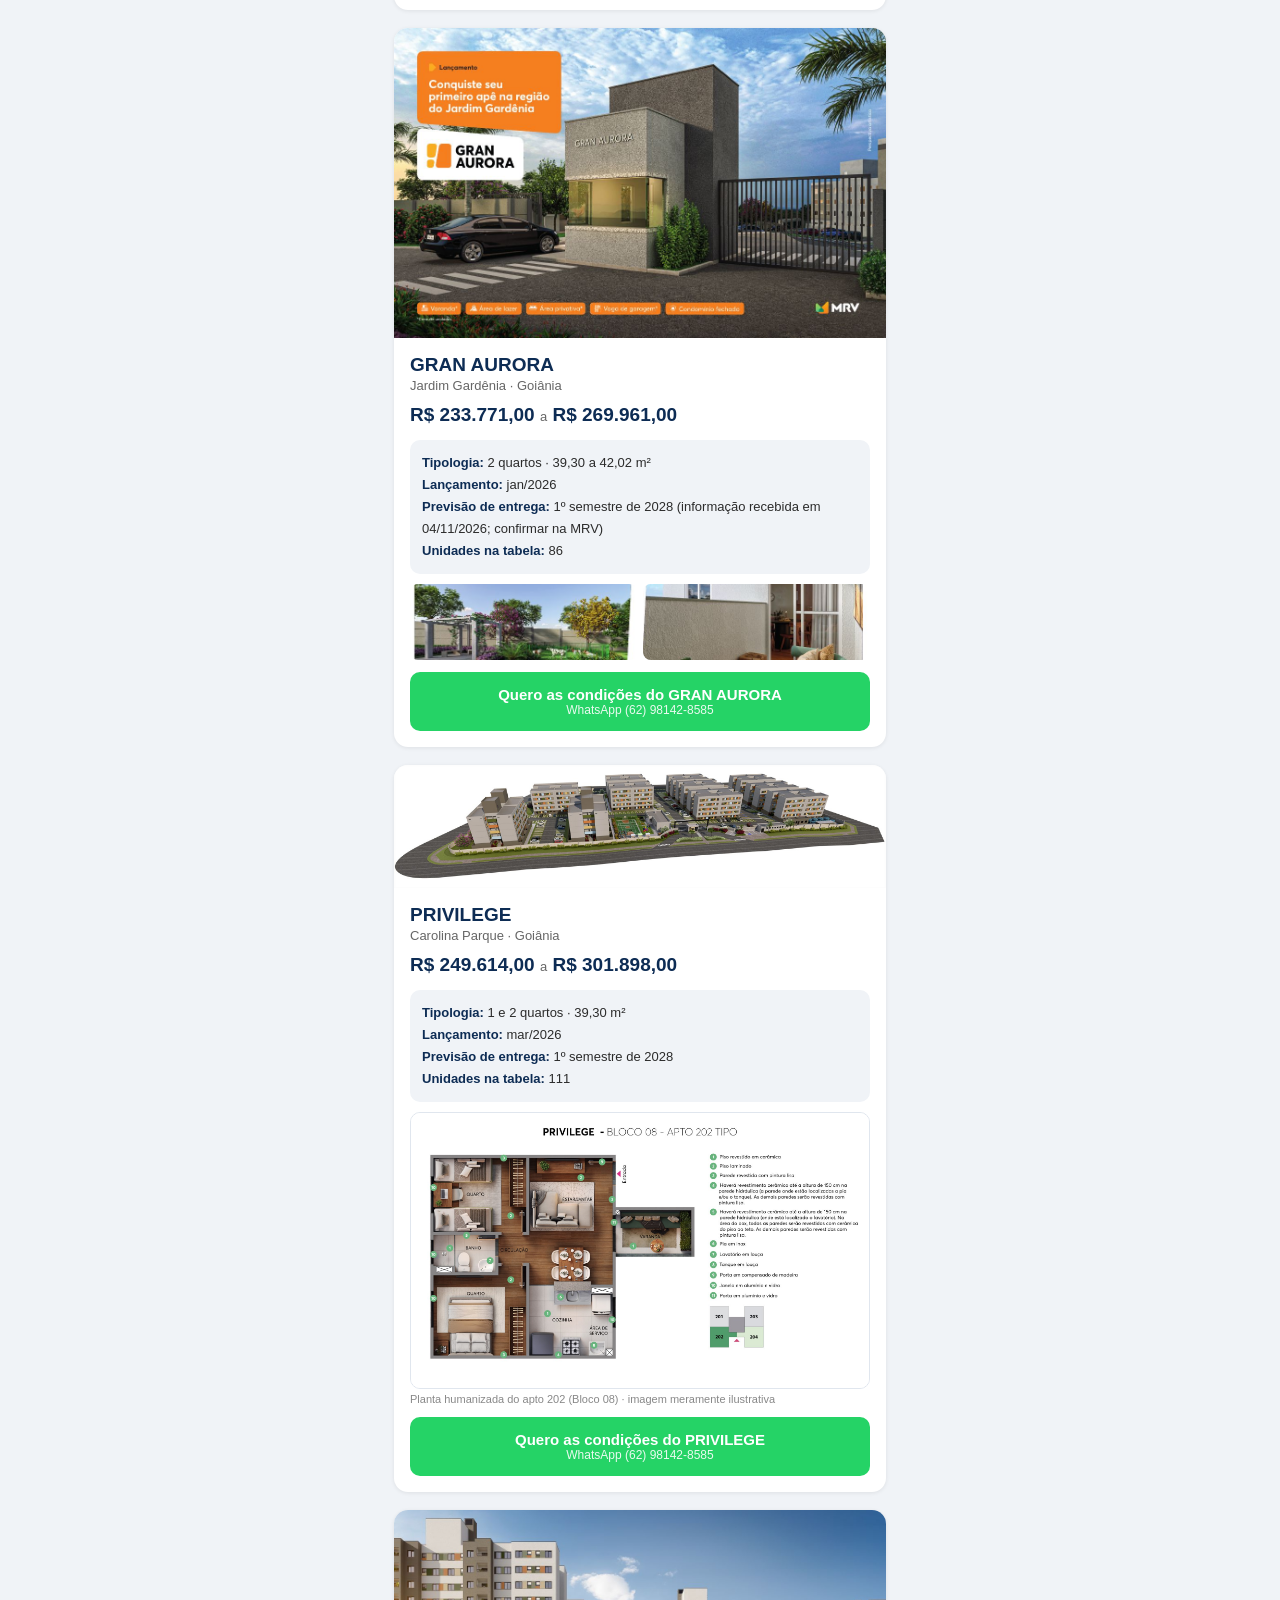
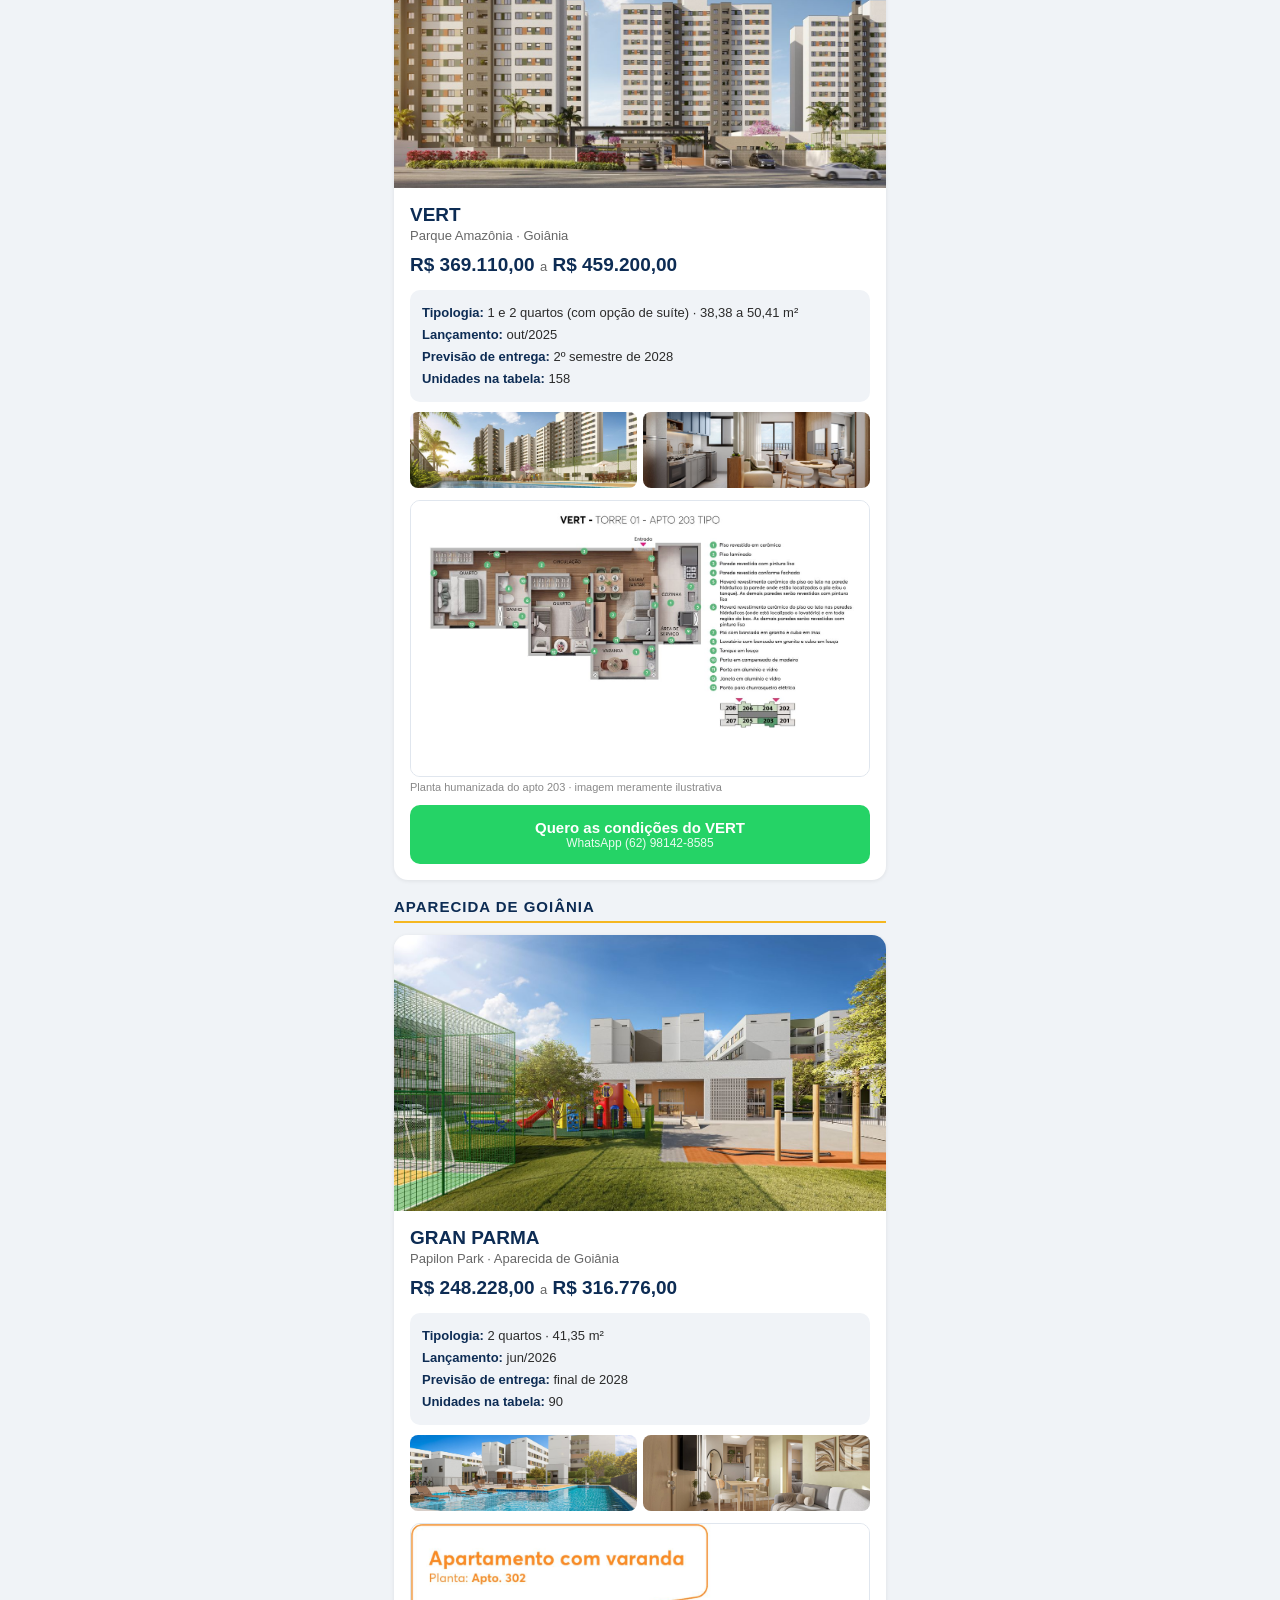
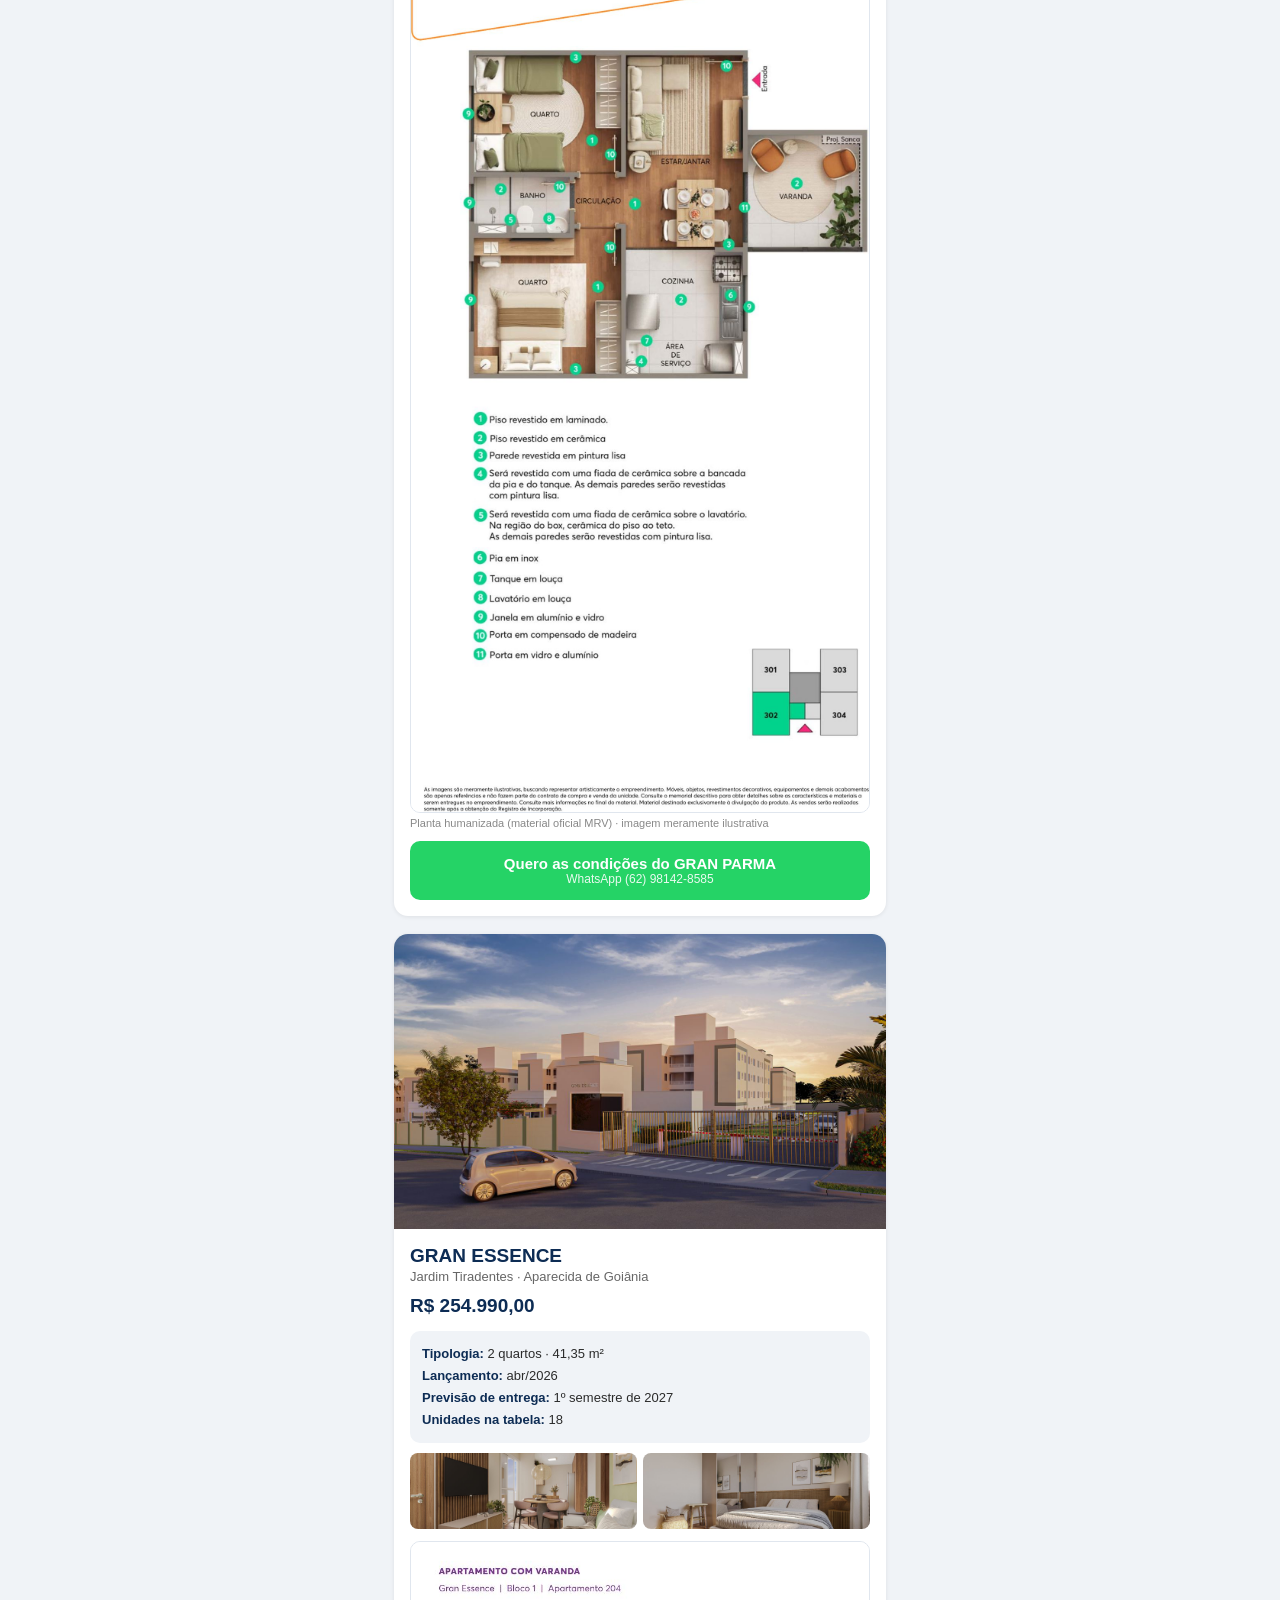
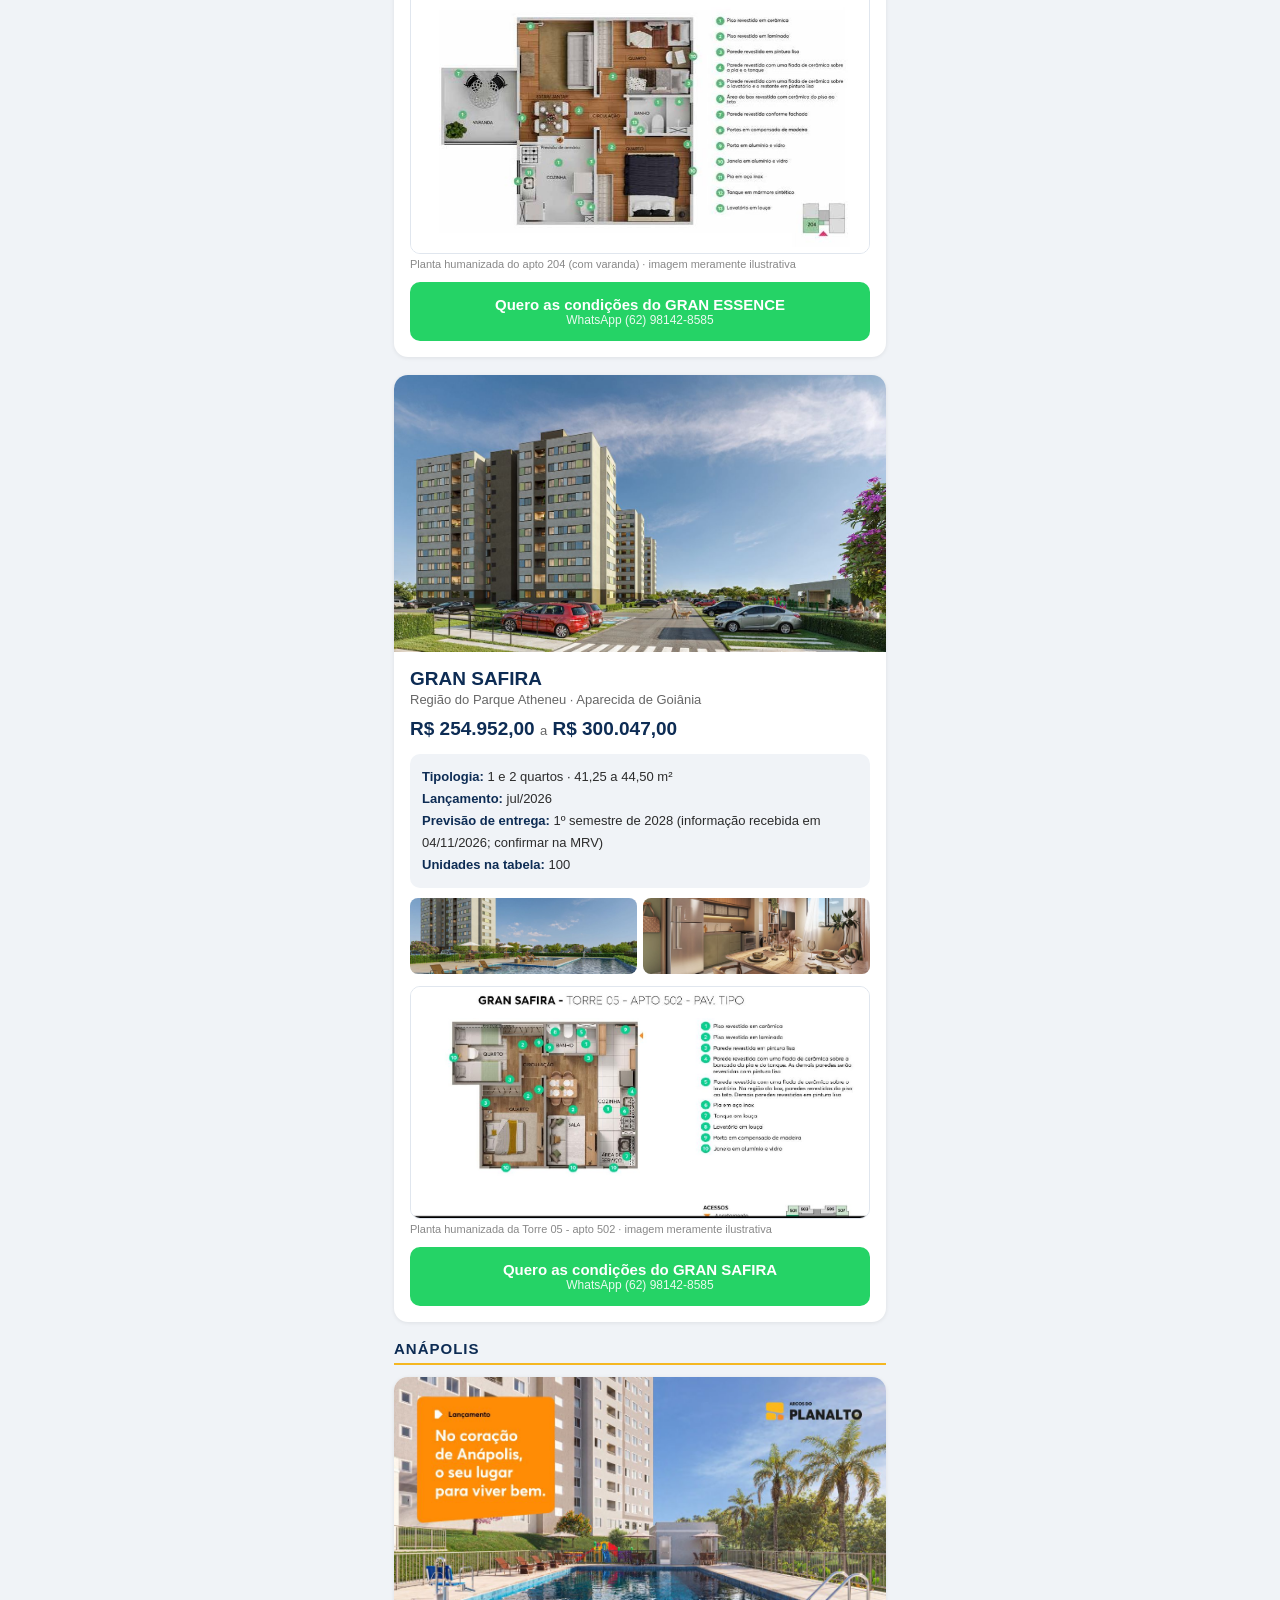
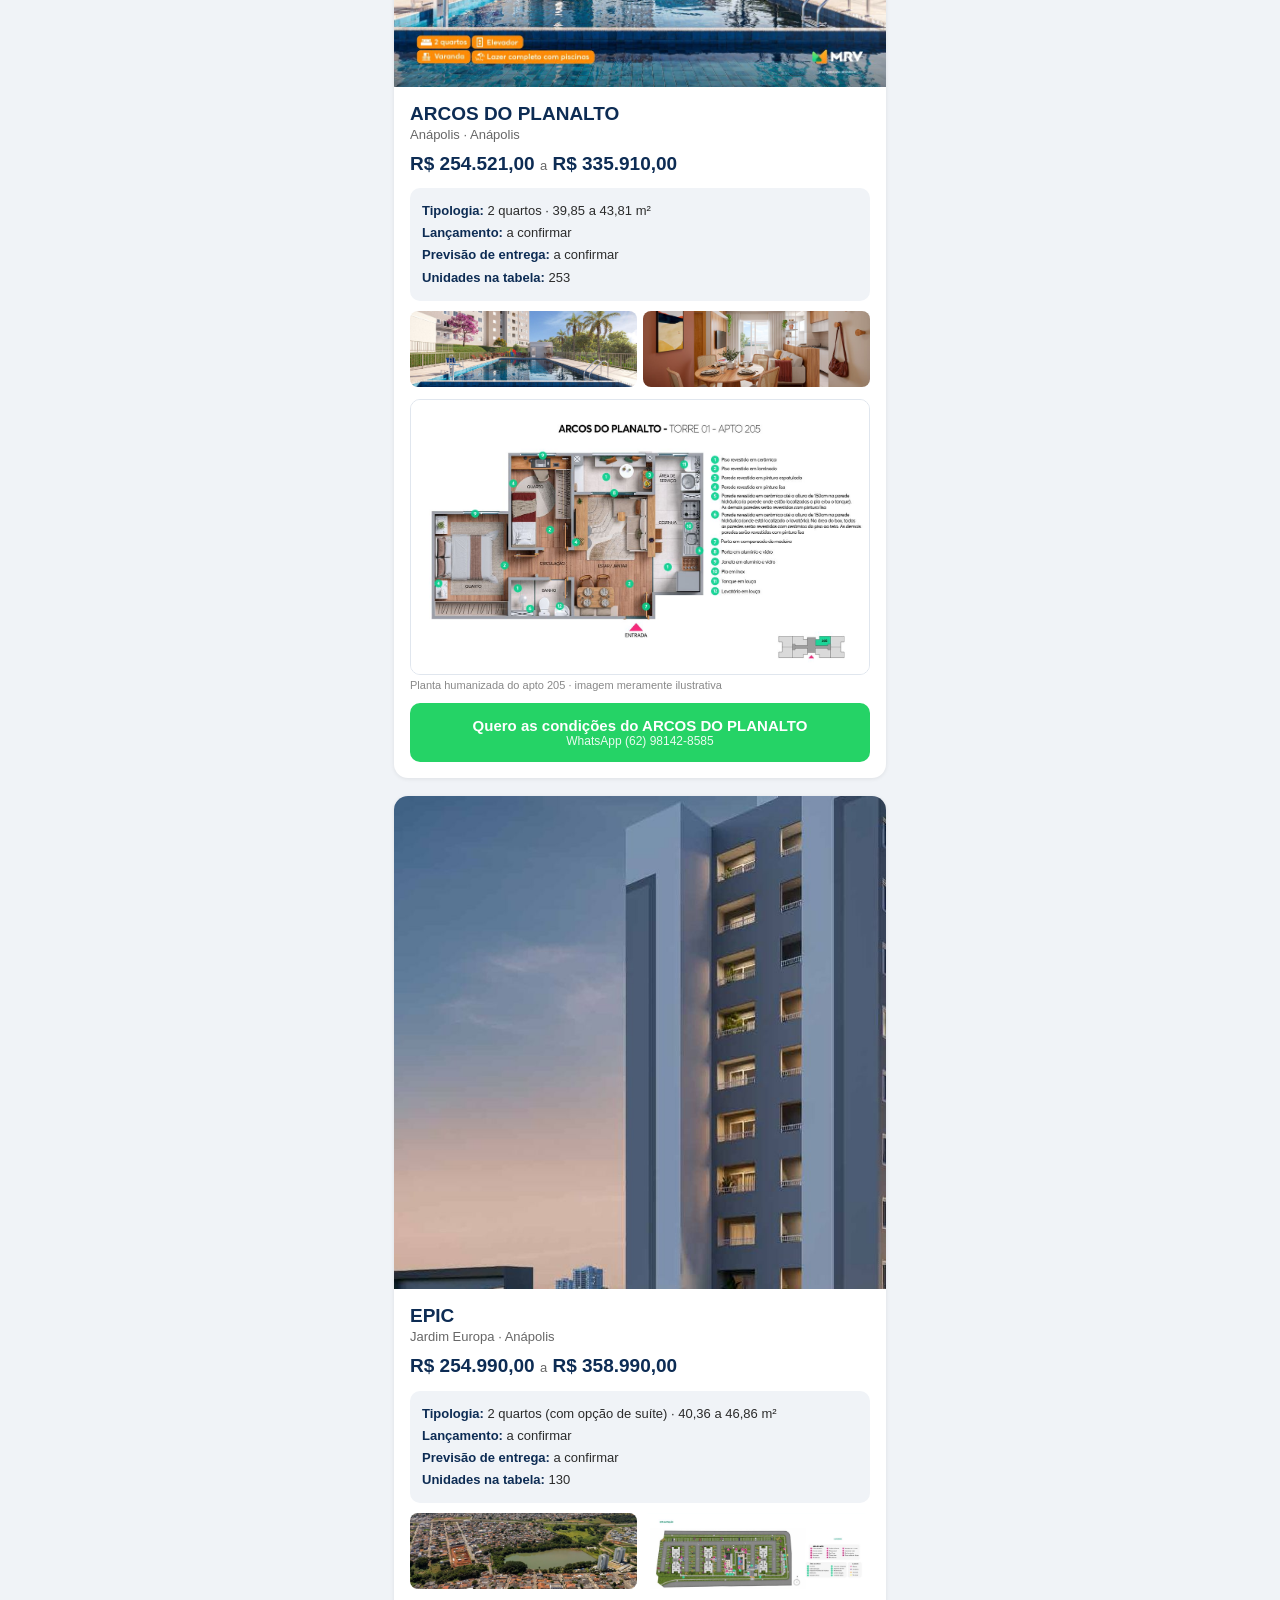
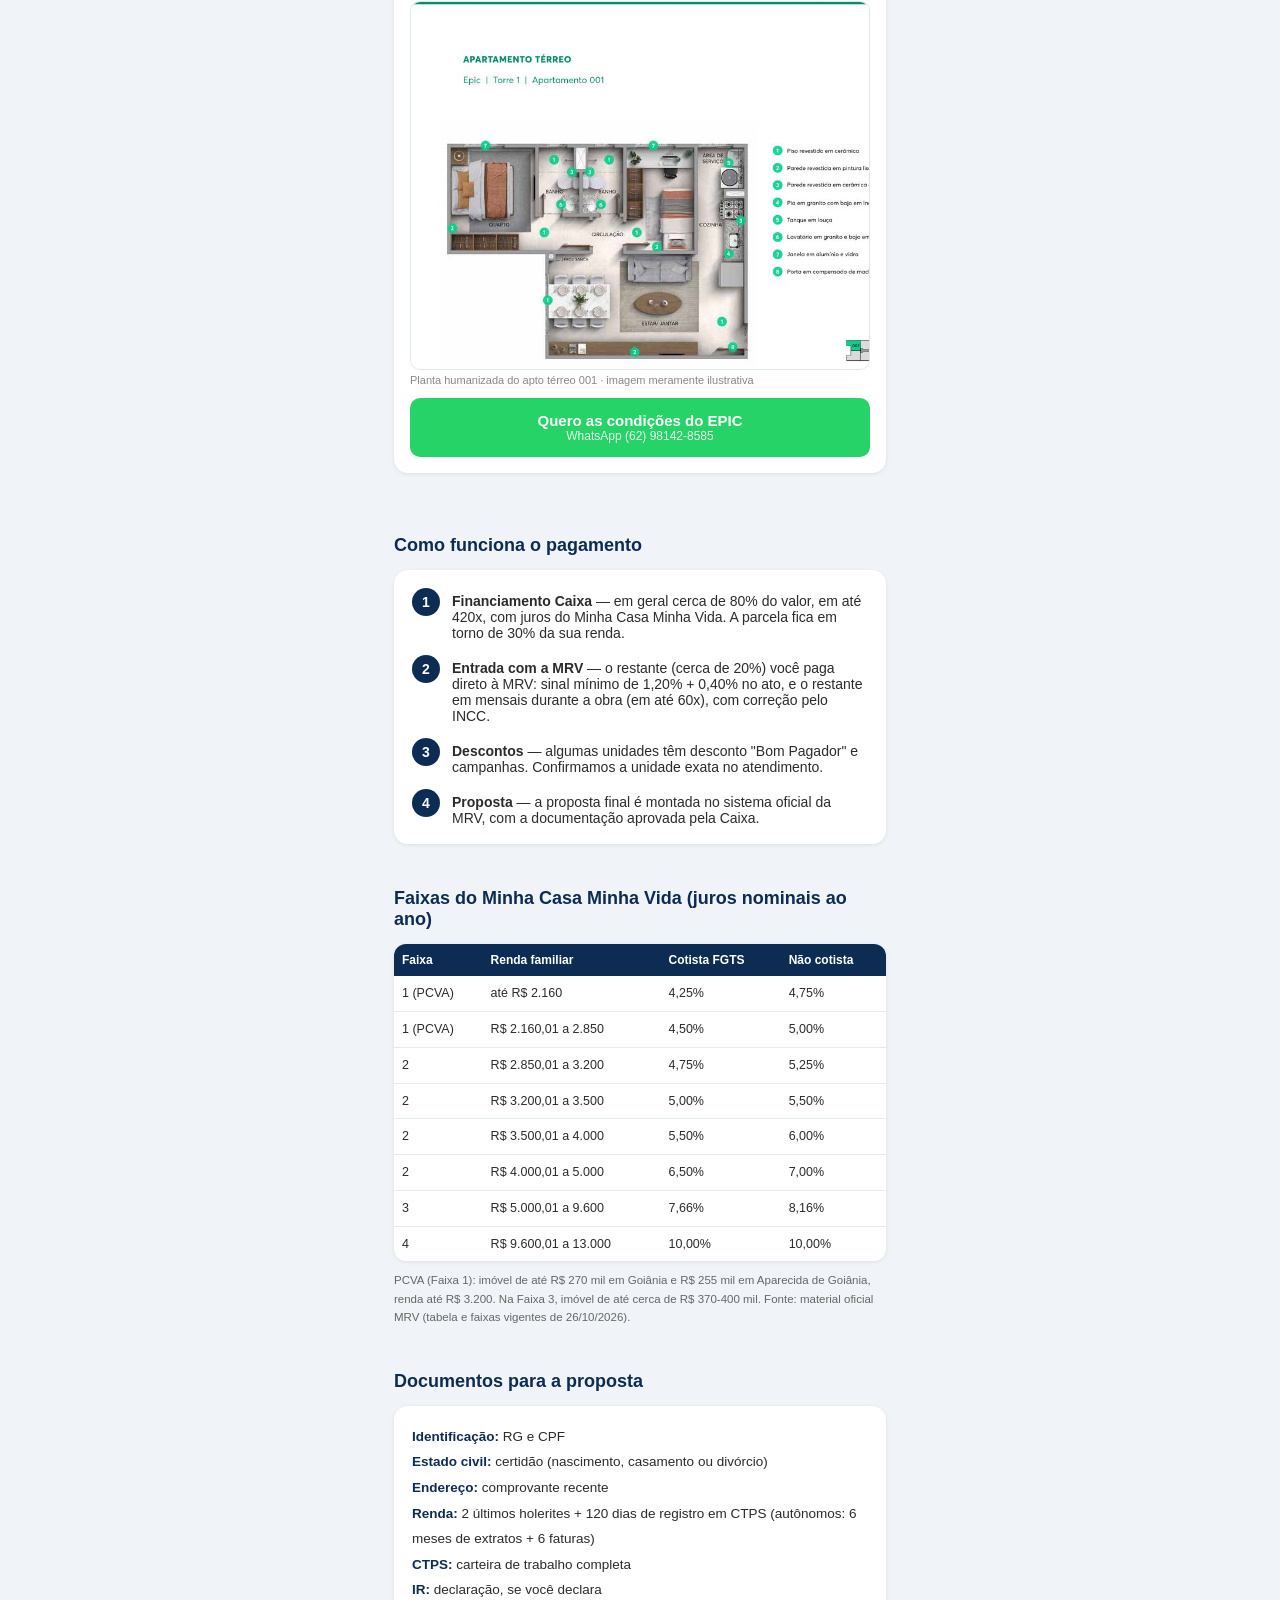
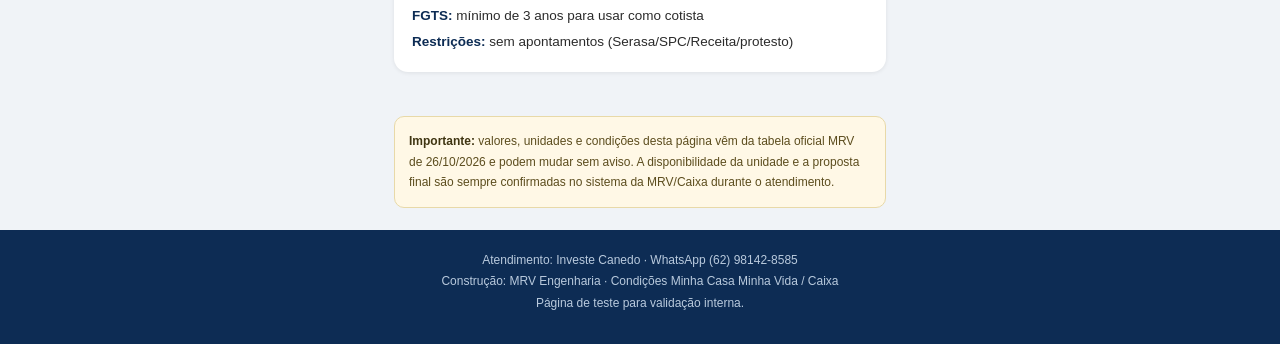
==== commit a421fbdc: "MRV v4 teste: maquete Epic aproximada, decorados oficiais e retirada de recortes internos" ====
--- a/index.html
+++ b/index.html
@@ -113,7 +113,7 @@
     </div>
   </div>
   <div class="card">
-    <img class="hero" src="img/porto-hero.jpg" alt="Perspectiva artística - GRAN PORTO (material oficial MRV)" loading="lazy">
+    <p style="padding:18px;background:#e6ebef">Gran Porto · referência visual pública em conferência.</p>
     <div class="card-body">
       <h3>GRAN PORTO</h3>
       <div class="tipo">Setor Novo Mundo · Goiânia</div>
@@ -123,8 +123,8 @@
         <b>Lançamento:</b> set/2024<br><b>Previsão de entrega:</b> 2º semestre de 2027<br>
         <b>Unidades na tabela:</b> 86
       </div>
-    <div class="gal"><a href="img/porto-1.jpg" target="_blank"><img src="img/porto-1.jpg" alt="Perspectiva artística - espaço gourmet" loading="lazy"></a></div>
-    <figure class="planta"><a href="img/porto-planta.jpg" target="_blank"><img src="img/porto-planta.jpg" alt="Planta humanizada do apto térreo 005" loading="lazy"></a><figcaption class="plabel">Planta humanizada do apto térreo 005 · imagem meramente ilustrativa</figcaption></figure>
+    
+    
       <a class="cta" href="https://wa.me/5562981428585?text=Oi!%20Quero%20saber%20as%20condições%20do%20GRAN%20PORTO%20%28Goiânia%29%20da%20MRV.">Quero as condições do GRAN PORTO<small>WhatsApp (62) 98142-8585</small></a>
     </div>
   </div>
@@ -136,7 +136,7 @@
       <div class="valor">R$ 233.771,00 <span class="ate">a</span> R$ 269.961,00</div>
       <div class="fluxo">
         <b>Tipologia:</b> 2 quartos · 39,30 a 42,02 m²<br>
-        <b>Lançamento:</b> jan/2026<br><b>Previsão de entrega:</b> 1º semestre de 2029<br>
+        <b>Lançamento:</b> jan/2026<br><b>Previsão de entrega:</b> 1º semestre de 2028 (informação recebida em 04/11/2026; confirmar na MRV)<br>
         <b>Unidades na tabela:</b> 86
       </div>
     <div class="gal"><a href="img/aurora-1.jpg" target="_blank"><img src="img/aurora-1.jpg" alt="Perspectiva artística - gazebo e pet place" loading="lazy"></a><a href="img/aurora-2.jpg" target="_blank"><img src="img/aurora-2.jpg" alt="Perspectiva artística - varanda" loading="lazy"></a></div>
@@ -144,7 +144,7 @@
     </div>
   </div>
   <div class="card">
-    <img class="hero" src="img/privilege-hero.jpg" alt="Perspectiva artística - PRIVILEGE (material oficial MRV)" loading="lazy">
+    <img class="hero" src="img/privilege-publica.jpg" alt="Perspectiva artística - PRIVILEGE (material oficial MRV)" loading="lazy">
     <div class="card-body">
       <h3>PRIVILEGE</h3>
       <div class="tipo">Carolina Parque · Goiânia</div>
@@ -154,8 +154,8 @@
         <b>Lançamento:</b> mar/2026<br><b>Previsão de entrega:</b> 1º semestre de 2028<br>
         <b>Unidades na tabela:</b> 111
       </div>
-    <div class="gal"><a href="img/privilege-1.jpg" target="_blank"><img src="img/privilege-1.jpg" alt="Perspectiva artística - vista aérea da região" loading="lazy"></a><a href="img/privilege-2.jpg" target="_blank"><img src="img/privilege-2.jpg" alt="Perspectiva artística - implantação" loading="lazy"></a></div>
-    <figure class="planta"><a href="img/privilege-planta.jpg" target="_blank"><img src="img/privilege-planta.jpg" alt="Planta humanizada do apto 202 (Bloco 08)" loading="lazy"></a><figcaption class="plabel">Planta humanizada do apto 202 (Bloco 08) · imagem meramente ilustrativa</figcaption></figure>
+    
+    <figure class="planta"><a href="img/privilege-planta-publica.jpg" target="_blank"><img src="img/privilege-planta-publica.jpg" alt="Planta humanizada do apto 202 (Bloco 08)" loading="lazy"></a><figcaption class="plabel">Planta humanizada do apto 202 (Bloco 08) · imagem meramente ilustrativa</figcaption></figure>
       <a class="cta" href="https://wa.me/5562981428585?text=Oi!%20Quero%20saber%20as%20condições%20do%20PRIVILEGE%20%28Goiânia%29%20da%20MRV.">Quero as condições do PRIVILEGE<small>WhatsApp (62) 98142-8585</small></a>
     </div>
   </div>
@@ -216,7 +216,7 @@
       <div class="valor">R$ 254.952,00 <span class="ate">a</span> R$ 300.047,00</div>
       <div class="fluxo">
         <b>Tipologia:</b> 1 e 2 quartos · 41,25 a 44,50 m²<br>
-        <b>Lançamento:</b> jul/2026<br><b>Previsão de entrega:</b> 1º semestre de 2029<br>
+        <b>Lançamento:</b> jul/2026<br><b>Previsão de entrega:</b> 1º semestre de 2028 (informação recebida em 04/11/2026; confirmar na MRV)<br>
         <b>Unidades na tabela:</b> 100
       </div>
     <div class="gal"><a href="img/safira-1.jpg" target="_blank"><img src="img/safira-1.jpg" alt="Perspectiva artística - piscina" loading="lazy"></a><a href="img/safira-2.jpg" target="_blank"><img src="img/safira-2.jpg" alt="Perspectiva artística - sala e cozinha do apto 502" loading="lazy"></a></div>
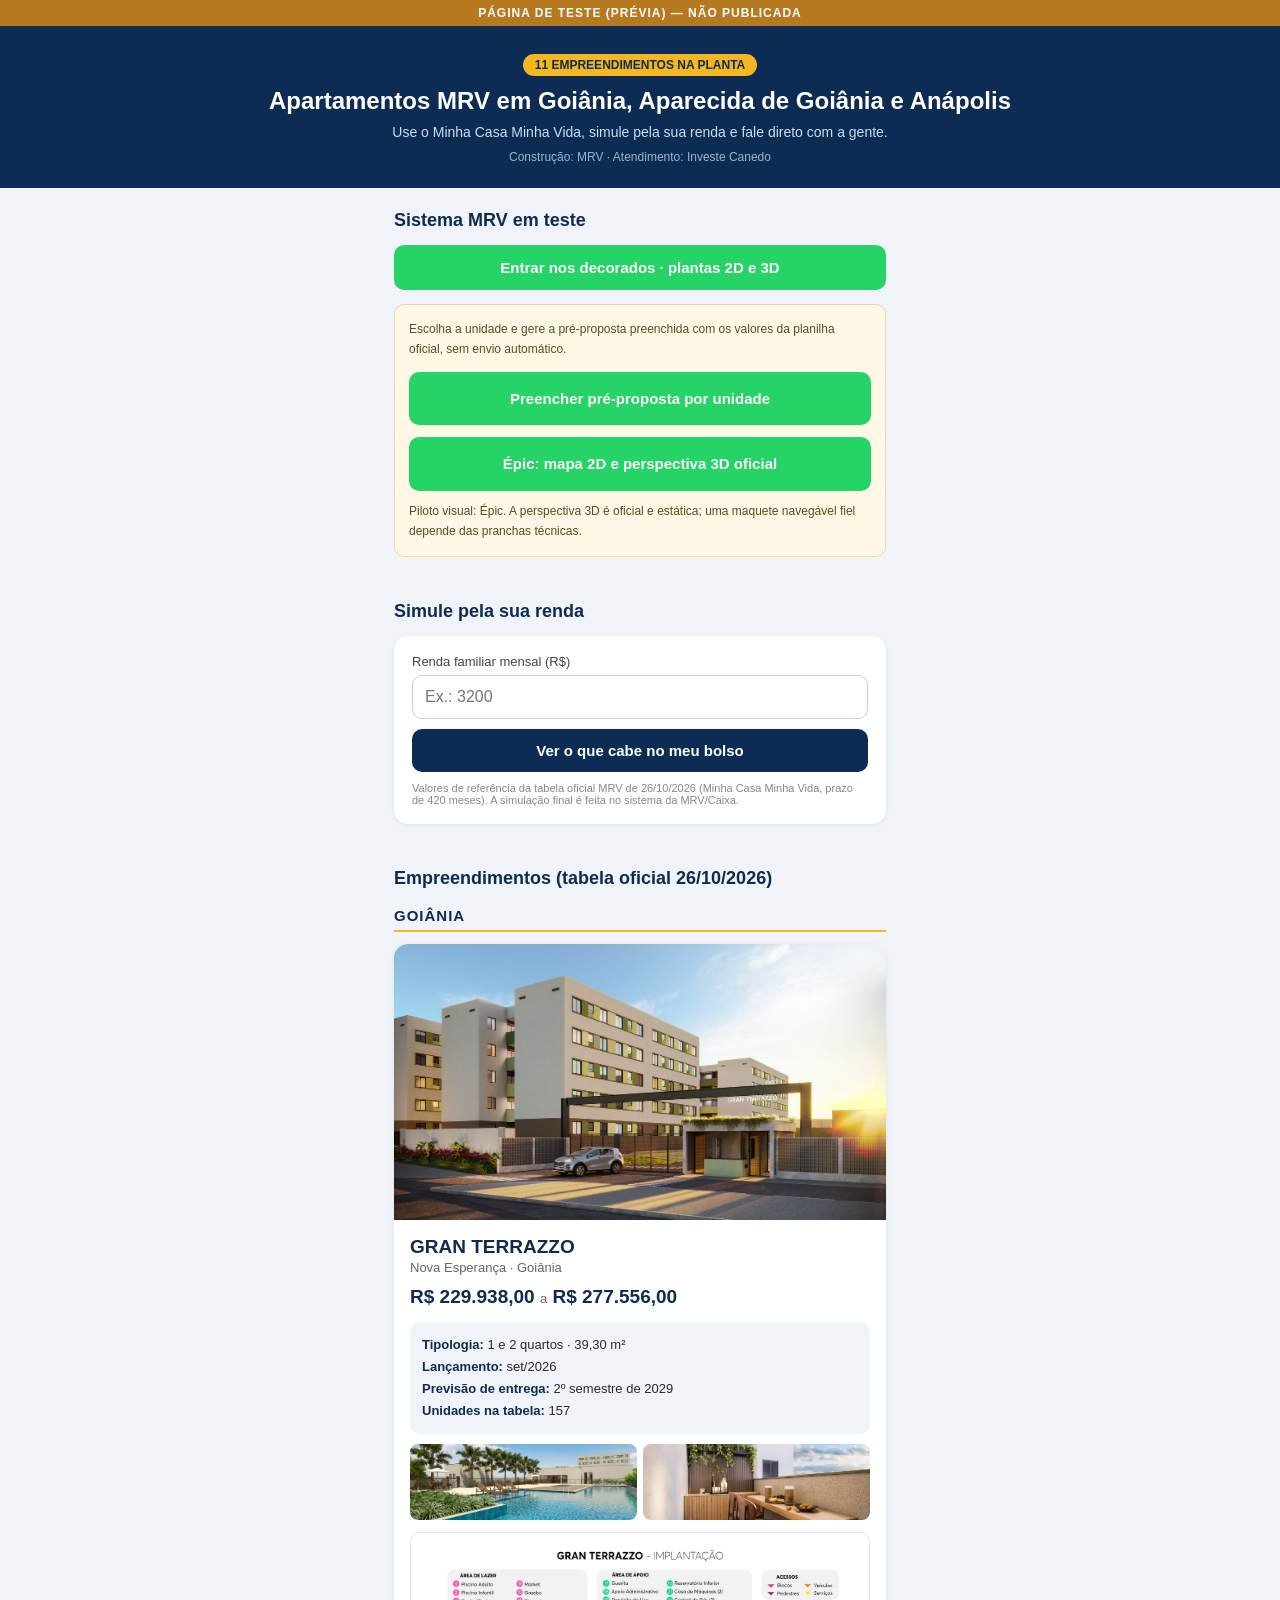
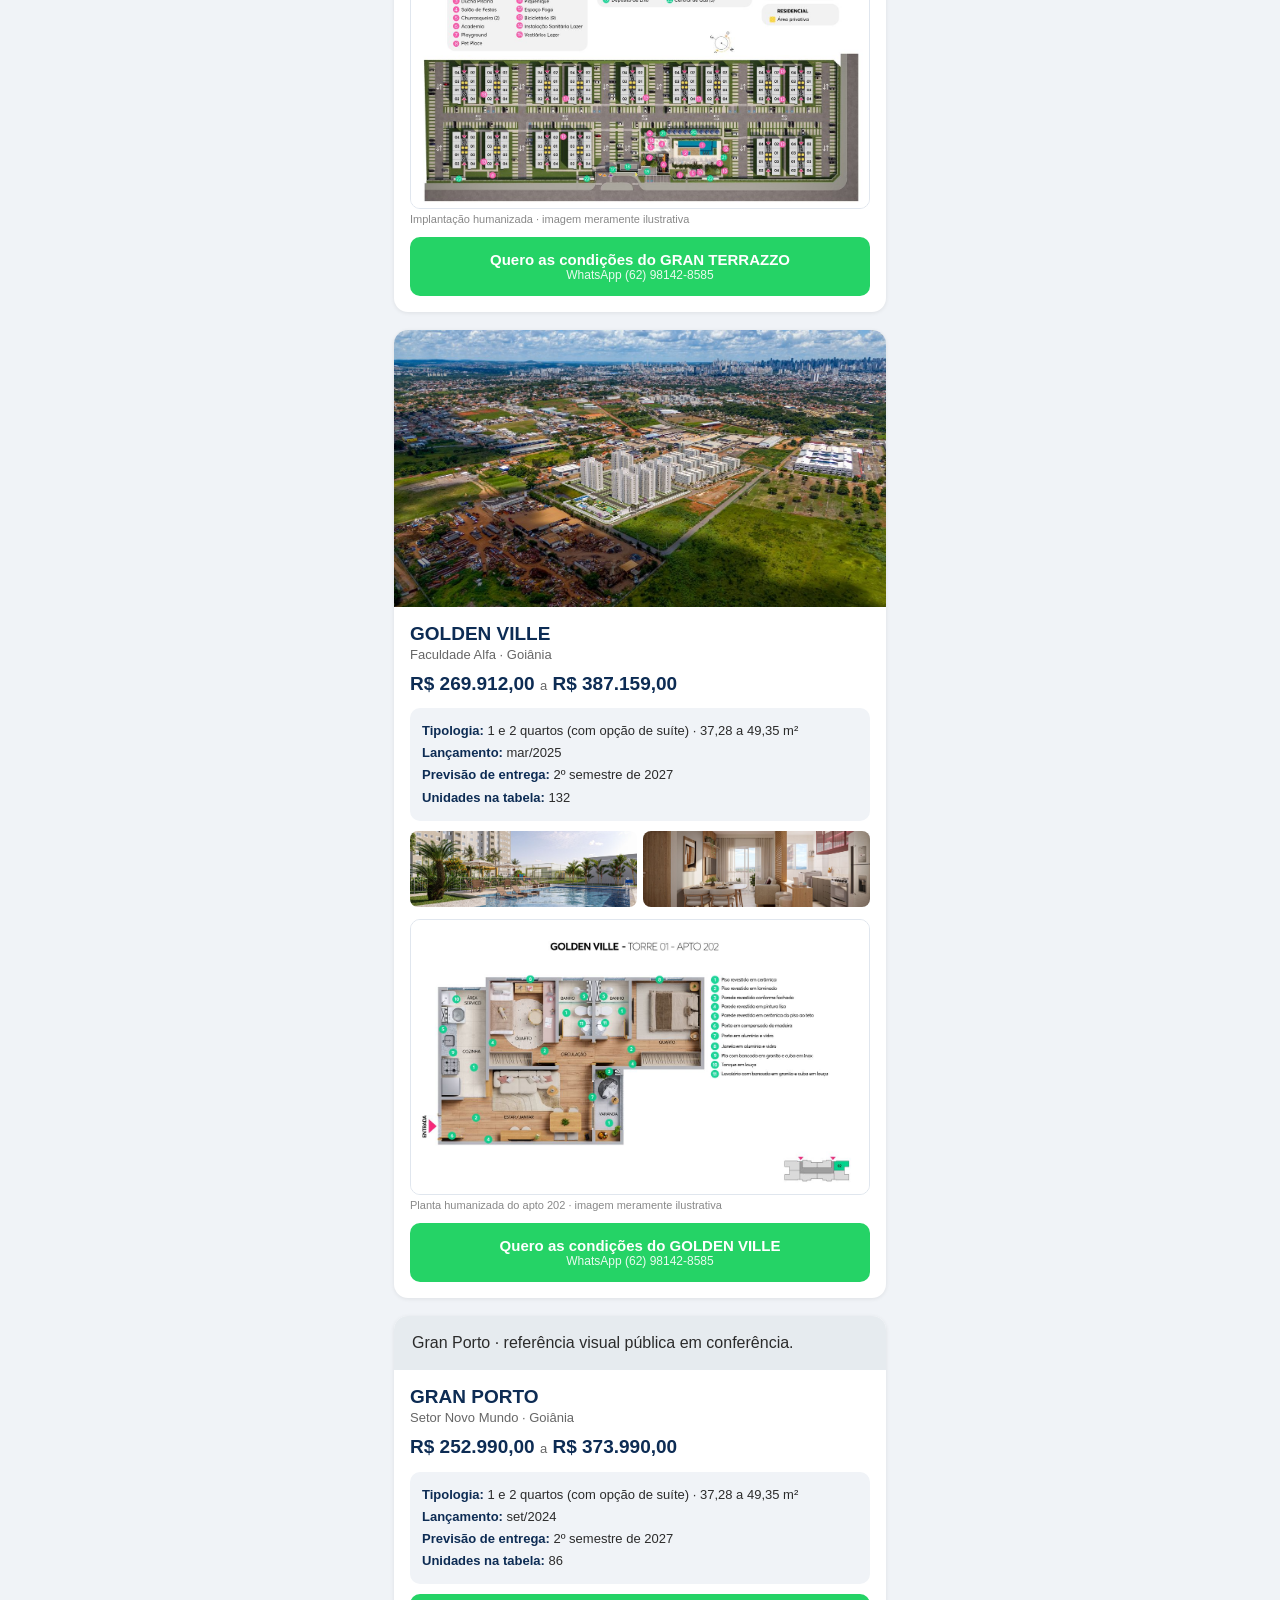
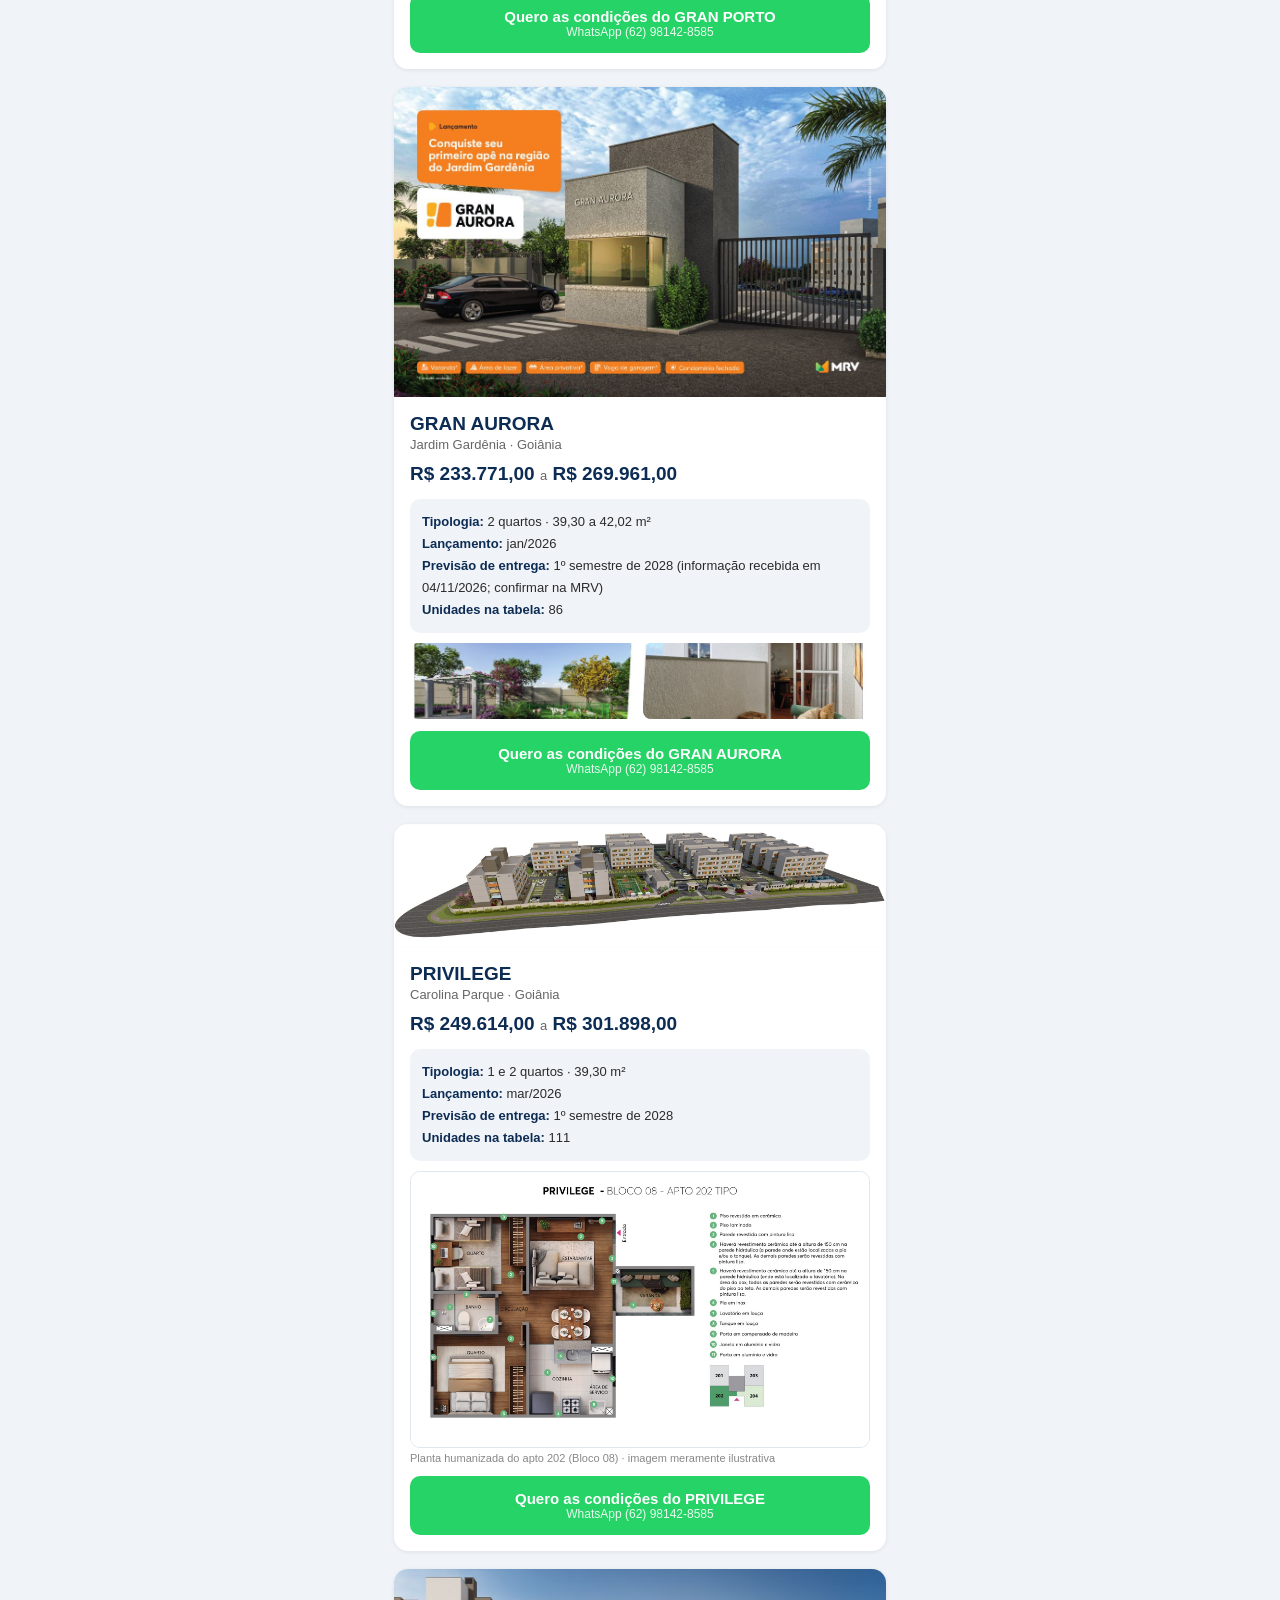
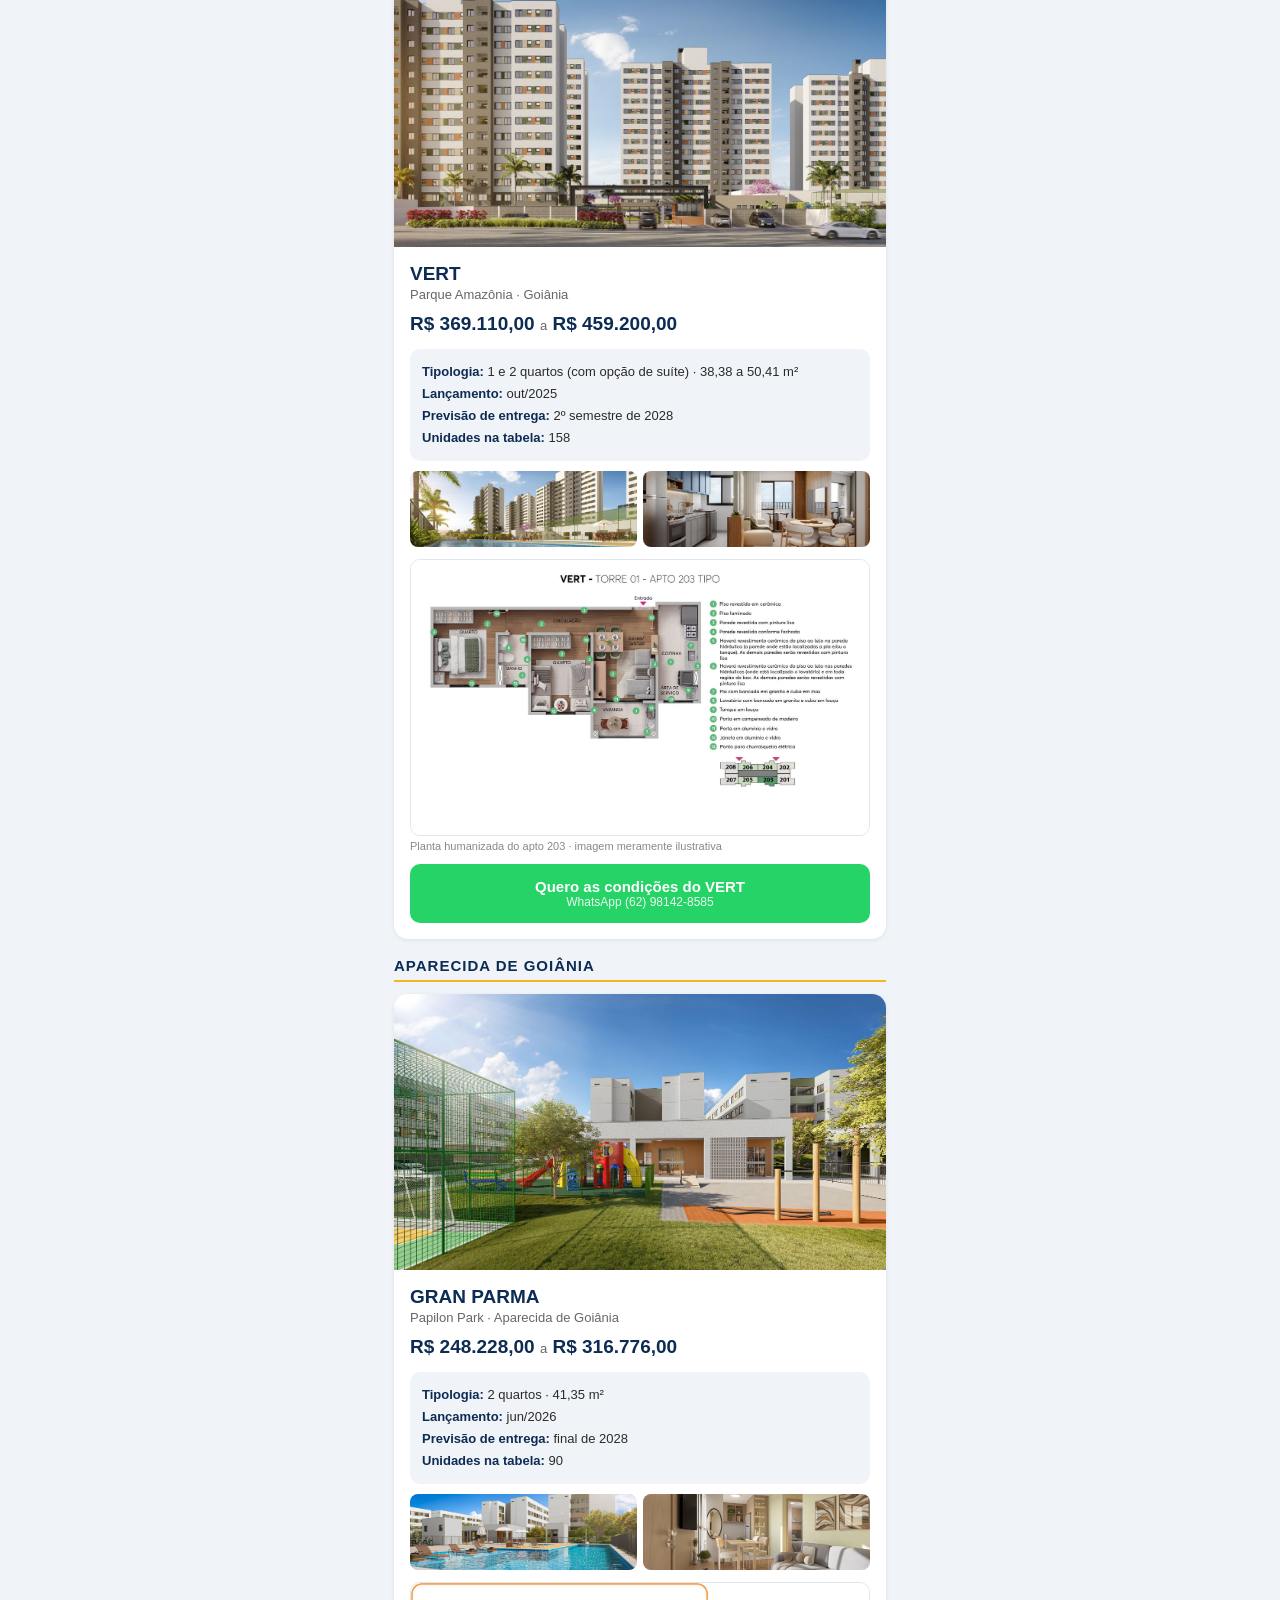
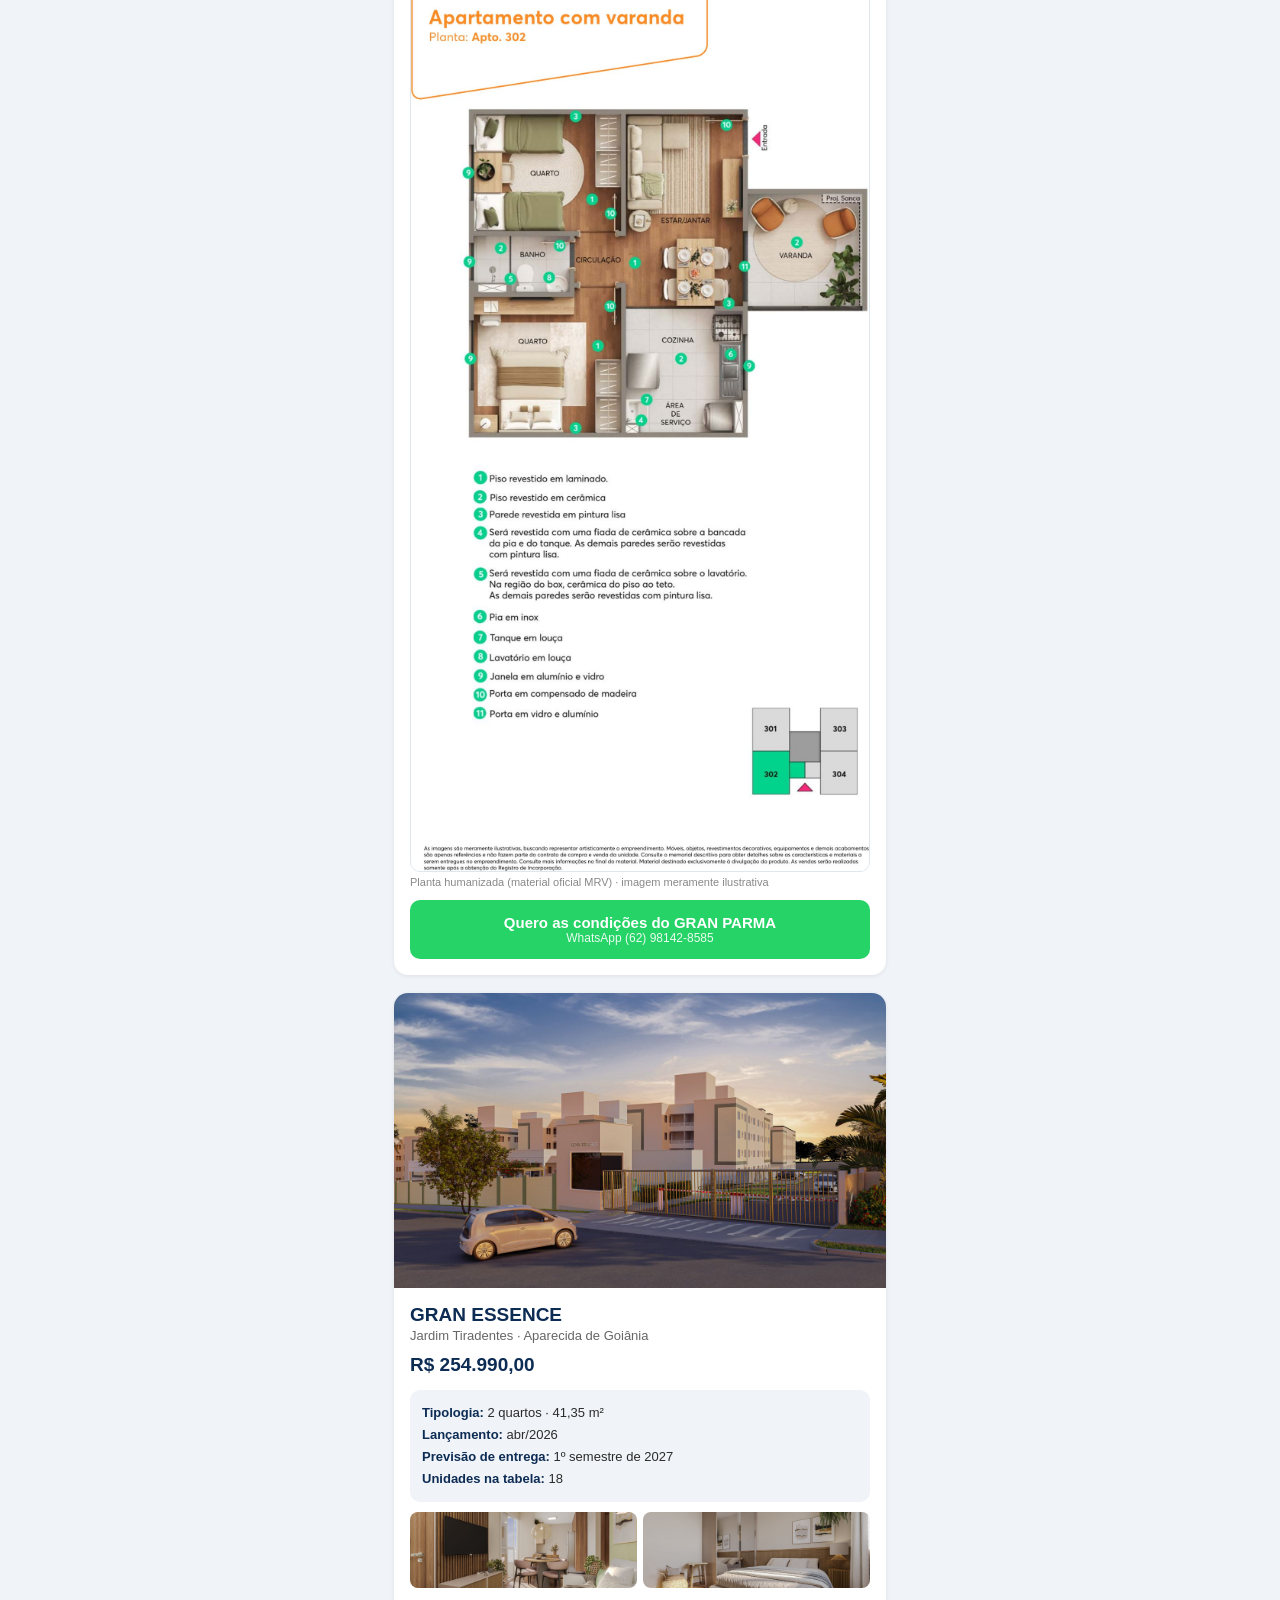
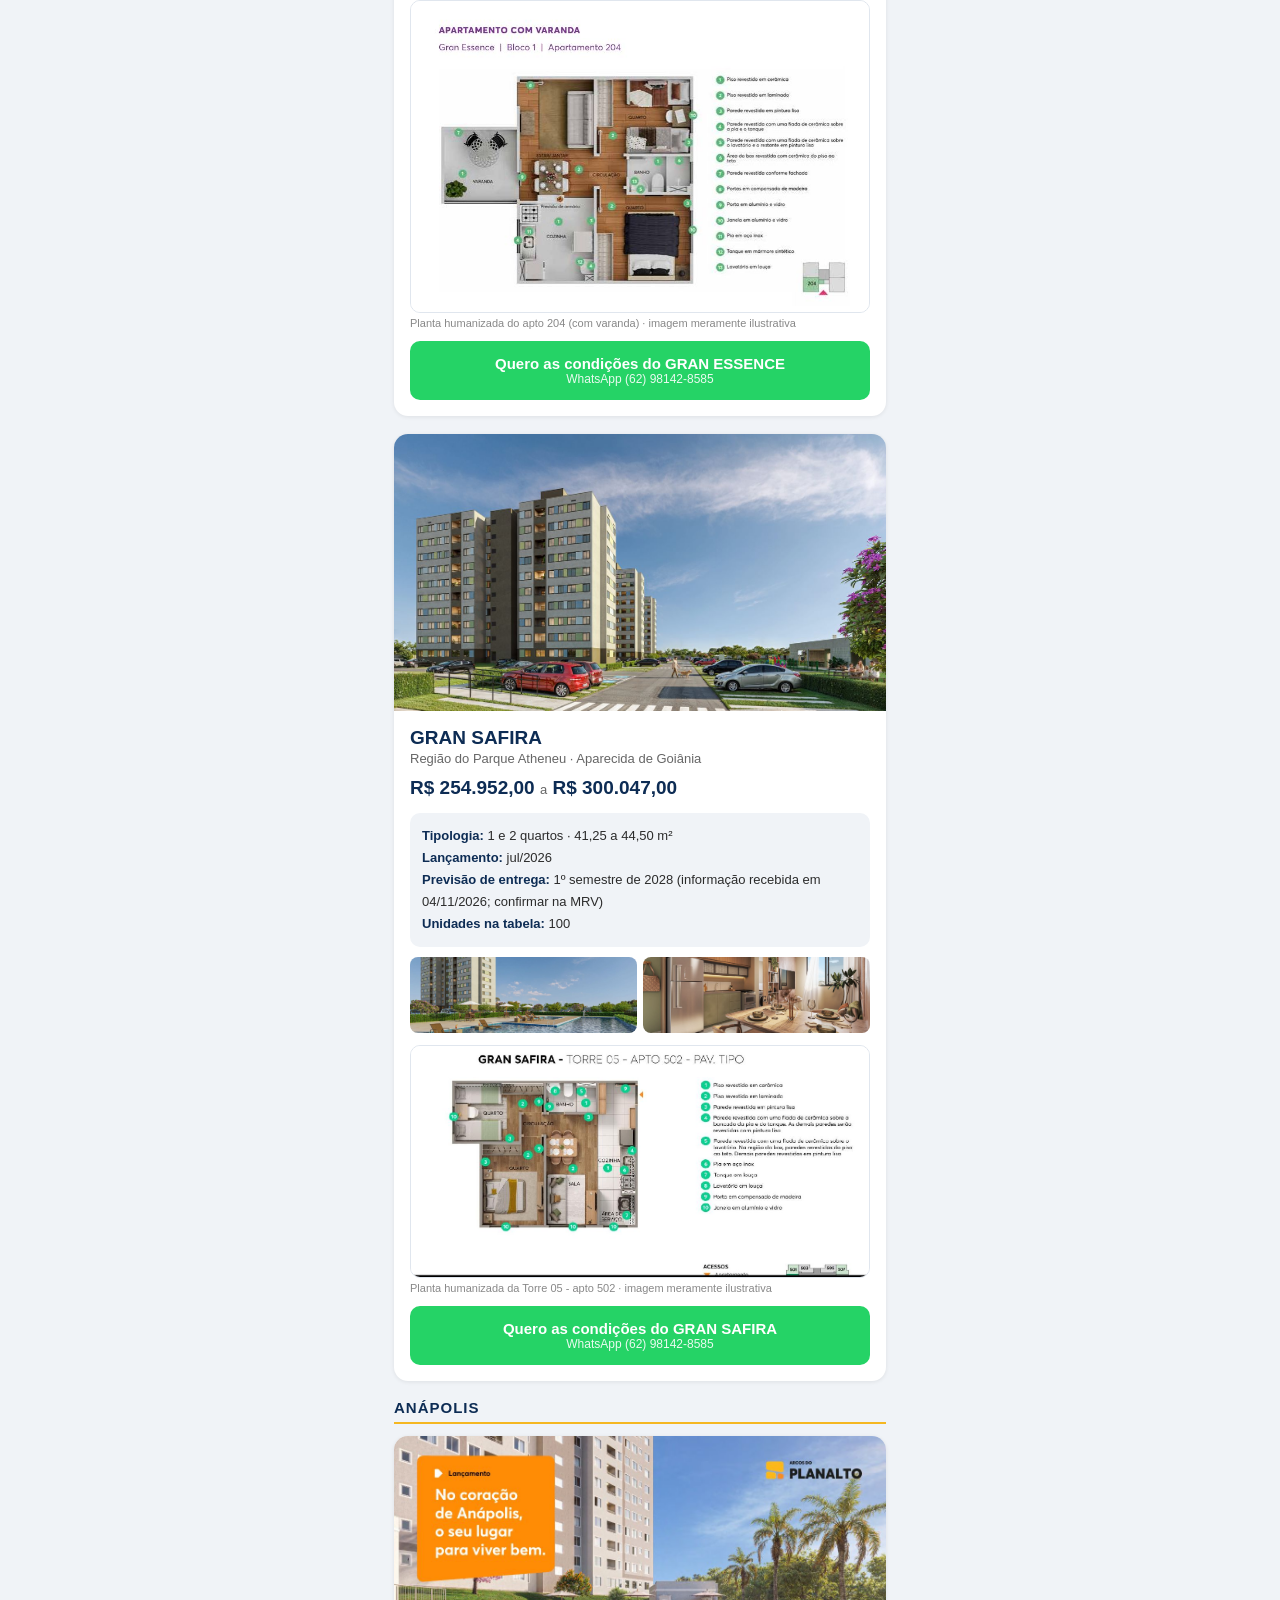
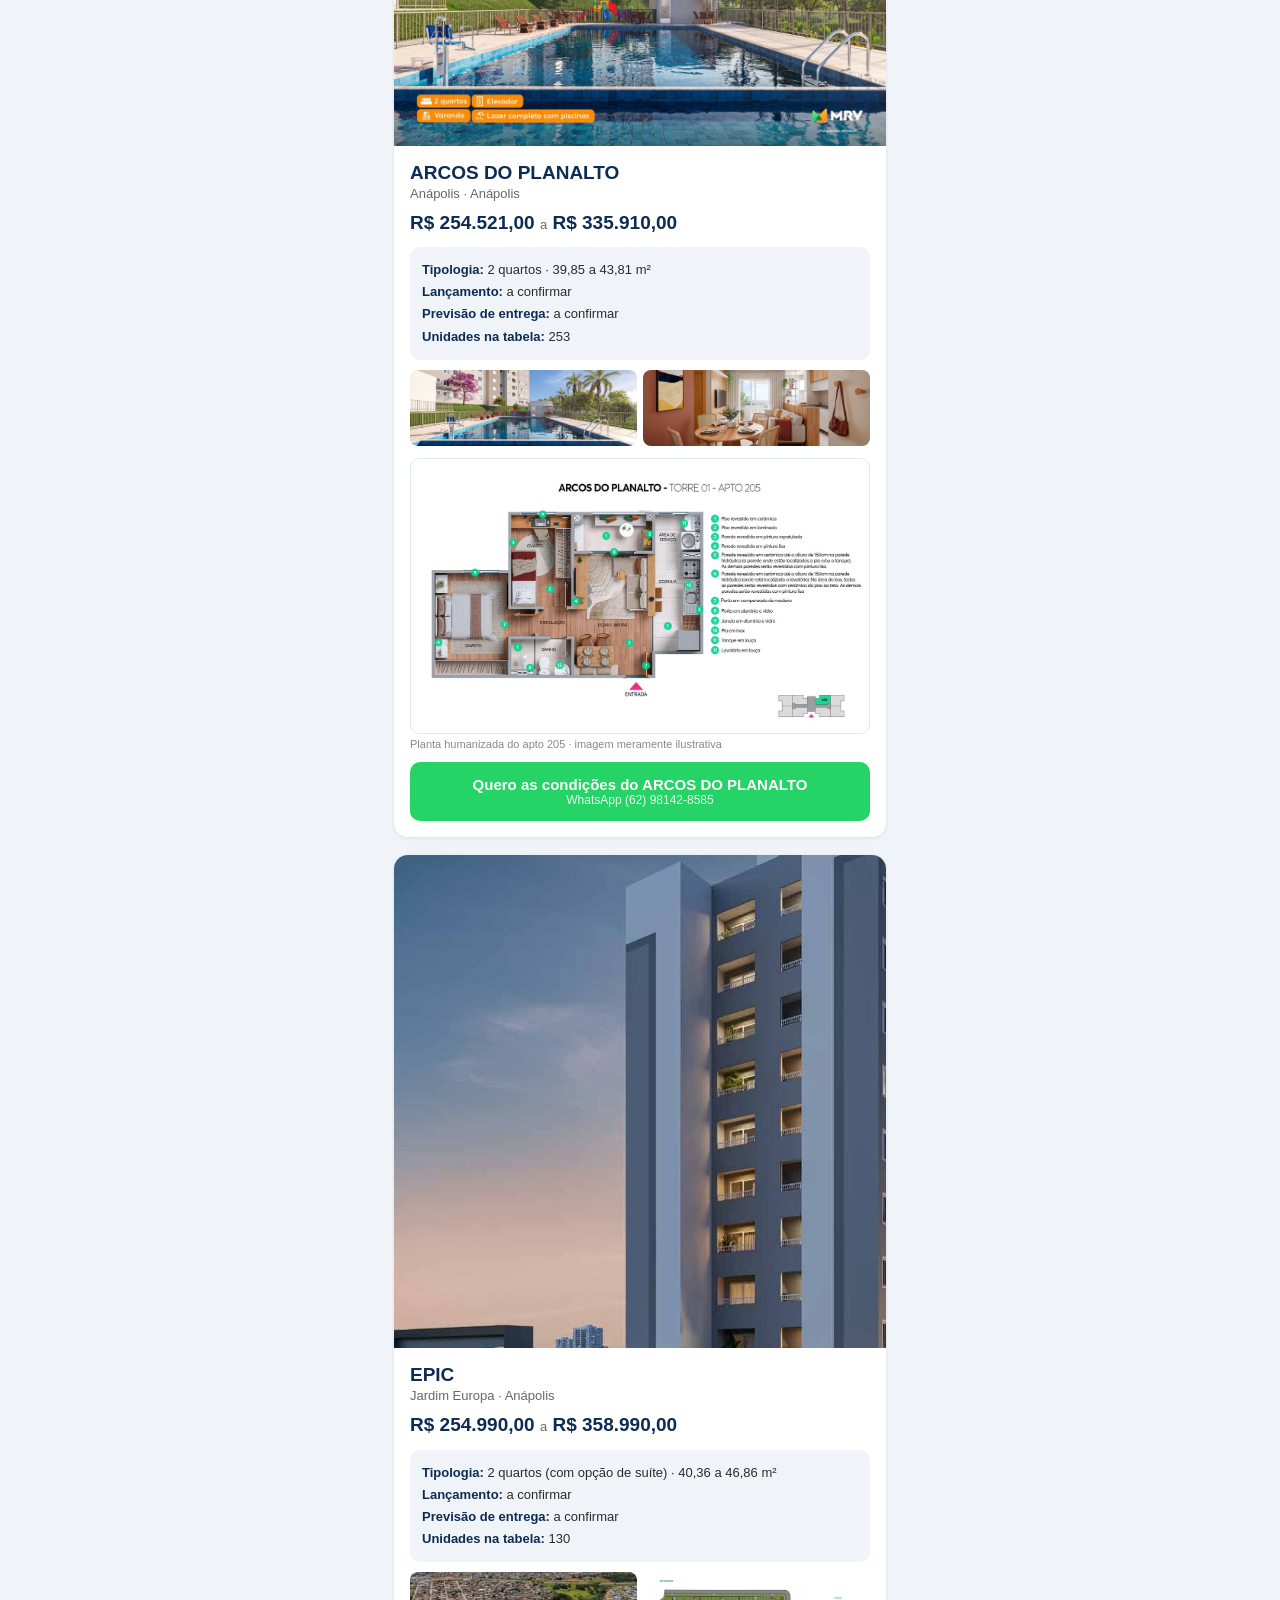
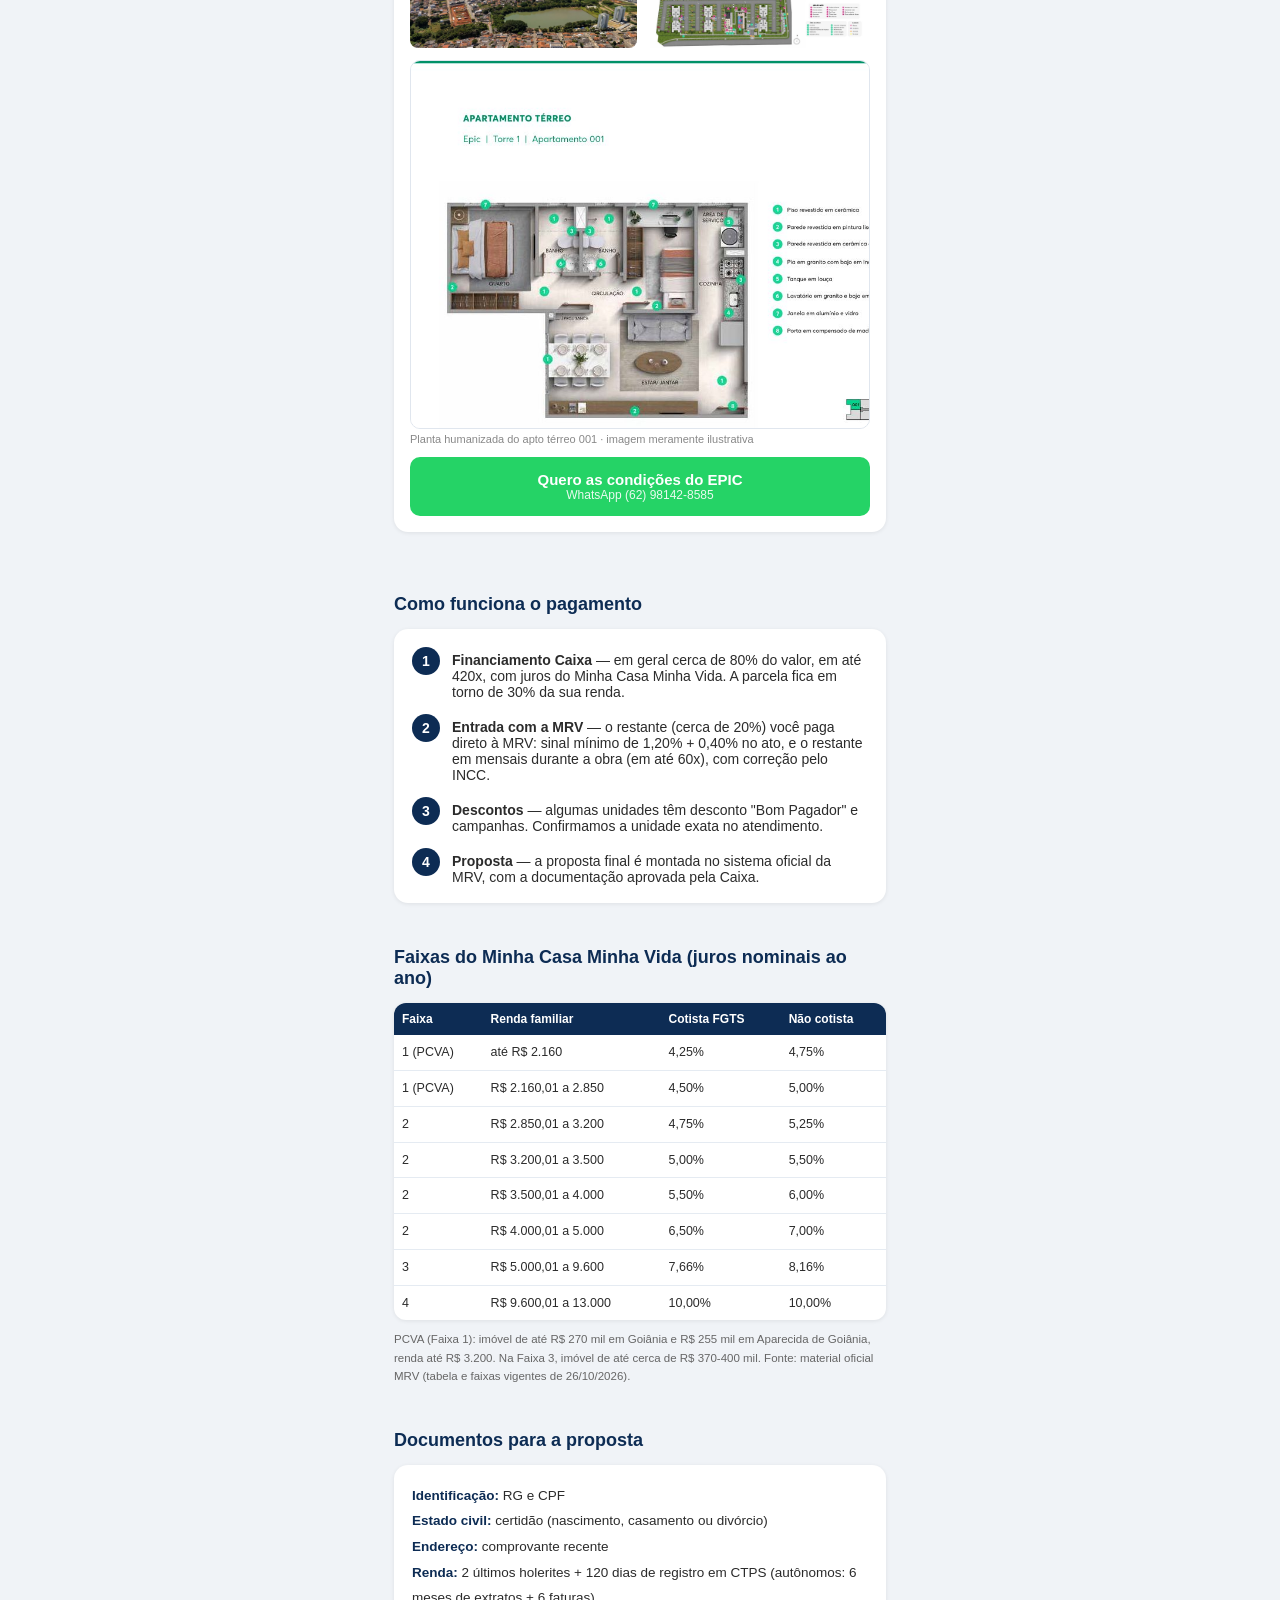
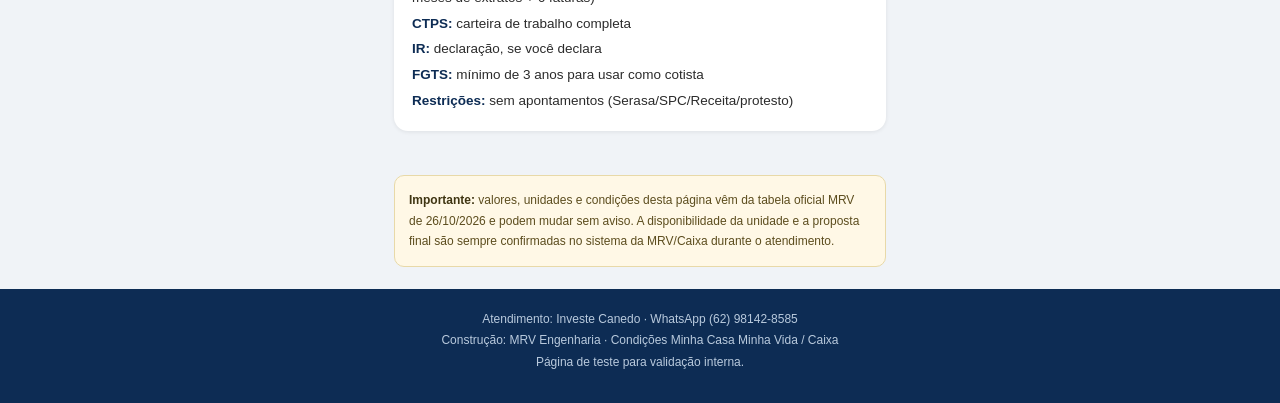
==== commit 241d96bf: "Showroom oficial MRV: decorados plantas e tour Vert sem sol" ====
--- a/index.html
+++ b/index.html
@@ -65,7 +65,7 @@
   <div class="construtora">Construção: MRV · Atendimento: Investe Canedo</div>
 </header>
 
-<section><h2>Sistema MRV em teste</h2><div class="nota"><p>Escolha a unidade e gere a pré-proposta preenchida com os valores da planilha oficial, sem envio automático.</p><p style="margin-top:12px"><a class="cta" href="proposta.html">Preencher pré-proposta por unidade</a></p><p style="margin-top:12px"><a class="cta" href="epic.html">Épic: mapa 2D, perspectiva 3D oficial e estudo do sol</a></p><p style="margin-top:10px;font-size:12px">Piloto visual: Épic. A perspectiva 3D é oficial e estática; uma maquete navegável fiel depende das pranchas técnicas.</p></div></section><section>
+<section><h2>Sistema MRV em teste</h2><p style="margin-bottom:14px"><a class="cta" href="ambientes.html">Entrar nos decorados · plantas 2D e 3D</a></p><div class="nota"><p>Escolha a unidade e gere a pré-proposta preenchida com os valores da planilha oficial, sem envio automático.</p><p style="margin-top:12px"><a class="cta" href="proposta.html">Preencher pré-proposta por unidade</a></p><p style="margin-top:12px"><a class="cta" href="epic.html">Épic: mapa 2D e perspectiva 3D oficial</a></p><p style="margin-top:10px;font-size:12px">Piloto visual: Épic. A perspectiva 3D é oficial e estática; uma maquete navegável fiel depende das pranchas técnicas.</p></div></section><section>
   <h2>Simule pela sua renda</h2>
   <div class="sim">
     <label for="renda">Renda familiar mensal (R$)</label>
